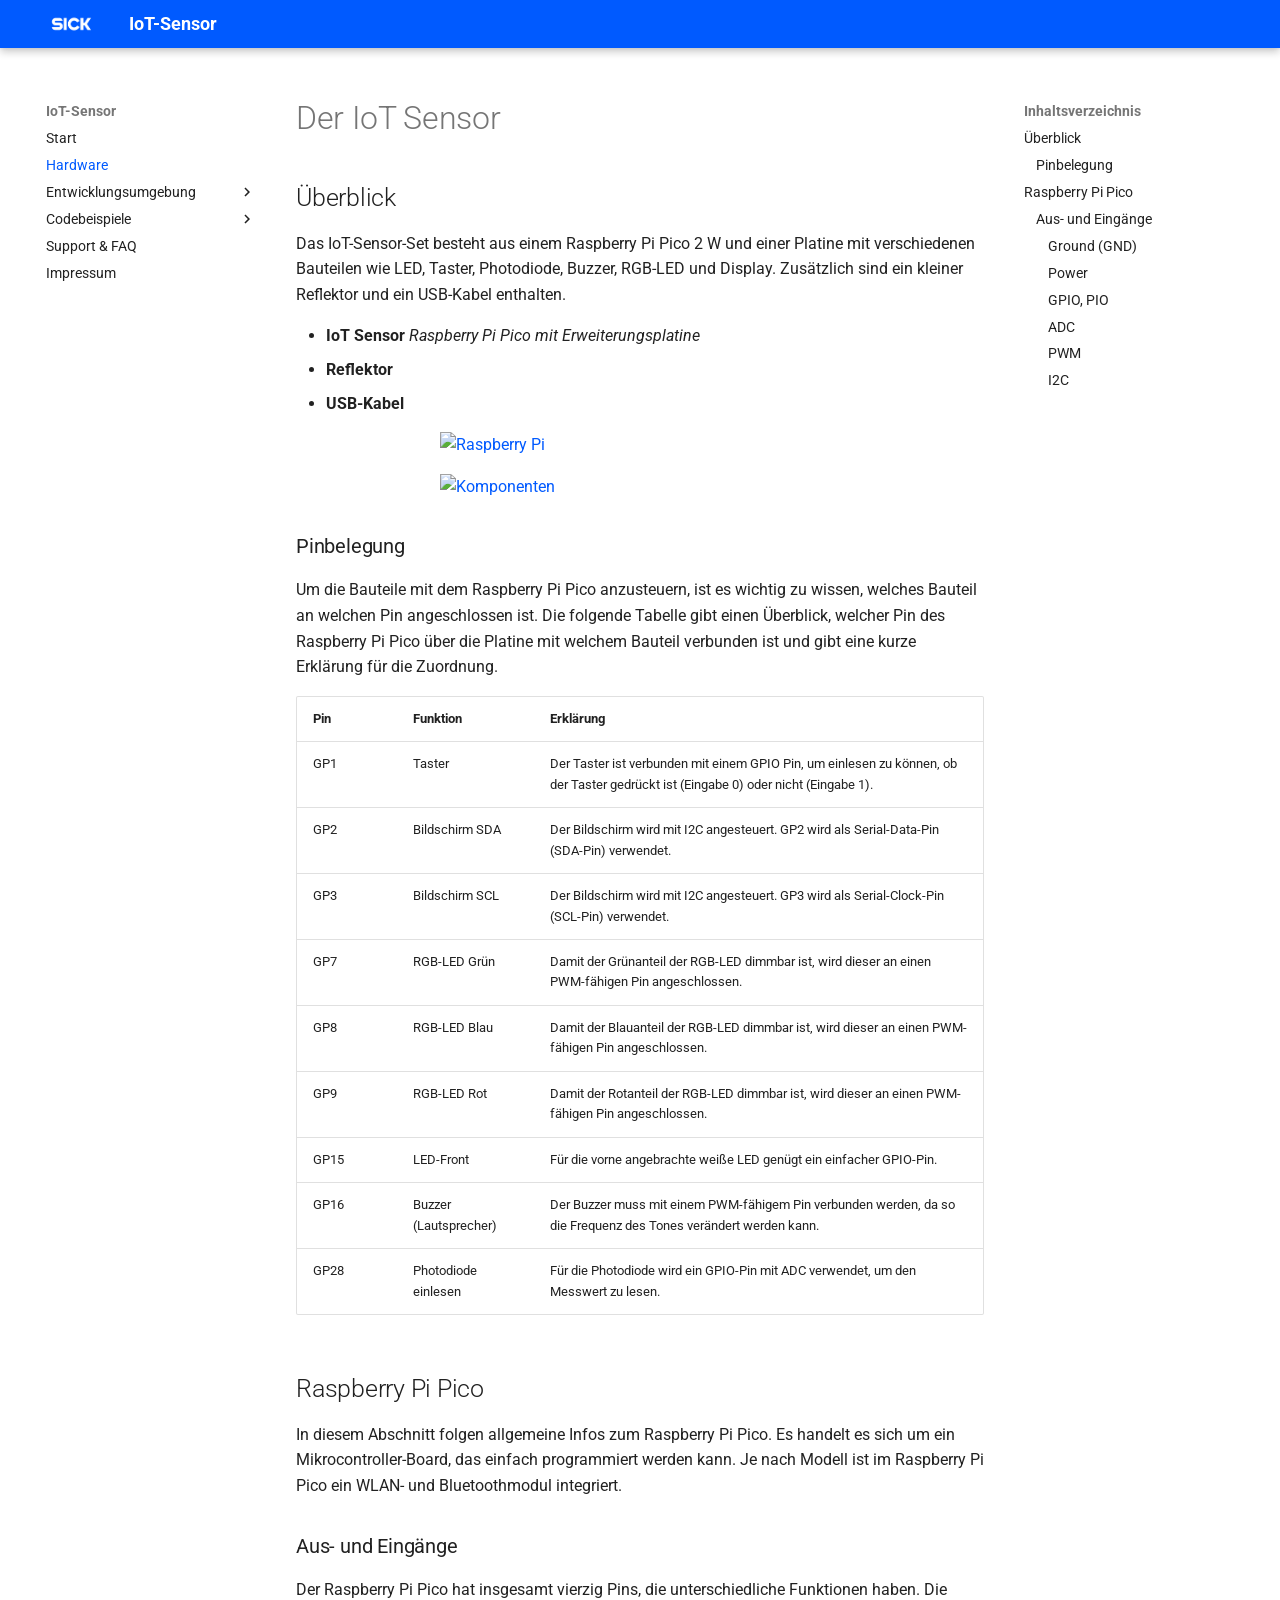
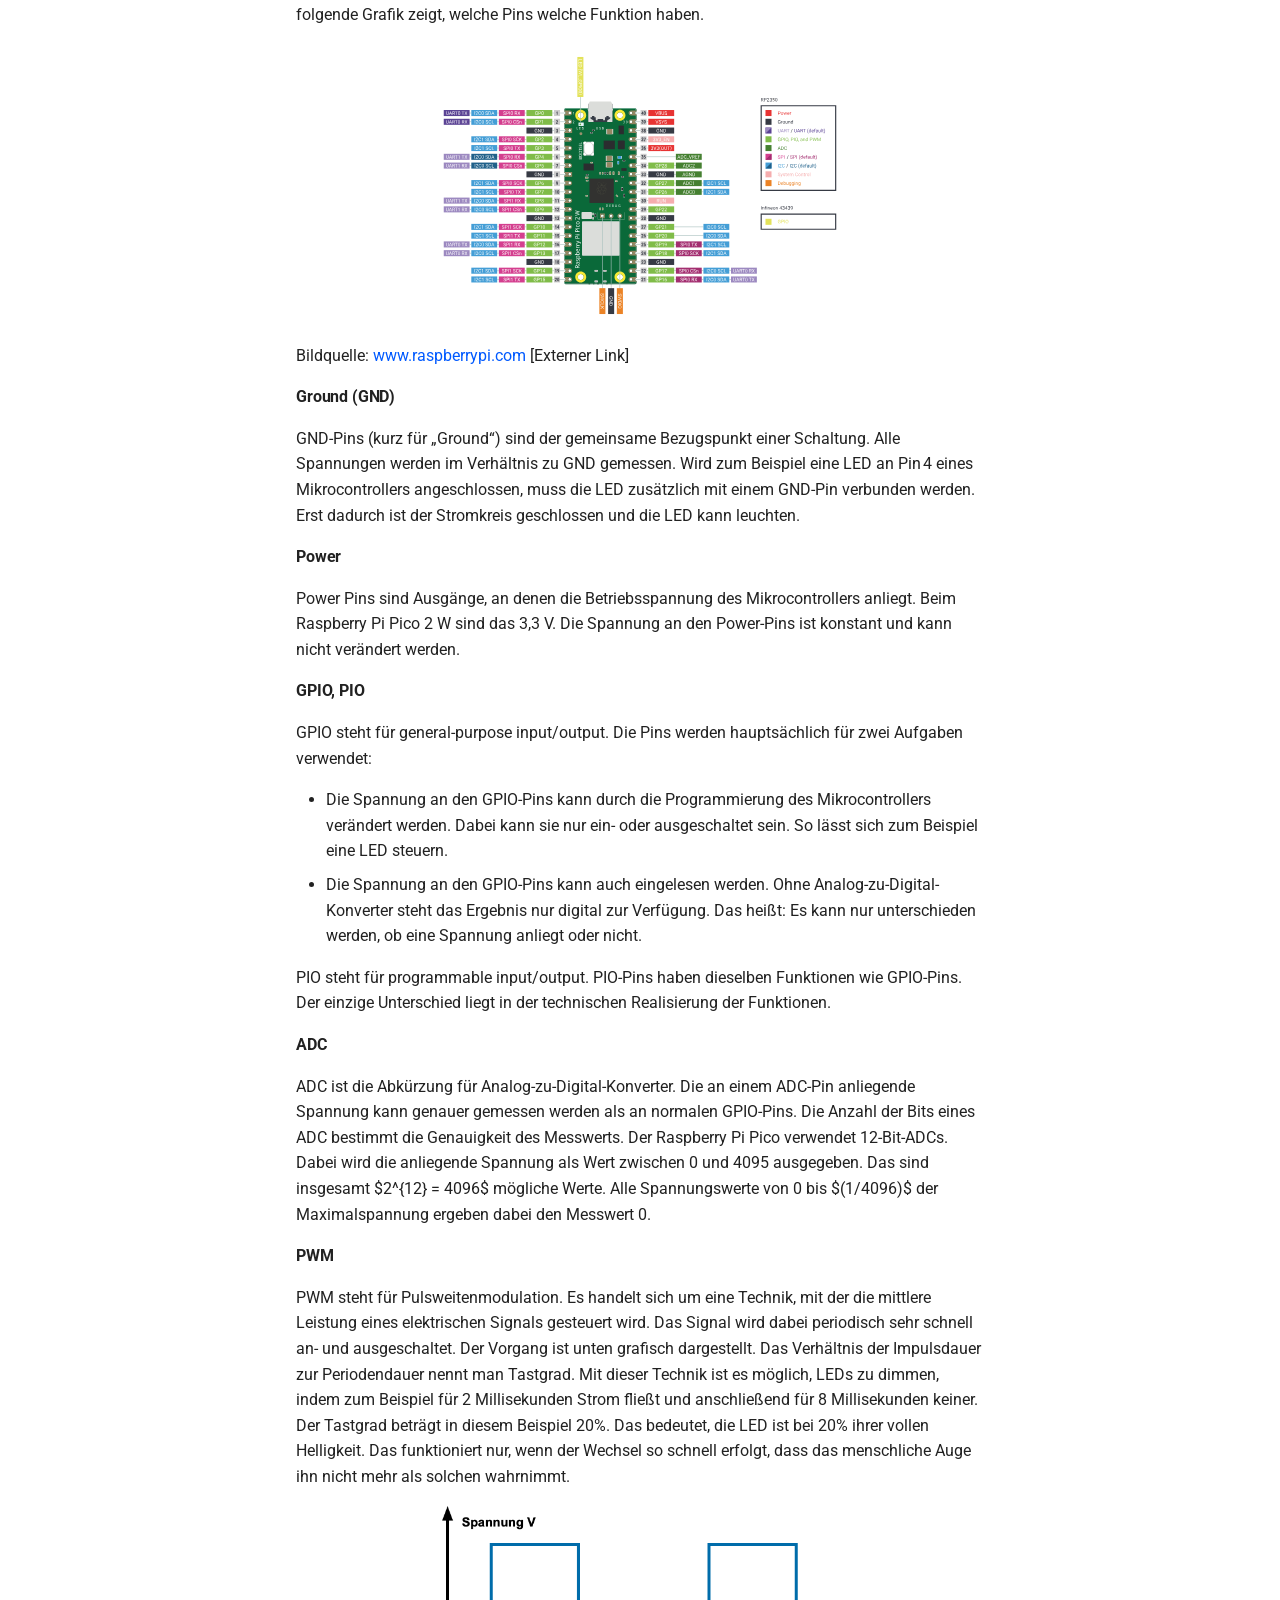
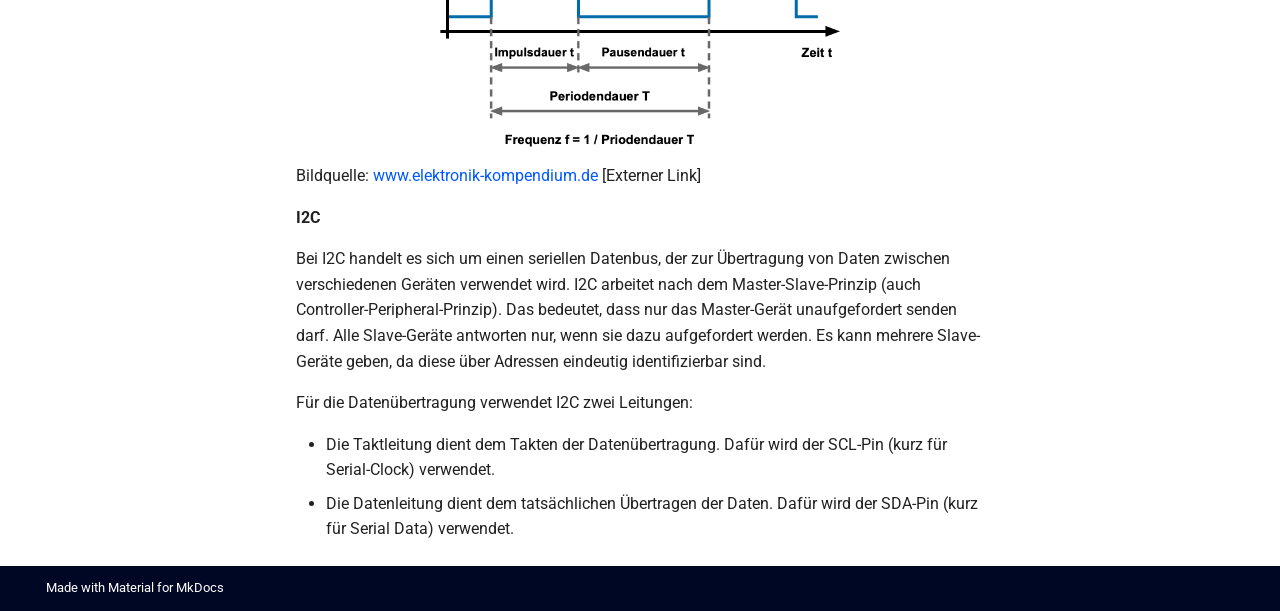
==== hardware/index.html @ b1176bf7 "Deployed 04e5a39 with MkDocs version: 1.6.1" ====
<!DOCTYPE html><html lang="de" class="no-js"><head>
    
      <meta charset="utf-8">
      <meta name="viewport" content="width=device-width,initial-scale=1">
      
      
      
      
        <link rel="prev" href="..">
      
      
        <link rel="next" href="../setup/thonny/">
      
      
      <link rel="icon" href="../images/favicon.ico">
      <meta name="generator" content="mkdocs-1.6.1, mkdocs-material-9.6.23">
    
    
      
        <title>Hardware - IoT-Sensor</title>
      
    
    
      <link rel="stylesheet" href="../assets/stylesheets/main.84d31ad4.min.css">
      
        
        <link rel="stylesheet" href="../assets/stylesheets/palette.06af60db.min.css">
      
      


    
    
      
    
    
      
        
        
        <link rel="preconnect" href="https://fonts.gstatic.com" crossorigin="">
        <link rel="stylesheet" href="https://fonts.googleapis.com/css?family=Roboto:300,300i,400,400i,700,700i%7CRoboto+Mono:400,400i,700,700i&amp;display=fallback">
        <style>:root{--md-text-font:"Roboto";--md-code-font:"Roboto Mono"}</style>
      
    
    
      <link rel="stylesheet" href="../stylesheets/extra.css">
    
    <script>__md_scope=new URL("..",location),__md_hash=e=>[...e].reduce(((e,_)=>(e<<5)-e+_.charCodeAt(0)),0),__md_get=(e,_=localStorage,t=__md_scope)=>JSON.parse(_.getItem(t.pathname+"."+e)),__md_set=(e,_,t=localStorage,a=__md_scope)=>{try{t.setItem(a.pathname+"."+e,JSON.stringify(_))}catch(e){}}</script>
    
      

    
    
    
  <link href="../assets/stylesheets/glightbox.min.css" rel="stylesheet"><script src="../assets/javascripts/glightbox.min.js"></script><style id="glightbox-style">
            html.glightbox-open { overflow: initial; height: 100%; }
            .gslide-title { margin-top: 0px; user-select: text; }
            .gslide-desc { color: #666; user-select: text; }
            .gslide-image img { background: white; }
            .gscrollbar-fixer { padding-right: 15px; }
            .gdesc-inner { font-size: 0.75rem; }
            body[data-md-color-scheme="slate"] .gdesc-inner { background: var(--md-default-bg-color); }
            body[data-md-color-scheme="slate"] .gslide-title { color: var(--md-default-fg-color); }
            body[data-md-color-scheme="slate"] .gslide-desc { color: var(--md-default-fg-color); }
        </style></head>
  
  
    
    
    
    
    
    <body dir="ltr" data-md-color-scheme="default" data-md-color-primary="custom" data-md-color-accent="indigo">
  
    
    <input class="md-toggle" data-md-toggle="drawer" type="checkbox" id="__drawer" autocomplete="off">
    <input class="md-toggle" data-md-toggle="search" type="checkbox" id="__search" autocomplete="off">
    <label class="md-overlay" for="__drawer"></label>
    <div data-md-component="skip">
      
        
        <a href="#der-iot-sensor" class="md-skip">
          Zum Inhalt
        </a>
      
    </div>
    <div data-md-component="announce">
      
    </div>
    
    
      

  

<header class="md-header md-header--shadow" data-md-component="header">
  <nav class="md-header__inner md-grid" aria-label="Kopfzeile">
    <a href=".." title="IoT-Sensor" class="md-header__button md-logo" aria-label="IoT-Sensor" data-md-component="logo">
      
  <img src="../images/sick_logo.png" alt="logo">

    </a>
    <label class="md-header__button md-icon" for="__drawer">
      
      <svg xmlns="http://www.w3.org/2000/svg" viewBox="0 0 24 24"><path d="M3 6h18v2H3zm0 5h18v2H3zm0 5h18v2H3z"></path></svg>
    </label>
    <div class="md-header__title" data-md-component="header-title">
      <div class="md-header__ellipsis">
        <div class="md-header__topic">
          <span class="md-ellipsis">
            IoT-Sensor
          </span>
        </div>
        <div class="md-header__topic" data-md-component="header-topic">
          <span class="md-ellipsis">
            
              Hardware
            
          </span>
        </div>
      </div>
    </div>
    
      
    
    
    
    
    
  </nav>
  
</header>
    
    <div class="md-container" data-md-component="container">
      
      
        
          
        
      
      <main class="md-main" data-md-component="main">
        <div class="md-main__inner md-grid">
          
            
              
              <div class="md-sidebar md-sidebar--primary" data-md-component="sidebar" data-md-type="navigation">
                <div class="md-sidebar__scrollwrap">
                  <div class="md-sidebar__inner">
                    



<nav class="md-nav md-nav--primary" aria-label="Navigation" data-md-level="0">
  <label class="md-nav__title" for="__drawer">
    <a href=".." title="IoT-Sensor" class="md-nav__button md-logo" aria-label="IoT-Sensor" data-md-component="logo">
      
  <img src="../images/sick_logo.png" alt="logo">

    </a>
    IoT-Sensor
  </label>
  
  <ul class="md-nav__list" data-md-scrollfix="">
    
      
      
  
  
  
  
    <li class="md-nav__item">
      <a href=".." class="md-nav__link">
        
  
  
  <span class="md-ellipsis">
    Start
    
  </span>
  

      </a>
    </li>
  

    
      
      
  
  
    
  
  
  
    <li class="md-nav__item md-nav__item--active">
      
      <input class="md-nav__toggle md-toggle" type="checkbox" id="__toc">
      
      
        
      
      
        <label class="md-nav__link md-nav__link--active" for="__toc">
          
  
  
  <span class="md-ellipsis">
    Hardware
    
  </span>
  

          <span class="md-nav__icon md-icon"></span>
        </label>
      
      <a href="./" class="md-nav__link md-nav__link--active">
        
  
  
  <span class="md-ellipsis">
    Hardware
    
  </span>
  

      </a>
      
        

<nav class="md-nav md-nav--secondary" aria-label="Inhaltsverzeichnis">
  
  
  
    
  
  
    <label class="md-nav__title" for="__toc">
      <span class="md-nav__icon md-icon"></span>
      Inhaltsverzeichnis
    </label>
    <ul class="md-nav__list" data-md-component="toc" data-md-scrollfix="">
      
        <li class="md-nav__item">
  <a href="#uberblick" class="md-nav__link">
    <span class="md-ellipsis">
      Überblick
    </span>
  </a>
  
    <nav class="md-nav" aria-label="Überblick">
      <ul class="md-nav__list">
        
          <li class="md-nav__item">
  <a href="#pinbelegung" class="md-nav__link">
    <span class="md-ellipsis">
      Pinbelegung
    </span>
  </a>
  
</li>
        
      </ul>
    </nav>
  
</li>
      
        <li class="md-nav__item">
  <a href="#raspberry-pi-pico" class="md-nav__link">
    <span class="md-ellipsis">
      Raspberry Pi Pico
    </span>
  </a>
  
    <nav class="md-nav" aria-label="Raspberry Pi Pico">
      <ul class="md-nav__list">
        
          <li class="md-nav__item">
  <a href="#aus-und-eingange" class="md-nav__link">
    <span class="md-ellipsis">
      Aus- und Eingänge
    </span>
  </a>
  
    <nav class="md-nav" aria-label="Aus- und Eingänge">
      <ul class="md-nav__list">
        
          <li class="md-nav__item">
  <a href="#ground-gnd" class="md-nav__link">
    <span class="md-ellipsis">
      Ground (GND)
    </span>
  </a>
  
</li>
        
          <li class="md-nav__item">
  <a href="#power" class="md-nav__link">
    <span class="md-ellipsis">
      Power
    </span>
  </a>
  
</li>
        
          <li class="md-nav__item">
  <a href="#gpio-pio" class="md-nav__link">
    <span class="md-ellipsis">
      GPIO, PIO
    </span>
  </a>
  
</li>
        
          <li class="md-nav__item">
  <a href="#adc" class="md-nav__link">
    <span class="md-ellipsis">
      ADC
    </span>
  </a>
  
</li>
        
          <li class="md-nav__item">
  <a href="#pwm" class="md-nav__link">
    <span class="md-ellipsis">
      PWM
    </span>
  </a>
  
</li>
        
          <li class="md-nav__item">
  <a href="#i2c" class="md-nav__link">
    <span class="md-ellipsis">
      I2C
    </span>
  </a>
  
</li>
        
      </ul>
    </nav>
  
</li>
        
      </ul>
    </nav>
  
</li>
      
    </ul>
  
</nav>
      
    </li>
  

    
      
      
  
  
  
  
    
    
    
    
    
    <li class="md-nav__item md-nav__item--nested">
      
        
        
        <input class="md-nav__toggle md-toggle " type="checkbox" id="__nav_3">
        
          
          <label class="md-nav__link" for="__nav_3" id="__nav_3_label" tabindex="0">
            
  
  
  <span class="md-ellipsis">
    Entwicklungsumgebung
    
  </span>
  

            <span class="md-nav__icon md-icon"></span>
          </label>
        
        <nav class="md-nav" data-md-level="1" aria-labelledby="__nav_3_label" aria-expanded="false">
          <label class="md-nav__title" for="__nav_3">
            <span class="md-nav__icon md-icon"></span>
            Entwicklungsumgebung
          </label>
          <ul class="md-nav__list" data-md-scrollfix="">
            
              
                
  
  
  
  
    <li class="md-nav__item">
      <a href="../setup/thonny/" class="md-nav__link">
        
  
  
  <span class="md-ellipsis">
    IDE Thonny
    
  </span>
  

      </a>
    </li>
  

              
            
          </ul>
        </nav>
      
    </li>
  

    
      
      
  
  
  
  
    
    
    
    
    
    <li class="md-nav__item md-nav__item--nested">
      
        
        
        <input class="md-nav__toggle md-toggle " type="checkbox" id="__nav_4">
        
          
          <label class="md-nav__link" for="__nav_4" id="__nav_4_label" tabindex="0">
            
  
  
  <span class="md-ellipsis">
    Codebeispiele
    
  </span>
  

            <span class="md-nav__icon md-icon"></span>
          </label>
        
        <nav class="md-nav" data-md-level="1" aria-labelledby="__nav_4_label" aria-expanded="false">
          <label class="md-nav__title" for="__nav_4">
            <span class="md-nav__icon md-icon"></span>
            Codebeispiele
          </label>
          <ul class="md-nav__list" data-md-scrollfix="">
            
              
                
  
  
  
  
    <li class="md-nav__item">
      <a href="../code-samples/grundlagen/" class="md-nav__link">
        
  
  
  <span class="md-ellipsis">
    Grundlagen
    
  </span>
  

      </a>
    </li>
  

              
            
              
                
  
  
  
  
    <li class="md-nav__item">
      <a href="../code-samples/lichtsensor-display/" class="md-nav__link">
        
  
  
  <span class="md-ellipsis">
    Helligkeitssensor mit Display
    
  </span>
  

      </a>
    </li>
  

              
            
              
                
  
  
  
  
    <li class="md-nav__item">
      <a href="../code-samples/lichtschranke/" class="md-nav__link">
        
  
  
  <span class="md-ellipsis">
    Lichtschranke
    
  </span>
  

      </a>
    </li>
  

              
            
              
                
  
  
  
  
    <li class="md-nav__item">
      <a href="../code-samples/reaktionsspiel/" class="md-nav__link">
        
  
  
  <span class="md-ellipsis">
    Reaktionsspiel
    
  </span>
  

      </a>
    </li>
  

              
            
          </ul>
        </nav>
      
    </li>
  

    
      
      
  
  
  
  
    <li class="md-nav__item">
      <a href="../support/" class="md-nav__link">
        
  
  
  <span class="md-ellipsis">
    Support &amp; FAQ
    
  </span>
  

      </a>
    </li>
  

    
      
      
  
  
  
  
    <li class="md-nav__item">
      <a href="https://www.sick.com/de/de/s/imprint" class="md-nav__link">
        
  
  
  <span class="md-ellipsis">
    Impressum
    
  </span>
  

      </a>
    </li>
  

    
  </ul>
</nav>
                  </div>
                </div>
              </div>
            
            
              
              <div class="md-sidebar md-sidebar--secondary" data-md-component="sidebar" data-md-type="toc">
                <div class="md-sidebar__scrollwrap">
                  <div class="md-sidebar__inner">
                    

<nav class="md-nav md-nav--secondary" aria-label="Inhaltsverzeichnis">
  
  
  
    
  
  
    <label class="md-nav__title" for="__toc">
      <span class="md-nav__icon md-icon"></span>
      Inhaltsverzeichnis
    </label>
    <ul class="md-nav__list" data-md-component="toc" data-md-scrollfix="">
      
        <li class="md-nav__item">
  <a href="#uberblick" class="md-nav__link">
    <span class="md-ellipsis">
      Überblick
    </span>
  </a>
  
    <nav class="md-nav" aria-label="Überblick">
      <ul class="md-nav__list">
        
          <li class="md-nav__item">
  <a href="#pinbelegung" class="md-nav__link">
    <span class="md-ellipsis">
      Pinbelegung
    </span>
  </a>
  
</li>
        
      </ul>
    </nav>
  
</li>
      
        <li class="md-nav__item">
  <a href="#raspberry-pi-pico" class="md-nav__link">
    <span class="md-ellipsis">
      Raspberry Pi Pico
    </span>
  </a>
  
    <nav class="md-nav" aria-label="Raspberry Pi Pico">
      <ul class="md-nav__list">
        
          <li class="md-nav__item">
  <a href="#aus-und-eingange" class="md-nav__link">
    <span class="md-ellipsis">
      Aus- und Eingänge
    </span>
  </a>
  
    <nav class="md-nav" aria-label="Aus- und Eingänge">
      <ul class="md-nav__list">
        
          <li class="md-nav__item">
  <a href="#ground-gnd" class="md-nav__link">
    <span class="md-ellipsis">
      Ground (GND)
    </span>
  </a>
  
</li>
        
          <li class="md-nav__item">
  <a href="#power" class="md-nav__link">
    <span class="md-ellipsis">
      Power
    </span>
  </a>
  
</li>
        
          <li class="md-nav__item">
  <a href="#gpio-pio" class="md-nav__link">
    <span class="md-ellipsis">
      GPIO, PIO
    </span>
  </a>
  
</li>
        
          <li class="md-nav__item">
  <a href="#adc" class="md-nav__link">
    <span class="md-ellipsis">
      ADC
    </span>
  </a>
  
</li>
        
          <li class="md-nav__item">
  <a href="#pwm" class="md-nav__link">
    <span class="md-ellipsis">
      PWM
    </span>
  </a>
  
</li>
        
          <li class="md-nav__item">
  <a href="#i2c" class="md-nav__link">
    <span class="md-ellipsis">
      I2C
    </span>
  </a>
  
</li>
        
      </ul>
    </nav>
  
</li>
        
      </ul>
    </nav>
  
</li>
      
    </ul>
  
</nav>
                  </div>
                </div>
              </div>
            
          
          
            <div class="md-content" data-md-component="content">
              <article class="md-content__inner md-typeset">
                
                  



<h1 id="der-iot-sensor">Der IoT Sensor</h1>
<h2 id="uberblick">Überblick</h2>
<p>Das IoT-Sensor-Set besteht aus einem Raspberry Pi Pico 2 W und einer Platine mit verschiedenen Bauteilen wie LED, Taster, Photodiode, Buzzer, RGB-LED und Display. Zusätzlich sind ein kleiner Reflektor und ein USB-Kabel enthalten.</p>
<ul>
<li><strong>IoT Sensor</strong> <em>Raspberry Pi Pico mit Erweiterungsplatine</em></li>
<li><strong>Reflektor</strong></li>
<li><strong>USB-Kabel</strong></li>
</ul>
<p><a class="glightbox" data-type="image" data-width="auto" data-height="auto" href="/images/iot-sensor-with-pi-pico-top-bottom.jpg" data-desc-position="bottom"><img alt="Raspberry Pi" class="img-center" src="/images/iot-sensor-with-pi-pico-top-bottom.jpg" width="400"></a></p>
<p><a class="glightbox" data-type="image" data-width="auto" data-height="auto" href="/images/iot-sensor-top.jpg" data-desc-position="bottom"><img alt="Komponenten" class="img-center" src="/images/iot-sensor-top.jpg" width="400"></a></p>
<h3 id="pinbelegung">Pinbelegung</h3>
<p>Um die Bauteile mit dem Raspberry Pi Pico anzusteuern, ist es wichtig zu wissen,
welches Bauteil an welchen Pin angeschlossen ist.
Die folgende Tabelle gibt einen Überblick, welcher Pin des Raspberry Pi Pico über die Platine mit welchem Bauteil verbunden ist und gibt eine kurze Erklärung für die Zuordnung.</p>
<table>
<thead>
<tr>
<th>Pin</th>
<th style="text-align: left;">Funktion</th>
<th>Erklärung</th>
</tr>
</thead>
<tbody>
<tr>
<td>GP1</td>
<td style="text-align: left;">Taster</td>
<td>Der Taster ist verbunden mit einem GPIO Pin, um einlesen zu können, ob der Taster gedrückt ist (Eingabe 0) oder nicht (Eingabe 1).</td>
</tr>
<tr>
<td>GP2</td>
<td style="text-align: left;">Bildschirm SDA</td>
<td>Der Bildschirm wird mit I2C angesteuert. GP2 wird als Serial-Data-Pin (SDA-Pin) verwendet.</td>
</tr>
<tr>
<td>GP3</td>
<td style="text-align: left;">Bildschirm SCL</td>
<td>Der Bildschirm wird mit I2C angesteuert. GP3 wird als Serial-Clock-Pin (SCL-Pin) verwendet.</td>
</tr>
<tr>
<td>GP7</td>
<td style="text-align: left;">RGB-LED Grün</td>
<td>Damit der Grünanteil der RGB-LED dimmbar ist, wird dieser an einen PWM-fähigen Pin angeschlossen.</td>
</tr>
<tr>
<td>GP8</td>
<td style="text-align: left;">RGB-LED Blau</td>
<td>Damit der Blauanteil der RGB-LED dimmbar ist, wird dieser an einen PWM-fähigen Pin angeschlossen.</td>
</tr>
<tr>
<td>GP9</td>
<td style="text-align: left;">RGB-LED Rot</td>
<td>Damit der Rotanteil der RGB-LED dimmbar ist, wird dieser an einen PWM-fähigen Pin angeschlossen.</td>
</tr>
<tr>
<td>GP15</td>
<td style="text-align: left;">LED-Front</td>
<td>Für die vorne angebrachte weiße LED genügt ein einfacher GPIO-Pin.</td>
</tr>
<tr>
<td>GP16</td>
<td style="text-align: left;">Buzzer (Lautsprecher)</td>
<td>Der Buzzer muss mit einem PWM-fähigem Pin verbunden werden, da so die Frequenz des Tones verändert werden kann.</td>
</tr>
<tr>
<td>GP28</td>
<td style="text-align: left;">Photodiode einlesen</td>
<td>Für die Photodiode wird ein GPIO-Pin mit ADC verwendet, um den Messwert zu lesen.</td>
</tr>
</tbody>
</table>
<h2 id="raspberry-pi-pico">Raspberry Pi Pico</h2>
<p>In diesem Abschnitt folgen allgemeine Infos zum Raspberry Pi Pico.
Es handelt es sich um ein Mikrocontroller-Board, das einfach programmiert werden kann.
Je nach Modell ist im Raspberry Pi Pico ein WLAN- und Bluetoothmodul integriert.</p>
<h3 id="aus-und-eingange">Aus- und Eingänge</h3>
<p>Der Raspberry Pi Pico hat insgesamt vierzig Pins, die unterschiedliche Funktionen haben.
Die folgende Grafik zeigt, welche Pins welche Funktion haben.</p>
<p><a class="glightbox" data-type="image" data-width="auto" data-height="auto" href="/images/pico2w-pinout.svg" data-desc-position="bottom"><img alt="Pinout des Raspberry Pi Pico 2 W" class="img-center" src="/images/pico2w-pinout.svg" width="400"></a></p>
<p>Bildquelle: <a href="https://www.raspberrypi.com/documentation/microcontrollers/images/pico2w-pinout.svg">www.raspberrypi.com</a> [Externer Link]</p>
<h4 id="ground-gnd">Ground (GND)</h4>
<p>GND‑Pins (kurz für „Ground“) sind der gemeinsame Bezugspunkt einer Schaltung.
Alle Spannungen werden im Verhältnis zu GND gemessen.
Wird zum Beispiel eine LED an Pin 4 eines Mikrocontrollers angeschlossen, muss die LED zusätzlich mit einem GND‑Pin verbunden werden.
Erst dadurch ist der Stromkreis geschlossen und die LED kann leuchten.</p>
<h4 id="power">Power</h4>
<p>Power Pins sind Ausgänge, an denen die Betriebsspannung des Mikrocontrollers anliegt.
Beim Raspberry Pi Pico 2 W sind das 3,3 V.
Die Spannung an den Power-Pins ist konstant und kann nicht verändert werden.</p>
<h4 id="gpio-pio">GPIO, PIO</h4>
<p>GPIO steht für general-purpose input/output. Die Pins werden hauptsächlich für zwei Aufgaben verwendet:</p>
<ul>
<li>Die Spannung an den GPIO-Pins kann durch die Programmierung des Mikrocontrollers verändert werden.
    Dabei kann sie nur ein- oder ausgeschaltet sein.
    So lässt sich zum Beispiel eine LED steuern.</li>
<li>Die Spannung an den GPIO-Pins kann auch eingelesen werden.
    Ohne Analog-zu-Digital-Konverter steht das Ergebnis nur digital zur Verfügung. Das heißt: Es kann nur unterschieden werden, ob eine Spannung anliegt oder nicht.</li>
</ul>
<p>PIO steht für programmable input/output. PIO-Pins haben dieselben Funktionen wie GPIO-Pins.
Der einzige Unterschied liegt in der technischen Realisierung der Funktionen.</p>
<h4 id="adc">ADC</h4>
<p>ADC ist die Abkürzung für Analog-zu-Digital-Konverter. Die an einem ADC-Pin anliegende Spannung kann genauer gemessen werden als an normalen GPIO-Pins.
Die Anzahl der Bits eines ADC bestimmt die Genauigkeit des Messwerts.
Der Raspberry Pi Pico verwendet 12-Bit-ADCs.
Dabei wird die anliegende Spannung als Wert zwischen 0 und 4095 ausgegeben. Das sind insgesamt $2^{12} = 4096$ mögliche Werte.
Alle Spannungswerte von 0 bis $(1/4096)$ der Maximalspannung ergeben dabei den Messwert 0.</p>
<h4 id="pwm">PWM</h4>
<p>PWM steht für Pulsweitenmodulation.
Es handelt sich um eine Technik, mit der die mittlere Leistung eines elektrischen Signals gesteuert wird.
Das Signal wird dabei periodisch sehr schnell an- und ausgeschaltet. Der Vorgang ist unten grafisch dargestellt.
Das Verhältnis der Impulsdauer zur Periodendauer nennt man Tastgrad.
Mit dieser Technik ist es möglich, LEDs zu dimmen, indem zum Beispiel für 2 Millisekunden Strom fließt und anschließend für 8 Millisekunden keiner.
Der Tastgrad beträgt in diesem Beispiel 20%. Das bedeutet, die LED ist bei 20% ihrer vollen Helligkeit.
Das funktioniert nur, wenn der Wechsel so schnell erfolgt, dass das menschliche Auge ihn nicht mehr als solchen wahrnimmt.</p>
<p><a class="glightbox" data-type="image" data-width="auto" data-height="auto" href="/images/pwm.png" data-desc-position="bottom"><img alt="PWM-Ausgangssignal über Zeit" class="img-center" src="/images/pwm.png" width="400"></a></p>
<p>Bildquelle: <a href="https://www.elektronik-kompendium.de/sites/kom/diagramm/04011113.png">www.elektronik-kompendium.de</a> [Externer Link]</p>
<h4 id="i2c">I2C</h4>
<p>Bei I2C handelt es sich um einen seriellen Datenbus, der zur Übertragung von Daten zwischen verschiedenen Geräten verwendet wird.
I2C arbeitet nach dem Master-Slave-Prinzip (auch Controller-Peripheral-Prinzip). Das bedeutet, dass nur das Master-Gerät unaufgefordert senden darf.
Alle Slave-Geräte antworten nur, wenn sie dazu aufgefordert werden. Es kann mehrere Slave-Geräte geben, da diese über Adressen eindeutig identifizierbar sind.</p>
<p>Für die Datenübertragung verwendet I2C zwei Leitungen: </p>
<ul>
<li>Die Taktleitung dient dem Takten der Datenübertragung. Dafür wird der SCL-Pin (kurz für Serial-Clock) verwendet.</li>
<li>Die Datenleitung dient dem tatsächlichen Übertragen der Daten. Dafür wird der SDA-Pin (kurz für Serial Data) verwendet.</li>
</ul>












                
              </article>
            </div>
          
          
<script>var target=document.getElementById(location.hash.slice(1));target&&target.name&&(target.checked=target.name.startsWith("__tabbed_"))</script>
        </div>
        
      </main>
      
        <footer class="md-footer">
  
  <div class="md-footer-meta md-typeset">
    <div class="md-footer-meta__inner md-grid">
      <div class="md-copyright">
  
  
    Made with
    <a href="https://squidfunk.github.io/mkdocs-material/" target="_blank" rel="noopener">
      Material for MkDocs
    </a>
  
</div>
      
    </div>
  </div>
</footer>
      
    </div>
    <div class="md-dialog" data-md-component="dialog">
      <div class="md-dialog__inner md-typeset"></div>
    </div>
    
    
    
      
      <script id="__config" type="application/json">{"base": "..", "features": ["content.code.copy"], "search": "../assets/javascripts/workers/search.973d3a69.min.js", "tags": null, "translations": {"clipboard.copied": "In Zwischenablage kopiert", "clipboard.copy": "In Zwischenablage kopieren", "search.result.more.one": "1 weiteres Suchergebnis auf dieser Seite", "search.result.more.other": "# weitere Suchergebnisse auf dieser Seite", "search.result.none": "Keine Suchergebnisse", "search.result.one": "1 Suchergebnis", "search.result.other": "# Suchergebnisse", "search.result.placeholder": "Suchbegriff eingeben", "search.result.term.missing": "Es fehlt", "select.version": "Version ausw\u00e4hlen"}, "version": null}</script>
    
    
      <script src="../assets/javascripts/bundle.f55a23d4.min.js"></script>
      
    
  
<script id="init-glightbox">const lightbox = GLightbox({"touchNavigation": true, "loop": false, "zoomable": true, "draggable": true, "openEffect": "zoom", "closeEffect": "zoom", "slideEffect": "slide"});
document$.subscribe(()=>{ lightbox.reload(); });
</script></body></html>
---- assets/stylesheets/main.84d31ad4.min.css ----
@charset "UTF-8";html{-webkit-text-size-adjust:none;-moz-text-size-adjust:none;text-size-adjust:none;box-sizing:border-box}*,:after,:before{box-sizing:inherit}@media (prefers-reduced-motion){*,:after,:before{transition:none!important}}body{margin:0}a,button,input,label{-webkit-tap-highlight-color:transparent}a{color:inherit;text-decoration:none}hr{border:0;box-sizing:initial;display:block;height:.05rem;overflow:visible;padding:0}small{font-size:80%}sub,sup{line-height:1em}img{border-style:none}table{border-collapse:initial;border-spacing:0}td,th{font-weight:400;vertical-align:top}button{background:#0000;border:0;font-family:inherit;font-size:inherit;margin:0;padding:0}input{border:0;outline:none}:root{--md-primary-fg-color:#4051b5;--md-primary-fg-color--light:#5d6cc0;--md-primary-fg-color--dark:#303fa1;--md-primary-bg-color:#fff;--md-primary-bg-color--light:#ffffffb3;--md-accent-fg-color:#526cfe;--md-accent-fg-color--transparent:#526cfe1a;--md-accent-bg-color:#fff;--md-accent-bg-color--light:#ffffffb3}[data-md-color-scheme=default]{color-scheme:light}[data-md-color-scheme=default] img[src$="#gh-dark-mode-only"],[data-md-color-scheme=default] img[src$="#only-dark"]{display:none}:root,[data-md-color-scheme=default]{--md-hue:225deg;--md-default-fg-color:#000000de;--md-default-fg-color--light:#0000008a;--md-default-fg-color--lighter:#00000052;--md-default-fg-color--lightest:#00000012;--md-default-bg-color:#fff;--md-default-bg-color--light:#ffffffb3;--md-default-bg-color--lighter:#ffffff4d;--md-default-bg-color--lightest:#ffffff1f;--md-code-fg-color:#36464e;--md-code-bg-color:#f5f5f5;--md-code-hl-color:#4287ff;--md-code-hl-color--light:#4287ff1a;--md-code-hl-number-color:#d52a2a;--md-code-hl-special-color:#db1457;--md-code-hl-function-color:#a846b9;--md-code-hl-constant-color:#6e59d9;--md-code-hl-keyword-color:#3f6ec6;--md-code-hl-string-color:#1c7d4d;--md-code-hl-name-color:var(--md-code-fg-color);--md-code-hl-operator-color:var(--md-default-fg-color--light);--md-code-hl-punctuation-color:var(--md-default-fg-color--light);--md-code-hl-comment-color:var(--md-default-fg-color--light);--md-code-hl-generic-color:var(--md-default-fg-color--light);--md-code-hl-variable-color:var(--md-default-fg-color--light);--md-typeset-color:var(--md-default-fg-color);--md-typeset-a-color:var(--md-primary-fg-color);--md-typeset-del-color:#f5503d26;--md-typeset-ins-color:#0bd57026;--md-typeset-kbd-color:#fafafa;--md-typeset-kbd-accent-color:#fff;--md-typeset-kbd-border-color:#b8b8b8;--md-typeset-mark-color:#ffff0080;--md-typeset-table-color:#0000001f;--md-typeset-table-color--light:rgba(0,0,0,.035);--md-admonition-fg-color:var(--md-default-fg-color);--md-admonition-bg-color:var(--md-default-bg-color);--md-warning-fg-color:#000000de;--md-warning-bg-color:#ff9;--md-footer-fg-color:#fff;--md-footer-fg-color--light:#ffffffb3;--md-footer-fg-color--lighter:#ffffff73;--md-footer-bg-color:#000000de;--md-footer-bg-color--dark:#00000052;--md-shadow-z1:0 0.2rem 0.5rem #0000000d,0 0 0.05rem #0000001a;--md-shadow-z2:0 0.2rem 0.5rem #0000001a,0 0 0.05rem #00000040;--md-shadow-z3:0 0.2rem 0.5rem #0003,0 0 0.05rem #00000059}.md-icon svg{fill:currentcolor;display:block;height:1.2rem;width:1.2rem}body{-webkit-font-smoothing:antialiased;-moz-osx-font-smoothing:grayscale;--md-text-font-family:var(--md-text-font,_),-apple-system,BlinkMacSystemFont,Helvetica,Arial,sans-serif;--md-code-font-family:var(--md-code-font,_),SFMono-Regular,Consolas,Menlo,monospace}aside,body,input{font-feature-settings:"kern","liga";color:var(--md-typeset-color);font-family:var(--md-text-font-family)}code,kbd,pre{font-feature-settings:"kern";font-family:var(--md-code-font-family)}:root{--md-typeset-table-sort-icon:url('data:image/svg+xml;charset=utf-8,<svg xmlns="http://www.w3.org/2000/svg" viewBox="0 0 24 24"><path d="m18 21-4-4h3V7h-3l4-4 4 4h-3v10h3M2 19v-2h10v2M2 13v-2h7v2M2 7V5h4v2z"/></svg>');--md-typeset-table-sort-icon--asc:url('data:image/svg+xml;charset=utf-8,<svg xmlns="http://www.w3.org/2000/svg" viewBox="0 0 24 24"><path d="M19 17h3l-4 4-4-4h3V3h2M2 17h10v2H2M6 5v2H2V5m0 6h7v2H2z"/></svg>');--md-typeset-table-sort-icon--desc:url('data:image/svg+xml;charset=utf-8,<svg xmlns="http://www.w3.org/2000/svg" viewBox="0 0 24 24"><path d="M19 7h3l-4-4-4 4h3v14h2M2 17h10v2H2M6 5v2H2V5m0 6h7v2H2z"/></svg>')}.md-typeset{-webkit-print-color-adjust:exact;color-adjust:exact;font-size:.8rem;line-height:1.6;overflow-wrap:break-word}@media print{.md-typeset{font-size:.68rem}}.md-typeset blockquote,.md-typeset dl,.md-typeset figure,.md-typeset ol,.md-typeset pre,.md-typeset ul{margin-bottom:1em;margin-top:1em}.md-typeset h1{color:var(--md-default-fg-color--light);font-size:2em;line-height:1.3;margin:0 0 1.25em}.md-typeset h1,.md-typeset h2{font-weight:300;letter-spacing:-.01em}.md-typeset h2{font-size:1.5625em;line-height:1.4;margin:1.6em 0 .64em}.md-typeset h3{font-size:1.25em;font-weight:400;letter-spacing:-.01em;line-height:1.5;margin:1.6em 0 .8em}.md-typeset h2+h3{margin-top:.8em}.md-typeset h4{font-weight:700;letter-spacing:-.01em;margin:1em 0}.md-typeset h5,.md-typeset h6{color:var(--md-default-fg-color--light);font-size:.8em;font-weight:700;letter-spacing:-.01em;margin:1.25em 0}.md-typeset h5{text-transform:uppercase}.md-typeset h5 code{text-transform:none}.md-typeset hr{border-bottom:.05rem solid var(--md-default-fg-color--lightest);display:flow-root;margin:1.5em 0}.md-typeset a{color:var(--md-typeset-a-color);word-break:break-word}.md-typeset a,.md-typeset a:before{transition:color 125ms}.md-typeset a:focus,.md-typeset a:hover{color:var(--md-accent-fg-color)}.md-typeset a:focus code,.md-typeset a:hover code{background-color:var(--md-accent-fg-color--transparent)}.md-typeset a code{color:currentcolor;transition:background-color 125ms}.md-typeset a.focus-visible{outline-color:var(--md-accent-fg-color);outline-offset:.2rem}.md-typeset code,.md-typeset kbd,.md-typeset pre{color:var(--md-code-fg-color);direction:ltr;font-variant-ligatures:none}@media print{.md-typeset code,.md-typeset kbd,.md-typeset pre{white-space:pre-wrap}}.md-typeset code{background-color:var(--md-code-bg-color);border-radius:.1rem;-webkit-box-decoration-break:clone;box-decoration-break:clone;font-size:.85em;padding:0 .2941176471em;word-break:break-word}.md-typeset code:not(.focus-visible){-webkit-tap-highlight-color:transparent;outline:none}.md-typeset pre{display:flow-root;line-height:1.4;position:relative}.md-typeset pre>code{-webkit-box-decoration-break:slice;box-decoration-break:slice;box-shadow:none;display:block;margin:0;outline-color:var(--md-accent-fg-color);overflow:auto;padding:.7720588235em 1.1764705882em;scrollbar-color:var(--md-default-fg-color--lighter) #0000;scrollbar-width:thin;touch-action:auto;word-break:normal}.md-typeset pre>code:hover{scrollbar-color:var(--md-accent-fg-color) #0000}.md-typeset pre>code::-webkit-scrollbar{height:.2rem;width:.2rem}.md-typeset pre>code::-webkit-scrollbar-thumb{background-color:var(--md-default-fg-color--lighter)}.md-typeset pre>code::-webkit-scrollbar-thumb:hover{background-color:var(--md-accent-fg-color)}.md-typeset kbd{background-color:var(--md-typeset-kbd-color);border-radius:.1rem;box-shadow:0 .1rem 0 .05rem var(--md-typeset-kbd-border-color),0 .1rem 0 var(--md-typeset-kbd-border-color),0 -.1rem .2rem var(--md-typeset-kbd-accent-color) inset;color:var(--md-default-fg-color);display:inline-block;font-size:.75em;padding:0 .6666666667em;vertical-align:text-top;word-break:break-word}.md-typeset mark{background-color:var(--md-typeset-mark-color);-webkit-box-decoration-break:clone;box-decoration-break:clone;color:inherit;word-break:break-word}.md-typeset abbr{border-bottom:.05rem dotted var(--md-default-fg-color--light);cursor:help;text-decoration:none}.md-typeset small{opacity:.75}[dir=ltr] .md-typeset sub,[dir=ltr] .md-typeset sup{margin-left:.078125em}[dir=rtl] .md-typeset sub,[dir=rtl] .md-typeset sup{margin-right:.078125em}[dir=ltr] .md-typeset blockquote{padding-left:.6rem}[dir=rtl] .md-typeset blockquote{padding-right:.6rem}[dir=ltr] .md-typeset blockquote{border-left:.2rem solid var(--md-default-fg-color--lighter)}[dir=rtl] .md-typeset blockquote{border-right:.2rem solid var(--md-default-fg-color--lighter)}.md-typeset blockquote{color:var(--md-default-fg-color--light);margin-left:0;margin-right:0}.md-typeset ul{list-style-type:disc}.md-typeset ul[type]{list-style-type:revert-layer}[dir=ltr] .md-typeset ol,[dir=ltr] .md-typeset ul{margin-left:.625em}[dir=rtl] .md-typeset ol,[dir=rtl] .md-typeset ul{margin-right:.625em}.md-typeset ol,.md-typeset ul{padding:0}.md-typeset ol:not([hidden]),.md-typeset ul:not([hidden]){display:flow-root}.md-typeset ol ol,.md-typeset ul ol{list-style-type:lower-alpha}.md-typeset ol ol ol,.md-typeset ul ol ol{list-style-type:lower-roman}.md-typeset ol ol ol ol,.md-typeset ul ol ol ol{list-style-type:upper-alpha}.md-typeset ol ol ol ol ol,.md-typeset ul ol ol ol ol{list-style-type:upper-roman}.md-typeset ol[type],.md-typeset ul[type]{list-style-type:revert-layer}[dir=ltr] .md-typeset ol li,[dir=ltr] .md-typeset ul li{margin-left:1.25em}[dir=rtl] .md-typeset ol li,[dir=rtl] .md-typeset ul li{margin-right:1.25em}.md-typeset ol li,.md-typeset ul li{margin-bottom:.5em}.md-typeset ol li blockquote,.md-typeset ol li p,.md-typeset ul li blockquote,.md-typeset ul li p{margin:.5em 0}.md-typeset ol li:last-child,.md-typeset ul li:last-child{margin-bottom:0}[dir=ltr] .md-typeset ol li ol,[dir=ltr] .md-typeset ol li ul,[dir=ltr] .md-typeset ul li ol,[dir=ltr] .md-typeset ul li ul{margin-left:.625em}[dir=rtl] .md-typeset ol li ol,[dir=rtl] .md-typeset ol li ul,[dir=rtl] .md-typeset ul li ol,[dir=rtl] .md-typeset ul li ul{margin-right:.625em}.md-typeset ol li ol,.md-typeset ol li ul,.md-typeset ul li ol,.md-typeset ul li ul{margin-bottom:.5em;margin-top:.5em}[dir=ltr] .md-typeset dd{margin-left:1.875em}[dir=rtl] .md-typeset dd{margin-right:1.875em}.md-typeset dd{margin-bottom:1.5em;margin-top:1em}.md-typeset img,.md-typeset svg,.md-typeset video{height:auto;max-width:100%}.md-typeset img[align=left]{margin:1em 1em 1em 0}.md-typeset img[align=right]{margin:1em 0 1em 1em}.md-typeset img[align]:only-child{margin-top:0}.md-typeset figure{display:flow-root;margin:1em auto;max-width:100%;text-align:center;width:fit-content}.md-typeset figure img{display:block;margin:0 auto}.md-typeset figcaption{font-style:italic;margin:1em auto;max-width:24rem}.md-typeset iframe{max-width:100%}.md-typeset table:not([class]){background-color:var(--md-default-bg-color);border:.05rem solid var(--md-typeset-table-color);border-radius:.1rem;display:inline-block;font-size:.64rem;max-width:100%;overflow:auto;touch-action:auto}@media print{.md-typeset table:not([class]){display:table}}.md-typeset table:not([class])+*{margin-top:1.5em}.md-typeset table:not([class]) td>:first-child,.md-typeset table:not([class]) th>:first-child{margin-top:0}.md-typeset table:not([class]) td>:last-child,.md-typeset table:not([class]) th>:last-child{margin-bottom:0}.md-typeset table:not([class]) td:not([align]),.md-typeset table:not([class]) th:not([align]){text-align:left}[dir=rtl] .md-typeset table:not([class]) td:not([align]),[dir=rtl] .md-typeset table:not([class]) th:not([align]){text-align:right}.md-typeset table:not([class]) th{font-weight:700;min-width:5rem;padding:.9375em 1.25em;vertical-align:top}.md-typeset table:not([class]) td{border-top:.05rem solid var(--md-typeset-table-color);padding:.9375em 1.25em;vertical-align:top}.md-typeset table:not([class]) tbody tr{transition:background-color 125ms}.md-typeset table:not([class]) tbody tr:hover{background-color:var(--md-typeset-table-color--light);box-shadow:0 .05rem 0 var(--md-default-bg-color) inset}.md-typeset table:not([class]) a{word-break:normal}.md-typeset table th[role=columnheader]{cursor:pointer}[dir=ltr] .md-typeset table th[role=columnheader]:after{margin-left:.5em}[dir=rtl] .md-typeset table th[role=columnheader]:after{margin-right:.5em}.md-typeset table th[role=columnheader]:after{content:"";display:inline-block;height:1.2em;-webkit-mask-image:var(--md-typeset-table-sort-icon);mask-image:var(--md-typeset-table-sort-icon);-webkit-mask-repeat:no-repeat;mask-repeat:no-repeat;-webkit-mask-size:contain;mask-size:contain;transition:background-color 125ms;vertical-align:text-bottom;width:1.2em}.md-typeset table th[role=columnheader]:hover:after{background-color:var(--md-default-fg-color--lighter)}.md-typeset table th[role=columnheader][aria-sort=ascending]:after{background-color:var(--md-default-fg-color--light);-webkit-mask-image:var(--md-typeset-table-sort-icon--asc);mask-image:var(--md-typeset-table-sort-icon--asc)}.md-typeset table th[role=columnheader][aria-sort=descending]:after{background-color:var(--md-default-fg-color--light);-webkit-mask-image:var(--md-typeset-table-sort-icon--desc);mask-image:var(--md-typeset-table-sort-icon--desc)}.md-typeset__scrollwrap{margin:1em -.8rem;overflow-x:auto;touch-action:auto}.md-typeset__table{display:inline-block;margin-bottom:.5em;padding:0 .8rem}@media print{.md-typeset__table{display:block}}html .md-typeset__table table{display:table;margin:0;overflow:hidden;width:100%}@media screen and (max-width:44.984375em){.md-content__inner>pre{margin:1em -.8rem}.md-content__inner>pre code{border-radius:0}}.md-typeset .md-author{border-radius:100%;display:block;flex-shrink:0;height:1.6rem;overflow:hidden;position:relative;transition:color 125ms,transform 125ms;width:1.6rem}.md-typeset .md-author img{display:block}.md-typeset .md-author--more{background:var(--md-default-fg-color--lightest);color:var(--md-default-fg-color--lighter);font-size:.6rem;font-weight:700;line-height:1.6rem;text-align:center}.md-typeset .md-author--long{height:2.4rem;width:2.4rem}.md-typeset a.md-author{transform:scale(1)}.md-typeset a.md-author img{border-radius:100%;filter:grayscale(100%) opacity(75%);transition:filter 125ms}.md-typeset a.md-author:focus,.md-typeset a.md-author:hover{transform:scale(1.1);z-index:1}.md-typeset a.md-author:focus img,.md-typeset a.md-author:hover img{filter:grayscale(0)}.md-banner{background-color:var(--md-footer-bg-color);color:var(--md-footer-fg-color);overflow:auto}@media print{.md-banner{display:none}}.md-banner--warning{background-color:var(--md-warning-bg-color);color:var(--md-warning-fg-color)}.md-banner__inner{font-size:.7rem;margin:.6rem auto;padding:0 .8rem}[dir=ltr] .md-banner__button{float:right}[dir=rtl] .md-banner__button{float:left}.md-banner__button{color:inherit;cursor:pointer;transition:opacity .25s}.no-js .md-banner__button{display:none}.md-banner__button:hover{opacity:.7}html{font-size:125%;height:100%;overflow-x:hidden}@media screen and (min-width:100em){html{font-size:137.5%}}@media screen and (min-width:125em){html{font-size:150%}}body{background-color:var(--md-default-bg-color);display:flex;flex-direction:column;font-size:.5rem;min-height:100%;position:relative;width:100%}@media print{body{display:block}}@media screen and (max-width:59.984375em){body[data-md-scrolllock]{position:fixed}}.md-grid{margin-left:auto;margin-right:auto;max-width:61rem}.md-container{display:flex;flex-direction:column;flex-grow:1}@media print{.md-container{display:block}}.md-main{flex-grow:1}.md-main__inner{display:flex;height:100%;margin-top:1.5rem}.md-ellipsis{overflow:hidden;text-overflow:ellipsis}.md-toggle{display:none}.md-option{height:0;opacity:0;position:absolute;width:0}.md-option:checked+label:not([hidden]){display:block}.md-option.focus-visible+label{outline-color:var(--md-accent-fg-color);outline-style:auto}.md-skip{background-color:var(--md-default-fg-color);border-radius:.1rem;color:var(--md-default-bg-color);font-size:.64rem;margin:.5rem;opacity:0;outline-color:var(--md-accent-fg-color);padding:.3rem .5rem;position:fixed;transform:translateY(.4rem);z-index:-1}.md-skip:focus{opacity:1;transform:translateY(0);transition:transform .25s cubic-bezier(.4,0,.2,1),opacity 175ms 75ms;z-index:10}@page{margin:25mm}:root{--md-clipboard-icon:url('data:image/svg+xml;charset=utf-8,<svg xmlns="http://www.w3.org/2000/svg" viewBox="0 0 24 24"><path d="M19 21H8V7h11m0-2H8a2 2 0 0 0-2 2v14a2 2 0 0 0 2 2h11a2 2 0 0 0 2-2V7a2 2 0 0 0-2-2m-3-4H4a2 2 0 0 0-2 2v14h2V3h12z"/></svg>')}.md-clipboard{border-radius:.1rem;color:var(--md-default-fg-color--lightest);cursor:pointer;height:1.5em;outline-color:var(--md-accent-fg-color);outline-offset:.1rem;position:absolute;right:.5em;top:.5em;transition:color .25s;width:1.5em;z-index:1}@media print{.md-clipboard{display:none}}.md-clipboard:not(.focus-visible){-webkit-tap-highlight-color:transparent;outline:none}:hover>.md-clipboard{color:var(--md-default-fg-color--light)}.md-clipboard:focus,.md-clipboard:hover{color:var(--md-accent-fg-color)}.md-clipboard:after{background-color:currentcolor;content:"";display:block;height:1.125em;margin:0 auto;-webkit-mask-image:var(--md-clipboard-icon);mask-image:var(--md-clipboard-icon);-webkit-mask-position:center;mask-position:center;-webkit-mask-repeat:no-repeat;mask-repeat:no-repeat;-webkit-mask-size:contain;mask-size:contain;width:1.125em}.md-clipboard--inline{cursor:pointer}.md-clipboard--inline code{transition:color .25s,background-color .25s}.md-clipboard--inline:focus code,.md-clipboard--inline:hover code{background-color:var(--md-accent-fg-color--transparent);color:var(--md-accent-fg-color)}.md-typeset .md-code__content{display:grid}@keyframes consent{0%{opacity:0;transform:translateY(100%)}to{opacity:1;transform:translateY(0)}}@keyframes overlay{0%{opacity:0}to{opacity:1}}.md-consent__overlay{animation:overlay .25s both;-webkit-backdrop-filter:blur(.1rem);backdrop-filter:blur(.1rem);background-color:#0000008a;height:100%;opacity:1;position:fixed;top:0;width:100%;z-index:5}.md-consent__inner{animation:consent .5s cubic-bezier(.1,.7,.1,1) both;background-color:var(--md-default-bg-color);border:0;border-radius:.1rem;bottom:0;box-shadow:0 0 .2rem #0000001a,0 .2rem .4rem #0003;max-height:100%;overflow:auto;padding:0;position:fixed;width:100%;z-index:5}.md-consent__form{padding:.8rem}.md-consent__settings{display:none;margin:1em 0}input:checked+.md-consent__settings{display:block}.md-consent__controls{margin-bottom:.8rem}.md-typeset .md-consent__controls .md-button{display:inline}@media screen and (max-width:44.984375em){.md-typeset .md-consent__controls .md-button{display:block;margin-top:.4rem;text-align:center;width:100%}}.md-consent label{cursor:pointer}.md-content{flex-grow:1;min-width:0}.md-content__inner{margin:0 .8rem 1.2rem;padding-top:.6rem}@media screen and (min-width:76.25em){[dir=ltr] .md-sidebar--primary:not([hidden])~.md-content>.md-content__inner{margin-left:1.2rem}[dir=ltr] .md-sidebar--secondary:not([hidden])~.md-content>.md-content__inner,[dir=rtl] .md-sidebar--primary:not([hidden])~.md-content>.md-content__inner{margin-right:1.2rem}[dir=rtl] .md-sidebar--secondary:not([hidden])~.md-content>.md-content__inner{margin-left:1.2rem}}.md-content__inner:before{content:"";display:block;height:.4rem}.md-content__inner>:last-child{margin-bottom:0}[dir=ltr] .md-content__button{float:right}[dir=rtl] .md-content__button{float:left}[dir=ltr] .md-content__button{margin-left:.4rem}[dir=rtl] .md-content__button{margin-right:.4rem}.md-content__button{margin:.4rem 0;padding:0}@media print{.md-content__button{display:none}}.md-typeset .md-content__button{color:var(--md-default-fg-color--lighter)}.md-content__button svg{display:inline;vertical-align:top}[dir=rtl] .md-content__button svg{transform:scaleX(-1)}[dir=ltr] .md-dialog{right:.8rem}[dir=rtl] .md-dialog{left:.8rem}.md-dialog{background-color:var(--md-default-fg-color);border-radius:.1rem;bottom:.8rem;box-shadow:var(--md-shadow-z3);min-width:11.1rem;opacity:0;padding:.4rem .6rem;pointer-events:none;position:fixed;transform:translateY(100%);transition:transform 0ms .4s,opacity .4s;z-index:4}@media print{.md-dialog{display:none}}.md-dialog--active{opacity:1;pointer-events:auto;transform:translateY(0);transition:transform .4s cubic-bezier(.075,.85,.175,1),opacity .4s}.md-dialog__inner{color:var(--md-default-bg-color);font-size:.7rem}.md-feedback{margin:2em 0 1em;text-align:center}.md-feedback fieldset{border:none;margin:0;padding:0}.md-feedback__title{font-weight:700;margin:1em auto}.md-feedback__inner{position:relative}.md-feedback__list{display:flex;flex-wrap:wrap;place-content:baseline center;position:relative}.md-feedback__list:hover .md-icon:not(:disabled){color:var(--md-default-fg-color--lighter)}:disabled .md-feedback__list{min-height:1.8rem}.md-feedback__icon{color:var(--md-default-fg-color--light);cursor:pointer;flex-shrink:0;margin:0 .1rem;transition:color 125ms}.md-feedback__icon:not(:disabled).md-icon:hover{color:var(--md-accent-fg-color)}.md-feedback__icon:disabled{color:var(--md-default-fg-color--lightest);pointer-events:none}.md-feedback__note{opacity:0;position:relative;transform:translateY(.4rem);transition:transform .4s cubic-bezier(.1,.7,.1,1),opacity .15s}.md-feedback__note>*{margin:0 auto;max-width:16rem}:disabled .md-feedback__note{opacity:1;transform:translateY(0)}@media print{.md-feedback{display:none}}.md-footer{background-color:var(--md-footer-bg-color);color:var(--md-footer-fg-color)}@media print{.md-footer{display:none}}.md-footer__inner{justify-content:space-between;overflow:auto;padding:.2rem}.md-footer__inner:not([hidden]){display:flex}.md-footer__link{align-items:end;display:flex;flex-grow:0.01;margin-bottom:.4rem;margin-top:1rem;max-width:100%;outline-color:var(--md-accent-fg-color);overflow:hidden;transition:opacity .25s}.md-footer__link:focus,.md-footer__link:hover{opacity:.7}[dir=rtl] .md-footer__link svg{transform:scaleX(-1)}@media screen and (max-width:44.984375em){.md-footer__link--prev{flex-shrink:0}.md-footer__link--prev .md-footer__title{display:none}}[dir=ltr] .md-footer__link--next{margin-left:auto}[dir=rtl] .md-footer__link--next{margin-right:auto}.md-footer__link--next{text-align:right}[dir=rtl] .md-footer__link--next{text-align:left}.md-footer__title{flex-grow:1;font-size:.9rem;margin-bottom:.7rem;max-width:calc(100% - 2.4rem);padding:0 1rem;white-space:nowrap}.md-footer__button{margin:.2rem;padding:.4rem}.md-footer__direction{font-size:.64rem;opacity:.7}.md-footer-meta{background-color:var(--md-footer-bg-color--dark)}.md-footer-meta__inner{display:flex;flex-wrap:wrap;justify-content:space-between;padding:.2rem}html .md-footer-meta.md-typeset a{color:var(--md-footer-fg-color--light)}html .md-footer-meta.md-typeset a:focus,html .md-footer-meta.md-typeset a:hover{color:var(--md-footer-fg-color)}.md-copyright{color:var(--md-footer-fg-color--lighter);font-size:.64rem;margin:auto .6rem;padding:.4rem 0;width:100%}@media screen and (min-width:45em){.md-copyright{width:auto}}.md-copyright__highlight{color:var(--md-footer-fg-color--light)}.md-social{display:inline-flex;gap:.2rem;margin:0 .4rem;padding:.2rem 0 .6rem}@media screen and (min-width:45em){.md-social{padding:.6rem 0}}.md-social__link{display:inline-block;height:1.6rem;text-align:center;width:1.6rem}.md-social__link:before{line-height:1.9}.md-social__link svg{fill:currentcolor;max-height:.8rem;vertical-align:-25%}.md-typeset .md-button{border:.1rem solid;border-radius:.1rem;color:var(--md-primary-fg-color);cursor:pointer;display:inline-block;font-weight:700;padding:.625em 2em;transition:color 125ms,background-color 125ms,border-color 125ms}.md-typeset .md-button--primary{background-color:var(--md-primary-fg-color);border-color:var(--md-primary-fg-color);color:var(--md-primary-bg-color)}.md-typeset .md-button:focus,.md-typeset .md-button:hover{background-color:var(--md-accent-fg-color);border-color:var(--md-accent-fg-color);color:var(--md-accent-bg-color)}[dir=ltr] .md-typeset .md-input{border-top-left-radius:.1rem}[dir=ltr] .md-typeset .md-input,[dir=rtl] .md-typeset .md-input{border-top-right-radius:.1rem}[dir=rtl] .md-typeset .md-input{border-top-left-radius:.1rem}.md-typeset .md-input{border-bottom:.1rem solid var(--md-default-fg-color--lighter);box-shadow:var(--md-shadow-z1);font-size:.8rem;height:1.8rem;padding:0 .6rem;transition:border .25s,box-shadow .25s}.md-typeset .md-input:focus,.md-typeset .md-input:hover{border-bottom-color:var(--md-accent-fg-color);box-shadow:var(--md-shadow-z2)}.md-typeset .md-input--stretch{width:100%}.md-header{background-color:var(--md-primary-fg-color);box-shadow:0 0 .2rem #0000,0 .2rem .4rem #0000;color:var(--md-primary-bg-color);display:block;left:0;position:sticky;right:0;top:0;z-index:4}@media print{.md-header{display:none}}.md-header[hidden]{transform:translateY(-100%);transition:transform .25s cubic-bezier(.8,0,.6,1),box-shadow .25s}.md-header--shadow{box-shadow:0 0 .2rem #0000001a,0 .2rem .4rem #0003;transition:transform .25s cubic-bezier(.1,.7,.1,1),box-shadow .25s}.md-header__inner{align-items:center;display:flex;padding:0 .2rem}.md-header__button{color:currentcolor;cursor:pointer;margin:.2rem;outline-color:var(--md-accent-fg-color);padding:.4rem;position:relative;transition:opacity .25s;vertical-align:middle;z-index:1}.md-header__button:hover{opacity:.7}.md-header__button:not([hidden]){display:inline-block}.md-header__button:not(.focus-visible){-webkit-tap-highlight-color:transparent;outline:none}.md-header__button.md-logo{margin:.2rem;padding:.4rem}@media screen and (max-width:76.234375em){.md-header__button.md-logo{display:none}}.md-header__button.md-logo img,.md-header__button.md-logo svg{fill:currentcolor;display:block;height:1.2rem;width:auto}@media screen and (min-width:60em){.md-header__button[for=__search]{display:none}}.no-js .md-header__button[for=__search]{display:none}[dir=rtl] .md-header__button[for=__search] svg{transform:scaleX(-1)}@media screen and (min-width:76.25em){.md-header__button[for=__drawer]{display:none}}.md-header__topic{display:flex;max-width:100%;position:absolute;transition:transform .4s cubic-bezier(.1,.7,.1,1),opacity .15s;white-space:nowrap}.md-header__topic+.md-header__topic{opacity:0;pointer-events:none;transform:translateX(1.25rem);transition:transform .4s cubic-bezier(1,.7,.1,.1),opacity .15s;z-index:-1}[dir=rtl] .md-header__topic+.md-header__topic{transform:translateX(-1.25rem)}.md-header__topic:first-child{font-weight:700}[dir=ltr] .md-header__title{margin-left:1rem;margin-right:.4rem}[dir=rtl] .md-header__title{margin-left:.4rem;margin-right:1rem}.md-header__title{flex-grow:1;font-size:.9rem;height:2.4rem;line-height:2.4rem}.md-header__title--active .md-header__topic{opacity:0;pointer-events:none;transform:translateX(-1.25rem);transition:transform .4s cubic-bezier(1,.7,.1,.1),opacity .15s;z-index:-1}[dir=rtl] .md-header__title--active .md-header__topic{transform:translateX(1.25rem)}.md-header__title--active .md-header__topic+.md-header__topic{opacity:1;pointer-events:auto;transform:translateX(0);transition:transform .4s cubic-bezier(.1,.7,.1,1),opacity .15s;z-index:0}.md-header__title>.md-header__ellipsis{height:100%;position:relative;width:100%}.md-header__option{display:flex;flex-shrink:0;max-width:100%;transition:max-width 0ms .25s,opacity .25s .25s;white-space:nowrap}[data-md-toggle=search]:checked~.md-header .md-header__option{max-width:0;opacity:0;transition:max-width 0ms,opacity 0ms}.md-header__option>input{bottom:0}.md-header__source{display:none}@media screen and (min-width:60em){[dir=ltr] .md-header__source{margin-left:1rem}[dir=rtl] .md-header__source{margin-right:1rem}.md-header__source{display:block;max-width:11.7rem;width:11.7rem}}@media screen and (min-width:76.25em){[dir=ltr] .md-header__source{margin-left:1.4rem}[dir=rtl] .md-header__source{margin-right:1.4rem}}.md-meta{color:var(--md-default-fg-color--light);font-size:.7rem;line-height:1.3}.md-meta__list{display:inline-flex;flex-wrap:wrap;list-style:none;margin:0;padding:0}.md-meta__item:not(:last-child):after{content:"·";margin-left:.2rem;margin-right:.2rem}.md-meta__link{color:var(--md-typeset-a-color)}.md-meta__link:focus,.md-meta__link:hover{color:var(--md-accent-fg-color)}.md-draft{background-color:#ff1744;border-radius:.125em;color:#fff;display:inline-block;font-weight:700;padding-left:.5714285714em;padding-right:.5714285714em}:root{--md-nav-icon--prev:url('data:image/svg+xml;charset=utf-8,<svg xmlns="http://www.w3.org/2000/svg" viewBox="0 0 24 24"><path d="M20 11v2H8l5.5 5.5-1.42 1.42L4.16 12l7.92-7.92L13.5 5.5 8 11z"/></svg>');--md-nav-icon--next:url('data:image/svg+xml;charset=utf-8,<svg xmlns="http://www.w3.org/2000/svg" viewBox="0 0 24 24"><path d="M8.59 16.58 13.17 12 8.59 7.41 10 6l6 6-6 6z"/></svg>');--md-toc-icon:url('data:image/svg+xml;charset=utf-8,<svg xmlns="http://www.w3.org/2000/svg" viewBox="0 0 24 24"><path d="M3 9h14V7H3zm0 4h14v-2H3zm0 4h14v-2H3zm16 0h2v-2h-2zm0-10v2h2V7zm0 6h2v-2h-2z"/></svg>')}.md-nav{font-size:.7rem;line-height:1.3}.md-nav__title{color:var(--md-default-fg-color--light);display:block;font-weight:700;overflow:hidden;padding:0 .6rem;text-overflow:ellipsis}.md-nav__title .md-nav__button{display:none}.md-nav__title .md-nav__button img{height:100%;width:auto}.md-nav__title .md-nav__button.md-logo img,.md-nav__title .md-nav__button.md-logo svg{fill:currentcolor;display:block;height:2.4rem;max-width:100%;object-fit:contain;width:auto}.md-nav__list{list-style:none;margin:0;padding:0}.md-nav__link{align-items:flex-start;display:flex;gap:.4rem;margin-top:.625em;scroll-snap-align:start;transition:color 125ms}.md-nav__link--passed{color:var(--md-default-fg-color--light)}.md-nav__item .md-nav__link--active,.md-nav__item .md-nav__link--active code{color:var(--md-typeset-a-color)}.md-nav__link .md-ellipsis{position:relative}[dir=ltr] .md-nav__link .md-icon:last-child{margin-left:auto}[dir=rtl] .md-nav__link .md-icon:last-child{margin-right:auto}.md-nav__link svg{fill:currentcolor;flex-shrink:0;height:1.3em;position:relative}.md-nav__link[for]:focus,.md-nav__link[for]:hover,.md-nav__link[href]:focus,.md-nav__link[href]:hover{color:var(--md-accent-fg-color);cursor:pointer}.md-nav__link.focus-visible{outline-color:var(--md-accent-fg-color);outline-offset:.2rem}.md-nav--primary .md-nav__link[for=__toc]{display:none}.md-nav--primary .md-nav__link[for=__toc] .md-icon:after{background-color:currentcolor;display:block;height:100%;-webkit-mask-image:var(--md-toc-icon);mask-image:var(--md-toc-icon);width:100%}.md-nav--primary .md-nav__link[for=__toc]~.md-nav{display:none}.md-nav__container>.md-nav__link{margin-top:0}.md-nav__container>.md-nav__link:first-child{flex-grow:1;min-width:0}.md-nav__icon{flex-shrink:0}.md-nav__source{display:none}@media screen and (max-width:76.234375em){.md-nav--primary,.md-nav--primary .md-nav{background-color:var(--md-default-bg-color);display:flex;flex-direction:column;height:100%;left:0;position:absolute;right:0;top:0;z-index:1}.md-nav--primary .md-nav__item,.md-nav--primary .md-nav__title{font-size:.8rem;line-height:1.5}.md-nav--primary .md-nav__title{background-color:var(--md-default-fg-color--lightest);color:var(--md-default-fg-color--light);cursor:pointer;height:5.6rem;line-height:2.4rem;padding:3rem .8rem .2rem;position:relative;white-space:nowrap}[dir=ltr] .md-nav--primary .md-nav__title .md-nav__icon{left:.4rem}[dir=rtl] .md-nav--primary .md-nav__title .md-nav__icon{right:.4rem}.md-nav--primary .md-nav__title .md-nav__icon{display:block;height:1.2rem;margin:.2rem;position:absolute;top:.4rem;width:1.2rem}.md-nav--primary .md-nav__title .md-nav__icon:after{background-color:currentcolor;content:"";display:block;height:100%;-webkit-mask-image:var(--md-nav-icon--prev);mask-image:var(--md-nav-icon--prev);-webkit-mask-position:center;mask-position:center;-webkit-mask-repeat:no-repeat;mask-repeat:no-repeat;-webkit-mask-size:contain;mask-size:contain;width:100%}.md-nav--primary .md-nav__title~.md-nav__list{background-color:var(--md-default-bg-color);box-shadow:0 .05rem 0 var(--md-default-fg-color--lightest) inset;overflow-y:auto;scroll-snap-type:y mandatory;touch-action:pan-y}.md-nav--primary .md-nav__title~.md-nav__list>:first-child{border-top:0}.md-nav--primary .md-nav__title[for=__drawer]{background-color:var(--md-primary-fg-color);color:var(--md-primary-bg-color);font-weight:700}.md-nav--primary .md-nav__title .md-logo{display:block;left:.2rem;margin:.2rem;padding:.4rem;position:absolute;right:.2rem;top:.2rem}.md-nav--primary .md-nav__list{flex:1}.md-nav--primary .md-nav__item{border-top:.05rem solid var(--md-default-fg-color--lightest)}.md-nav--primary .md-nav__item--active>.md-nav__link{color:var(--md-typeset-a-color)}.md-nav--primary .md-nav__item--active>.md-nav__link:focus,.md-nav--primary .md-nav__item--active>.md-nav__link:hover{color:var(--md-accent-fg-color)}.md-nav--primary .md-nav__link{margin-top:0;padding:.6rem .8rem}.md-nav--primary .md-nav__link svg{margin-top:.1em}.md-nav--primary .md-nav__link>.md-nav__link{padding:0}[dir=ltr] .md-nav--primary .md-nav__link .md-nav__icon{margin-right:-.2rem}[dir=rtl] .md-nav--primary .md-nav__link .md-nav__icon{margin-left:-.2rem}.md-nav--primary .md-nav__link .md-nav__icon{font-size:1.2rem;height:1.2rem;width:1.2rem}.md-nav--primary .md-nav__link .md-nav__icon:after{background-color:currentcolor;content:"";display:block;height:100%;-webkit-mask-image:var(--md-nav-icon--next);mask-image:var(--md-nav-icon--next);-webkit-mask-position:center;mask-position:center;-webkit-mask-repeat:no-repeat;mask-repeat:no-repeat;-webkit-mask-size:contain;mask-size:contain;width:100%}[dir=rtl] .md-nav--primary .md-nav__icon:after{transform:scale(-1)}.md-nav--primary .md-nav--secondary .md-nav{background-color:initial;position:static}[dir=ltr] .md-nav--primary .md-nav--secondary .md-nav .md-nav__link{padding-left:1.4rem}[dir=rtl] .md-nav--primary .md-nav--secondary .md-nav .md-nav__link{padding-right:1.4rem}[dir=ltr] .md-nav--primary .md-nav--secondary .md-nav .md-nav .md-nav__link{padding-left:2rem}[dir=rtl] .md-nav--primary .md-nav--secondary .md-nav .md-nav .md-nav__link{padding-right:2rem}[dir=ltr] .md-nav--primary .md-nav--secondary .md-nav .md-nav .md-nav .md-nav__link{padding-left:2.6rem}[dir=rtl] .md-nav--primary .md-nav--secondary .md-nav .md-nav .md-nav .md-nav__link{padding-right:2.6rem}[dir=ltr] .md-nav--primary .md-nav--secondary .md-nav .md-nav .md-nav .md-nav .md-nav__link{padding-left:3.2rem}[dir=rtl] .md-nav--primary .md-nav--secondary .md-nav .md-nav .md-nav .md-nav .md-nav__link{padding-right:3.2rem}.md-nav--secondary{background-color:initial}.md-nav__toggle~.md-nav{display:flex;opacity:0;transform:translateX(100%);transition:transform .25s cubic-bezier(.8,0,.6,1),opacity 125ms 50ms}[dir=rtl] .md-nav__toggle~.md-nav{transform:translateX(-100%)}.md-nav__toggle:checked~.md-nav{opacity:1;transform:translateX(0);transition:transform .25s cubic-bezier(.4,0,.2,1),opacity 125ms 125ms}.md-nav__toggle:checked~.md-nav>.md-nav__list{-webkit-backface-visibility:hidden;backface-visibility:hidden}}@media screen and (max-width:59.984375em){.md-nav--primary .md-nav__link[for=__toc]{display:flex}.md-nav--primary .md-nav__link[for=__toc] .md-icon:after{content:""}.md-nav--primary .md-nav__link[for=__toc]+.md-nav__link{display:none}.md-nav--primary .md-nav__link[for=__toc]~.md-nav{display:flex}.md-nav__source{background-color:var(--md-primary-fg-color--dark);color:var(--md-primary-bg-color);display:block;padding:0 .2rem}}@media screen and (min-width:60em) and (max-width:76.234375em){.md-nav--integrated .md-nav__link[for=__toc]{display:flex}.md-nav--integrated .md-nav__link[for=__toc] .md-icon:after{content:""}.md-nav--integrated .md-nav__link[for=__toc]+.md-nav__link{display:none}.md-nav--integrated .md-nav__link[for=__toc]~.md-nav{display:flex}}@media screen and (min-width:60em){.md-nav{margin-bottom:-.4rem}.md-nav--secondary .md-nav__title{background:var(--md-default-bg-color);box-shadow:0 0 .4rem .4rem var(--md-default-bg-color);position:sticky;top:0;z-index:1}.md-nav--secondary .md-nav__title[for=__toc]{scroll-snap-align:start}.md-nav--secondary .md-nav__title .md-nav__icon{display:none}[dir=ltr] .md-nav--secondary .md-nav__list{padding-left:.6rem}[dir=rtl] .md-nav--secondary .md-nav__list{padding-right:.6rem}.md-nav--secondary .md-nav__list{padding-bottom:.4rem}[dir=ltr] .md-nav--secondary .md-nav__item>.md-nav__link{margin-right:.4rem}[dir=rtl] .md-nav--secondary .md-nav__item>.md-nav__link{margin-left:.4rem}}@media screen and (min-width:76.25em){.md-nav{margin-bottom:-.4rem;transition:max-height .25s cubic-bezier(.86,0,.07,1)}.md-nav--primary .md-nav__title{background:var(--md-default-bg-color);box-shadow:0 0 .4rem .4rem var(--md-default-bg-color);position:sticky;top:0;z-index:1}.md-nav--primary .md-nav__title[for=__drawer]{scroll-snap-align:start}.md-nav--primary .md-nav__title .md-nav__icon{display:none}[dir=ltr] .md-nav--primary .md-nav__list{padding-left:.6rem}[dir=rtl] .md-nav--primary .md-nav__list{padding-right:.6rem}.md-nav--primary .md-nav__list{padding-bottom:.4rem}[dir=ltr] .md-nav--primary .md-nav__item>.md-nav__link{margin-right:.4rem}[dir=rtl] .md-nav--primary .md-nav__item>.md-nav__link{margin-left:.4rem}.md-nav__toggle~.md-nav{display:grid;grid-template-rows:minmax(.4rem,0fr);opacity:0;transition:grid-template-rows .25s cubic-bezier(.86,0,.07,1),opacity .25s,visibility 0ms .25s;visibility:collapse}.md-nav__toggle~.md-nav>.md-nav__list{overflow:hidden}.md-nav__toggle.md-toggle--indeterminate~.md-nav,.md-nav__toggle:checked~.md-nav{grid-template-rows:minmax(.4rem,1fr);opacity:1;transition:grid-template-rows .25s cubic-bezier(.86,0,.07,1),opacity .15s .1s,visibility 0ms;visibility:visible}.md-nav__toggle.md-toggle--indeterminate~.md-nav{transition:none}.md-nav__item--nested>.md-nav>.md-nav__title{display:none}.md-nav__item--section{display:block;margin:1.25em 0}.md-nav__item--section:last-child{margin-bottom:0}.md-nav__item--section>.md-nav__link{font-weight:700}.md-nav__item--section>.md-nav__link[for]{color:var(--md-default-fg-color--light)}.md-nav__item--section>.md-nav__link:not(.md-nav__container){pointer-events:none}.md-nav__item--section>.md-nav__link .md-icon,.md-nav__item--section>.md-nav__link>[for]{display:none}[dir=ltr] .md-nav__item--section>.md-nav{margin-left:-.6rem}[dir=rtl] .md-nav__item--section>.md-nav{margin-right:-.6rem}.md-nav__item--section>.md-nav{display:block;opacity:1;visibility:visible}.md-nav__item--section>.md-nav>.md-nav__list>.md-nav__item{padding:0}.md-nav__icon{border-radius:100%;height:.9rem;transition:background-color .25s;width:.9rem}.md-nav__icon:hover{background-color:var(--md-accent-fg-color--transparent)}.md-nav__icon:after{background-color:currentcolor;border-radius:100%;content:"";display:inline-block;height:100%;-webkit-mask-image:var(--md-nav-icon--next);mask-image:var(--md-nav-icon--next);-webkit-mask-position:center;mask-position:center;-webkit-mask-repeat:no-repeat;mask-repeat:no-repeat;-webkit-mask-size:contain;mask-size:contain;transition:transform .25s;vertical-align:-.1rem;width:100%}[dir=rtl] .md-nav__icon:after{transform:rotate(180deg)}.md-nav__item--nested .md-nav__toggle:checked~.md-nav__link .md-nav__icon:after,.md-nav__item--nested .md-toggle--indeterminate~.md-nav__link .md-nav__icon:after{transform:rotate(90deg)}.md-nav--lifted>.md-nav__list>.md-nav__item,.md-nav--lifted>.md-nav__title{display:none}.md-nav--lifted>.md-nav__list>.md-nav__item--active{display:block}.md-nav--lifted>.md-nav__list>.md-nav__item--active>.md-nav__link{background:var(--md-default-bg-color);box-shadow:0 0 .4rem .4rem var(--md-default-bg-color);margin-top:0;position:sticky;top:0;z-index:1}.md-nav--lifted>.md-nav__list>.md-nav__item--active>.md-nav__link:not(.md-nav__container){pointer-events:none}.md-nav--lifted>.md-nav__list>.md-nav__item--active.md-nav__item--section{margin:0}[dir=ltr] .md-nav--lifted>.md-nav__list>.md-nav__item>.md-nav:not(.md-nav--secondary){margin-left:-.6rem}[dir=rtl] .md-nav--lifted>.md-nav__list>.md-nav__item>.md-nav:not(.md-nav--secondary){margin-right:-.6rem}.md-nav--lifted>.md-nav__list>.md-nav__item>[for]{color:var(--md-default-fg-color--light)}.md-nav--lifted .md-nav[data-md-level="1"]{grid-template-rows:minmax(.4rem,1fr);opacity:1;visibility:visible}[dir=ltr] .md-nav--integrated>.md-nav__list>.md-nav__item--active .md-nav--secondary{border-left:.05rem solid var(--md-primary-fg-color)}[dir=rtl] .md-nav--integrated>.md-nav__list>.md-nav__item--active .md-nav--secondary{border-right:.05rem solid var(--md-primary-fg-color)}.md-nav--integrated>.md-nav__list>.md-nav__item--active .md-nav--secondary{display:block;margin-bottom:1.25em;opacity:1;visibility:visible}.md-nav--integrated>.md-nav__list>.md-nav__item--active .md-nav--secondary>.md-nav__list{overflow:visible;padding-bottom:0}.md-nav--integrated>.md-nav__list>.md-nav__item--active .md-nav--secondary>.md-nav__title{display:none}}.md-pagination{font-size:.8rem;font-weight:700;gap:.4rem}.md-pagination,.md-pagination>*{align-items:center;display:flex;justify-content:center}.md-pagination>*{border-radius:.2rem;height:1.8rem;min-width:1.8rem;text-align:center}.md-pagination__current{background-color:var(--md-default-fg-color--lightest);color:var(--md-default-fg-color--light)}.md-pagination__link{transition:color 125ms,background-color 125ms}.md-pagination__link:focus,.md-pagination__link:hover{background-color:var(--md-accent-fg-color--transparent);color:var(--md-accent-fg-color)}.md-pagination__link:focus svg,.md-pagination__link:hover svg{color:var(--md-accent-fg-color)}.md-pagination__link.focus-visible{outline-color:var(--md-accent-fg-color);outline-offset:.2rem}.md-pagination__link svg{fill:currentcolor;color:var(--md-default-fg-color--lighter);display:block;max-height:100%;width:1.2rem}.md-post__back{border-bottom:.05rem solid var(--md-default-fg-color--lightest);margin-bottom:1.2rem;padding-bottom:1.2rem}@media screen and (max-width:76.234375em){.md-post__back{display:none}}[dir=rtl] .md-post__back svg{transform:scaleX(-1)}.md-post__authors{display:flex;flex-direction:column;gap:.6rem;margin:0 .6rem 1.2rem}.md-post .md-post__meta a{transition:color 125ms}.md-post .md-post__meta a:focus,.md-post .md-post__meta a:hover{color:var(--md-accent-fg-color)}.md-post__title{color:var(--md-default-fg-color--light);font-weight:700}.md-post--excerpt{margin-bottom:3.2rem}.md-post--excerpt .md-post__header{align-items:center;display:flex;gap:.6rem;min-height:1.6rem}.md-post--excerpt .md-post__authors{align-items:center;display:inline-flex;flex-direction:row;gap:.2rem;margin:0;min-height:2.4rem}[dir=ltr] .md-post--excerpt .md-post__meta .md-meta__list{margin-right:.4rem}[dir=rtl] .md-post--excerpt .md-post__meta .md-meta__list{margin-left:.4rem}.md-post--excerpt .md-post__content>:first-child{--md-scroll-margin:6rem;margin-top:0}.md-post>.md-nav--secondary{margin:1em 0}.md-profile{align-items:center;display:flex;font-size:.7rem;gap:.6rem;line-height:1.4;width:100%}.md-profile__description{flex-grow:1}.md-content--post{display:flex}@media screen and (max-width:76.234375em){.md-content--post{flex-flow:column-reverse}}.md-content--post>.md-content__inner{flex-grow:1;min-width:0}@media screen and (min-width:76.25em){[dir=ltr] .md-content--post>.md-content__inner{margin-left:1.2rem}[dir=rtl] .md-content--post>.md-content__inner{margin-right:1.2rem}}@media screen and (max-width:76.234375em){.md-sidebar.md-sidebar--post{padding:0;position:static;width:100%}.md-sidebar.md-sidebar--post .md-sidebar__scrollwrap{overflow:visible}.md-sidebar.md-sidebar--post .md-sidebar__inner{padding:0}.md-sidebar.md-sidebar--post .md-post__meta{margin-left:.6rem;margin-right:.6rem}.md-sidebar.md-sidebar--post .md-nav__item{border:none;display:inline}.md-sidebar.md-sidebar--post .md-nav__list{display:inline-flex;flex-wrap:wrap;gap:.6rem;padding-bottom:.6rem;padding-top:.6rem}.md-sidebar.md-sidebar--post .md-nav__link{padding:0}.md-sidebar.md-sidebar--post .md-nav{height:auto;margin-bottom:0;position:static}}:root{--md-progress-value:0;--md-progress-delay:400ms}.md-progress{background:var(--md-primary-bg-color);height:.075rem;opacity:min(clamp(0,var(--md-progress-value),1),clamp(0,100 - var(--md-progress-value),1));position:fixed;top:0;transform:scaleX(calc(var(--md-progress-value)*1%));transform-origin:left;transition:transform .5s cubic-bezier(.19,1,.22,1),opacity .25s var(--md-progress-delay);width:100%;z-index:4}:root{--md-search-result-icon:url('data:image/svg+xml;charset=utf-8,<svg xmlns="http://www.w3.org/2000/svg" viewBox="0 0 24 24"><path d="M14 2H6a2 2 0 0 0-2 2v16a2 2 0 0 0 2 2h7c-.41-.25-.8-.56-1.14-.9-.33-.33-.61-.7-.86-1.1H6V4h7v5h5v1.18c.71.16 1.39.43 2 .82V8zm6.31 16.9c1.33-2.11.69-4.9-1.4-6.22-2.11-1.33-4.91-.68-6.22 1.4-1.34 2.11-.69 4.89 1.4 6.22 1.46.93 3.32.93 4.79.02L22 23.39 23.39 22zm-3.81.1a2.5 2.5 0 0 1-2.5-2.5 2.5 2.5 0 0 1 2.5-2.5 2.5 2.5 0 0 1 2.5 2.5 2.5 2.5 0 0 1-2.5 2.5"/></svg>')}.md-search{position:relative}@media screen and (min-width:60em){.md-search{padding:.2rem 0}}.no-js .md-search{display:none}.md-search__overlay{opacity:0;z-index:1}@media screen and (max-width:59.984375em){[dir=ltr] .md-search__overlay{left:-2.2rem}[dir=rtl] .md-search__overlay{right:-2.2rem}.md-search__overlay{background-color:var(--md-default-bg-color);border-radius:1rem;height:2rem;overflow:hidden;pointer-events:none;position:absolute;top:-1rem;transform-origin:center;transition:transform .3s .1s,opacity .2s .2s;width:2rem}[data-md-toggle=search]:checked~.md-header .md-search__overlay{opacity:1;transition:transform .4s,opacity .1s}}@media screen and (min-width:60em){[dir=ltr] .md-search__overlay{left:0}[dir=rtl] .md-search__overlay{right:0}.md-search__overlay{background-color:#0000008a;cursor:pointer;height:0;position:fixed;top:0;transition:width 0ms .25s,height 0ms .25s,opacity .25s;width:0}[data-md-toggle=search]:checked~.md-header .md-search__overlay{height:200vh;opacity:1;transition:width 0ms,height 0ms,opacity .25s;width:100%}}@media screen and (max-width:29.984375em){[data-md-toggle=search]:checked~.md-header .md-search__overlay{transform:scale(45)}}@media screen and (min-width:30em) and (max-width:44.984375em){[data-md-toggle=search]:checked~.md-header .md-search__overlay{transform:scale(60)}}@media screen and (min-width:45em) and (max-width:59.984375em){[data-md-toggle=search]:checked~.md-header .md-search__overlay{transform:scale(75)}}.md-search__inner{-webkit-backface-visibility:hidden;backface-visibility:hidden}@media screen and (max-width:59.984375em){[dir=ltr] .md-search__inner{left:0}[dir=rtl] .md-search__inner{right:0}.md-search__inner{height:0;opacity:0;overflow:hidden;position:fixed;top:0;transform:translateX(5%);transition:width 0ms .3s,height 0ms .3s,transform .15s cubic-bezier(.4,0,.2,1) .15s,opacity .15s .15s;width:0;z-index:2}[dir=rtl] .md-search__inner{transform:translateX(-5%)}[data-md-toggle=search]:checked~.md-header .md-search__inner{height:100%;opacity:1;transform:translateX(0);transition:width 0ms 0ms,height 0ms 0ms,transform .15s cubic-bezier(.1,.7,.1,1) .15s,opacity .15s .15s;width:100%}}@media screen and (min-width:60em){[dir=ltr] .md-search__inner{float:right}[dir=rtl] .md-search__inner{float:left}.md-search__inner{padding:.1rem 0;position:relative;transition:width .25s cubic-bezier(.1,.7,.1,1);width:11.7rem}}@media screen and (min-width:60em) and (max-width:76.234375em){[data-md-toggle=search]:checked~.md-header .md-search__inner{width:23.4rem}}@media screen and (min-width:76.25em){[data-md-toggle=search]:checked~.md-header .md-search__inner{width:34.4rem}}.md-search__form{background-color:var(--md-default-bg-color);box-shadow:0 0 .6rem #0000;height:2.4rem;position:relative;transition:color .25s,background-color .25s;z-index:2}@media screen and (min-width:60em){.md-search__form{background-color:#00000042;border-radius:.1rem;height:1.8rem}.md-search__form:hover{background-color:#ffffff1f}}[data-md-toggle=search]:checked~.md-header .md-search__form{background-color:var(--md-default-bg-color);border-radius:.1rem .1rem 0 0;box-shadow:0 0 .6rem #00000012;color:var(--md-default-fg-color)}[dir=ltr] .md-search__input{padding-left:3.6rem;padding-right:2.2rem}[dir=rtl] .md-search__input{padding-left:2.2rem;padding-right:3.6rem}.md-search__input{background:#0000;font-size:.9rem;height:100%;position:relative;text-overflow:ellipsis;width:100%;z-index:2}.md-search__input::placeholder{transition:color .25s}.md-search__input::placeholder,.md-search__input~.md-search__icon{color:var(--md-default-fg-color--light)}.md-search__input::-ms-clear{display:none}@media screen and (max-width:59.984375em){.md-search__input{font-size:.9rem;height:2.4rem;width:100%}}@media screen and (min-width:60em){[dir=ltr] .md-search__input{padding-left:2.2rem}[dir=rtl] .md-search__input{padding-right:2.2rem}.md-search__input{color:inherit;font-size:.8rem}.md-search__input::placeholder{color:var(--md-primary-bg-color--light)}.md-search__input+.md-search__icon{color:var(--md-primary-bg-color)}[data-md-toggle=search]:checked~.md-header .md-search__input{text-overflow:clip}[data-md-toggle=search]:checked~.md-header .md-search__input+.md-search__icon{color:var(--md-default-fg-color--light)}[data-md-toggle=search]:checked~.md-header .md-search__input::placeholder{color:#0000}}.md-search__icon{cursor:pointer;display:inline-block;height:1.2rem;transition:color .25s,opacity .25s;width:1.2rem}.md-search__icon:hover{opacity:.7}[dir=ltr] .md-search__icon[for=__search]{left:.5rem}[dir=rtl] .md-search__icon[for=__search]{right:.5rem}.md-search__icon[for=__search]{position:absolute;top:.3rem;z-index:2}[dir=rtl] .md-search__icon[for=__search] svg{transform:scaleX(-1)}@media screen and (max-width:59.984375em){[dir=ltr] .md-search__icon[for=__search]{left:.8rem}[dir=rtl] .md-search__icon[for=__search]{right:.8rem}.md-search__icon[for=__search]{top:.6rem}.md-search__icon[for=__search] svg:first-child{display:none}}@media screen and (min-width:60em){.md-search__icon[for=__search]{pointer-events:none}.md-search__icon[for=__search] svg:last-child{display:none}}[dir=ltr] .md-search__options{right:.5rem}[dir=rtl] .md-search__options{left:.5rem}.md-search__options{pointer-events:none;position:absolute;top:.3rem;z-index:2}@media screen and (max-width:59.984375em){[dir=ltr] .md-search__options{right:.8rem}[dir=rtl] .md-search__options{left:.8rem}.md-search__options{top:.6rem}}[dir=ltr] .md-search__options>.md-icon{margin-left:.2rem}[dir=rtl] .md-search__options>.md-icon{margin-right:.2rem}.md-search__options>.md-icon{color:var(--md-default-fg-color--light);opacity:0;transform:scale(.75);transition:transform .15s cubic-bezier(.1,.7,.1,1),opacity .15s}.md-search__options>.md-icon:not(.focus-visible){-webkit-tap-highlight-color:transparent;outline:none}[data-md-toggle=search]:checked~.md-header .md-search__input:valid~.md-search__options>.md-icon{opacity:1;pointer-events:auto;transform:scale(1)}[data-md-toggle=search]:checked~.md-header .md-search__input:valid~.md-search__options>.md-icon:hover{opacity:.7}[dir=ltr] .md-search__suggest{padding-left:3.6rem;padding-right:2.2rem}[dir=rtl] .md-search__suggest{padding-left:2.2rem;padding-right:3.6rem}.md-search__suggest{align-items:center;color:var(--md-default-fg-color--lighter);display:flex;font-size:.9rem;height:100%;opacity:0;position:absolute;top:0;transition:opacity 50ms;white-space:nowrap;width:100%}@media screen and (min-width:60em){[dir=ltr] .md-search__suggest{padding-left:2.2rem}[dir=rtl] .md-search__suggest{padding-right:2.2rem}.md-search__suggest{font-size:.8rem}}[data-md-toggle=search]:checked~.md-header .md-search__suggest{opacity:1;transition:opacity .3s .1s}[dir=ltr] .md-search__output{border-bottom-left-radius:.1rem}[dir=ltr] .md-search__output,[dir=rtl] .md-search__output{border-bottom-right-radius:.1rem}[dir=rtl] .md-search__output{border-bottom-left-radius:.1rem}.md-search__output{overflow:hidden;position:absolute;width:100%;z-index:1}@media screen and (max-width:59.984375em){.md-search__output{bottom:0;top:2.4rem}}@media screen and (min-width:60em){.md-search__output{opacity:0;top:1.9rem;transition:opacity .4s}[data-md-toggle=search]:checked~.md-header .md-search__output{box-shadow:var(--md-shadow-z3);opacity:1}}.md-search__scrollwrap{-webkit-backface-visibility:hidden;backface-visibility:hidden;background-color:var(--md-default-bg-color);height:100%;overflow-y:auto;touch-action:pan-y}@media (-webkit-max-device-pixel-ratio:1),(max-resolution:1dppx){.md-search__scrollwrap{transform:translateZ(0)}}@media screen and (min-width:60em) and (max-width:76.234375em){.md-search__scrollwrap{width:23.4rem}}@media screen and (min-width:76.25em){.md-search__scrollwrap{width:34.4rem}}@media screen and (min-width:60em){.md-search__scrollwrap{max-height:0;scrollbar-color:var(--md-default-fg-color--lighter) #0000;scrollbar-width:thin}[data-md-toggle=search]:checked~.md-header .md-search__scrollwrap{max-height:75vh}.md-search__scrollwrap:hover{scrollbar-color:var(--md-accent-fg-color) #0000}.md-search__scrollwrap::-webkit-scrollbar{height:.2rem;width:.2rem}.md-search__scrollwrap::-webkit-scrollbar-thumb{background-color:var(--md-default-fg-color--lighter)}.md-search__scrollwrap::-webkit-scrollbar-thumb:hover{background-color:var(--md-accent-fg-color)}}.md-search-result{color:var(--md-default-fg-color);word-break:break-word}.md-search-result__meta{background-color:var(--md-default-fg-color--lightest);color:var(--md-default-fg-color--light);font-size:.64rem;line-height:1.8rem;padding:0 .8rem;scroll-snap-align:start}@media screen and (min-width:60em){[dir=ltr] .md-search-result__meta{padding-left:2.2rem}[dir=rtl] .md-search-result__meta{padding-right:2.2rem}}.md-search-result__list{list-style:none;margin:0;padding:0;-webkit-user-select:none;user-select:none}.md-search-result__item{box-shadow:0 -.05rem var(--md-default-fg-color--lightest)}.md-search-result__item:first-child{box-shadow:none}.md-search-result__link{display:block;outline:none;scroll-snap-align:start;transition:background-color .25s}.md-search-result__link:focus,.md-search-result__link:hover{background-color:var(--md-accent-fg-color--transparent)}.md-search-result__link:last-child p:last-child{margin-bottom:.6rem}.md-search-result__more>summary{cursor:pointer;display:block;outline:none;position:sticky;scroll-snap-align:start;top:0;z-index:1}.md-search-result__more>summary::marker{display:none}.md-search-result__more>summary::-webkit-details-marker{display:none}.md-search-result__more>summary>div{color:var(--md-typeset-a-color);font-size:.64rem;padding:.75em .8rem;transition:color .25s,background-color .25s}@media screen and (min-width:60em){[dir=ltr] .md-search-result__more>summary>div{padding-left:2.2rem}[dir=rtl] .md-search-result__more>summary>div{padding-right:2.2rem}}.md-search-result__more>summary:focus>div,.md-search-result__more>summary:hover>div{background-color:var(--md-accent-fg-color--transparent);color:var(--md-accent-fg-color)}.md-search-result__more[open]>summary{background-color:var(--md-default-bg-color)}.md-search-result__article{overflow:hidden;padding:0 .8rem;position:relative}@media screen and (min-width:60em){[dir=ltr] .md-search-result__article{padding-left:2.2rem}[dir=rtl] .md-search-result__article{padding-right:2.2rem}}[dir=ltr] .md-search-result__icon{left:0}[dir=rtl] .md-search-result__icon{right:0}.md-search-result__icon{color:var(--md-default-fg-color--light);height:1.2rem;margin:.5rem;position:absolute;width:1.2rem}@media screen and (max-width:59.984375em){.md-search-result__icon{display:none}}.md-search-result__icon:after{background-color:currentcolor;content:"";display:inline-block;height:100%;-webkit-mask-image:var(--md-search-result-icon);mask-image:var(--md-search-result-icon);-webkit-mask-position:center;mask-position:center;-webkit-mask-repeat:no-repeat;mask-repeat:no-repeat;-webkit-mask-size:contain;mask-size:contain;width:100%}[dir=rtl] .md-search-result__icon:after{transform:scaleX(-1)}.md-search-result .md-typeset{color:var(--md-default-fg-color--light);font-size:.64rem;line-height:1.6}.md-search-result .md-typeset h1{color:var(--md-default-fg-color);font-size:.8rem;font-weight:400;line-height:1.4;margin:.55rem 0}.md-search-result .md-typeset h1 mark{text-decoration:none}.md-search-result .md-typeset h2{color:var(--md-default-fg-color);font-size:.64rem;font-weight:700;line-height:1.6;margin:.5em 0}.md-search-result .md-typeset h2 mark{text-decoration:none}.md-search-result__terms{color:var(--md-default-fg-color);display:block;font-size:.64rem;font-style:italic;margin:.5em 0}.md-search-result mark{background-color:initial;color:var(--md-accent-fg-color);text-decoration:underline}.md-select{position:relative;z-index:1}.md-select__inner{background-color:var(--md-default-bg-color);border-radius:.1rem;box-shadow:var(--md-shadow-z2);color:var(--md-default-fg-color);left:50%;margin-top:.2rem;max-height:0;opacity:0;position:absolute;top:calc(100% - .2rem);transform:translate3d(-50%,.3rem,0);transition:transform .25s 375ms,opacity .25s .25s,max-height 0ms .5s}.md-select:focus-within .md-select__inner,.md-select:hover .md-select__inner{max-height:10rem;opacity:1;transform:translate3d(-50%,0,0);transition:transform .25s cubic-bezier(.1,.7,.1,1),opacity .25s,max-height 0ms}.md-select__inner:after{border-bottom:.2rem solid #0000;border-bottom-color:var(--md-default-bg-color);border-left:.2rem solid #0000;border-right:.2rem solid #0000;border-top:0;content:"";height:0;left:50%;margin-left:-.2rem;margin-top:-.2rem;position:absolute;top:0;width:0}.md-select__list{border-radius:.1rem;font-size:.8rem;list-style-type:none;margin:0;max-height:inherit;overflow:auto;padding:0}.md-select__item{line-height:1.8rem}[dir=ltr] .md-select__link{padding-left:.6rem;padding-right:1.2rem}[dir=rtl] .md-select__link{padding-left:1.2rem;padding-right:.6rem}.md-select__link{cursor:pointer;display:block;outline:none;scroll-snap-align:start;transition:background-color .25s,color .25s;width:100%}.md-select__link:focus,.md-select__link:hover{color:var(--md-accent-fg-color)}.md-select__link:focus{background-color:var(--md-default-fg-color--lightest)}.md-sidebar{align-self:flex-start;flex-shrink:0;padding:1.2rem 0;position:sticky;top:2.4rem;width:12.1rem}@media print{.md-sidebar{display:none}}@media screen and (max-width:76.234375em){[dir=ltr] .md-sidebar--primary{left:-12.1rem}[dir=rtl] .md-sidebar--primary{right:-12.1rem}.md-sidebar--primary{background-color:var(--md-default-bg-color);display:block;height:100%;position:fixed;top:0;transform:translateX(0);transition:transform .25s cubic-bezier(.4,0,.2,1),box-shadow .25s;width:12.1rem;z-index:5}[data-md-toggle=drawer]:checked~.md-container .md-sidebar--primary{box-shadow:var(--md-shadow-z3);transform:translateX(12.1rem)}[dir=rtl] [data-md-toggle=drawer]:checked~.md-container .md-sidebar--primary{transform:translateX(-12.1rem)}.md-sidebar--primary .md-sidebar__scrollwrap{bottom:0;left:0;margin:0;overflow:hidden;position:absolute;right:0;scroll-snap-type:none;top:0}}@media screen and (min-width:76.25em){.md-sidebar{height:0}.no-js .md-sidebar{height:auto}.md-header--lifted~.md-container .md-sidebar{top:4.8rem}}.md-sidebar--secondary{display:none;order:2}@media screen and (min-width:60em){.md-sidebar--secondary{height:0}.no-js .md-sidebar--secondary{height:auto}.md-sidebar--secondary:not([hidden]){display:block}.md-sidebar--secondary .md-sidebar__scrollwrap{touch-action:pan-y}}.md-sidebar__scrollwrap{-webkit-backface-visibility:hidden;backface-visibility:hidden;margin:0 .2rem;overflow-y:auto;scrollbar-color:var(--md-default-fg-color--lighter) #0000}@media screen and (min-width:60em){.md-sidebar__scrollwrap{scrollbar-gutter:stable;scrollbar-width:thin}}.md-sidebar__scrollwrap::-webkit-scrollbar{height:.2rem;width:.2rem}.md-sidebar__scrollwrap:focus-within,.md-sidebar__scrollwrap:hover{scrollbar-color:var(--md-accent-fg-color) #0000}.md-sidebar__scrollwrap:focus-within::-webkit-scrollbar-thumb,.md-sidebar__scrollwrap:hover::-webkit-scrollbar-thumb{background-color:var(--md-default-fg-color--lighter)}.md-sidebar__scrollwrap:focus-within::-webkit-scrollbar-thumb:hover,.md-sidebar__scrollwrap:hover::-webkit-scrollbar-thumb:hover{background-color:var(--md-accent-fg-color)}@supports selector(::-webkit-scrollbar){.md-sidebar__scrollwrap{scrollbar-gutter:auto}[dir=ltr] .md-sidebar__inner{padding-right:calc(100% - 11.5rem)}[dir=rtl] .md-sidebar__inner{padding-left:calc(100% - 11.5rem)}}@media screen and (max-width:76.234375em){.md-overlay{background-color:#0000008a;height:0;opacity:0;position:fixed;top:0;transition:width 0ms .25s,height 0ms .25s,opacity .25s;width:0;z-index:5}[data-md-toggle=drawer]:checked~.md-overlay{height:100%;opacity:1;transition:width 0ms,height 0ms,opacity .25s;width:100%}}@keyframes facts{0%{height:0}to{height:.65rem}}@keyframes fact{0%{opacity:0;transform:translateY(100%)}50%{opacity:0}to{opacity:1;transform:translateY(0)}}:root{--md-source-forks-icon:url('data:image/svg+xml;charset=utf-8,<svg xmlns="http://www.w3.org/2000/svg" viewBox="0 0 16 16"><path d="M5 5.372v.878c0 .414.336.75.75.75h4.5a.75.75 0 0 0 .75-.75v-.878a2.25 2.25 0 1 1 1.5 0v.878a2.25 2.25 0 0 1-2.25 2.25h-1.5v2.128a2.251 2.251 0 1 1-1.5 0V8.5h-1.5A2.25 2.25 0 0 1 3.5 6.25v-.878a2.25 2.25 0 1 1 1.5 0M5 3.25a.75.75 0 1 0-1.5 0 .75.75 0 0 0 1.5 0m6.75.75a.75.75 0 1 0 0-1.5.75.75 0 0 0 0 1.5m-3 8.75a.75.75 0 1 0-1.5 0 .75.75 0 0 0 1.5 0"/></svg>');--md-source-repositories-icon:url('data:image/svg+xml;charset=utf-8,<svg xmlns="http://www.w3.org/2000/svg" viewBox="0 0 16 16"><path d="M2 2.5A2.5 2.5 0 0 1 4.5 0h8.75a.75.75 0 0 1 .75.75v12.5a.75.75 0 0 1-.75.75h-2.5a.75.75 0 0 1 0-1.5h1.75v-2h-8a1 1 0 0 0-.714 1.7.75.75 0 1 1-1.072 1.05A2.5 2.5 0 0 1 2 11.5Zm10.5-1h-8a1 1 0 0 0-1 1v6.708A2.5 2.5 0 0 1 4.5 9h8ZM5 12.25a.25.25 0 0 1 .25-.25h3.5a.25.25 0 0 1 .25.25v3.25a.25.25 0 0 1-.4.2l-1.45-1.087a.25.25 0 0 0-.3 0L5.4 15.7a.25.25 0 0 1-.4-.2Z"/></svg>');--md-source-stars-icon:url('data:image/svg+xml;charset=utf-8,<svg xmlns="http://www.w3.org/2000/svg" viewBox="0 0 16 16"><path d="M8 .25a.75.75 0 0 1 .673.418l1.882 3.815 4.21.612a.75.75 0 0 1 .416 1.279l-3.046 2.97.719 4.192a.751.751 0 0 1-1.088.791L8 12.347l-3.766 1.98a.75.75 0 0 1-1.088-.79l.72-4.194L.818 6.374a.75.75 0 0 1 .416-1.28l4.21-.611L7.327.668A.75.75 0 0 1 8 .25m0 2.445L6.615 5.5a.75.75 0 0 1-.564.41l-3.097.45 2.24 2.184a.75.75 0 0 1 .216.664l-.528 3.084 2.769-1.456a.75.75 0 0 1 .698 0l2.77 1.456-.53-3.084a.75.75 0 0 1 .216-.664l2.24-2.183-3.096-.45a.75.75 0 0 1-.564-.41z"/></svg>');--md-source-version-icon:url('data:image/svg+xml;charset=utf-8,<svg xmlns="http://www.w3.org/2000/svg" viewBox="0 0 16 16"><path d="M1 7.775V2.75C1 1.784 1.784 1 2.75 1h5.025c.464 0 .91.184 1.238.513l6.25 6.25a1.75 1.75 0 0 1 0 2.474l-5.026 5.026a1.75 1.75 0 0 1-2.474 0l-6.25-6.25A1.75 1.75 0 0 1 1 7.775m1.5 0c0 .066.026.13.073.177l6.25 6.25a.25.25 0 0 0 .354 0l5.025-5.025a.25.25 0 0 0 0-.354l-6.25-6.25a.25.25 0 0 0-.177-.073H2.75a.25.25 0 0 0-.25.25ZM6 5a1 1 0 1 1 0 2 1 1 0 0 1 0-2"/></svg>')}.md-source{-webkit-backface-visibility:hidden;backface-visibility:hidden;display:block;font-size:.65rem;line-height:1.2;outline-color:var(--md-accent-fg-color);transition:opacity .25s;white-space:nowrap}.md-source:hover{opacity:.7}.md-source__icon{display:inline-block;height:2.4rem;vertical-align:middle;width:2rem}[dir=ltr] .md-source__icon svg{margin-left:.6rem}[dir=rtl] .md-source__icon svg{margin-right:.6rem}.md-source__icon svg{margin-top:.6rem}[dir=ltr] .md-source__icon+.md-source__repository{padding-left:2rem}[dir=rtl] .md-source__icon+.md-source__repository{padding-right:2rem}[dir=ltr] .md-source__icon+.md-source__repository{margin-left:-2rem}[dir=rtl] .md-source__icon+.md-source__repository{margin-right:-2rem}[dir=ltr] .md-source__repository{margin-left:.6rem}[dir=rtl] .md-source__repository{margin-right:.6rem}.md-source__repository{display:inline-block;max-width:calc(100% - 1.2rem);overflow:hidden;text-overflow:ellipsis;vertical-align:middle}.md-source__facts{display:flex;font-size:.55rem;gap:.4rem;list-style-type:none;margin:.1rem 0 0;opacity:.75;overflow:hidden;padding:0;width:100%}.md-source__repository--active .md-source__facts{animation:facts .25s ease-in}.md-source__fact{overflow:hidden;text-overflow:ellipsis}.md-source__repository--active .md-source__fact{animation:fact .4s ease-out}[dir=ltr] .md-source__fact:before{margin-right:.1rem}[dir=rtl] .md-source__fact:before{margin-left:.1rem}.md-source__fact:before{background-color:currentcolor;content:"";display:inline-block;height:.6rem;-webkit-mask-position:center;mask-position:center;-webkit-mask-repeat:no-repeat;mask-repeat:no-repeat;-webkit-mask-size:contain;mask-size:contain;vertical-align:text-top;width:.6rem}.md-source__fact:nth-child(1n+2){flex-shrink:0}.md-source__fact--version:before{-webkit-mask-image:var(--md-source-version-icon);mask-image:var(--md-source-version-icon)}.md-source__fact--stars:before{-webkit-mask-image:var(--md-source-stars-icon);mask-image:var(--md-source-stars-icon)}.md-source__fact--forks:before{-webkit-mask-image:var(--md-source-forks-icon);mask-image:var(--md-source-forks-icon)}.md-source__fact--repositories:before{-webkit-mask-image:var(--md-source-repositories-icon);mask-image:var(--md-source-repositories-icon)}.md-source-file{margin:1em 0}[dir=ltr] .md-source-file__fact{margin-right:.6rem}[dir=rtl] .md-source-file__fact{margin-left:.6rem}.md-source-file__fact{align-items:center;color:var(--md-default-fg-color--light);display:inline-flex;font-size:.68rem;gap:.3rem}.md-source-file__fact .md-icon{flex-shrink:0;margin-bottom:.05rem}[dir=ltr] .md-source-file__fact .md-author{float:left}[dir=rtl] .md-source-file__fact .md-author{float:right}.md-source-file__fact .md-author{margin-right:.2rem}.md-source-file__fact svg{width:.9rem}:root{--md-status:url('data:image/svg+xml;charset=utf-8,<svg xmlns="http://www.w3.org/2000/svg" viewBox="0 0 24 24"><path d="M11 9h2V7h-2m1 13c-4.41 0-8-3.59-8-8s3.59-8 8-8 8 3.59 8 8-3.59 8-8 8m0-18A10 10 0 0 0 2 12a10 10 0 0 0 10 10 10 10 0 0 0 10-10A10 10 0 0 0 12 2m-1 15h2v-6h-2z"/></svg>');--md-status--new:url('data:image/svg+xml;charset=utf-8,<svg xmlns="http://www.w3.org/2000/svg" viewBox="0 0 24 24"><path d="m23 12-2.44-2.78.34-3.68-3.61-.82-1.89-3.18L12 3 8.6 1.54 6.71 4.72l-3.61.81.34 3.68L1 12l2.44 2.78-.34 3.69 3.61.82 1.89 3.18L12 21l3.4 1.46 1.89-3.18 3.61-.82-.34-3.68zm-10 5h-2v-2h2zm0-4h-2V7h2z"/></svg>');--md-status--deprecated:url('data:image/svg+xml;charset=utf-8,<svg xmlns="http://www.w3.org/2000/svg" viewBox="0 0 24 24"><path d="M9 3v1H4v2h1v13a2 2 0 0 0 2 2h10a2 2 0 0 0 2-2V6h1V4h-5V3zm0 5h2v9H9zm4 0h2v9h-2z"/></svg>');--md-status--encrypted:url('data:image/svg+xml;charset=utf-8,<svg xmlns="http://www.w3.org/2000/svg" viewBox="0 0 24 24"><path d="M12 1 3 5v6c0 5.55 3.84 10.74 9 12 5.16-1.26 9-6.45 9-12V5zm0 6c1.4 0 2.8 1.1 2.8 2.5V11c.6 0 1.2.6 1.2 1.3v3.5c0 .6-.6 1.2-1.3 1.2H9.2c-.6 0-1.2-.6-1.2-1.3v-3.5c0-.6.6-1.2 1.2-1.2V9.5C9.2 8.1 10.6 7 12 7m0 1.2c-.8 0-1.5.5-1.5 1.3V11h3V9.5c0-.8-.7-1.3-1.5-1.3"/></svg>')}.md-status:after{background-color:var(--md-default-fg-color--light);content:"";display:inline-block;height:1.125em;-webkit-mask-image:var(--md-status);mask-image:var(--md-status);-webkit-mask-position:center;mask-position:center;-webkit-mask-repeat:no-repeat;mask-repeat:no-repeat;-webkit-mask-size:contain;mask-size:contain;vertical-align:text-bottom;width:1.125em}.md-status:hover:after{background-color:currentcolor}.md-status--new:after{-webkit-mask-image:var(--md-status--new);mask-image:var(--md-status--new)}.md-status--deprecated:after{-webkit-mask-image:var(--md-status--deprecated);mask-image:var(--md-status--deprecated)}.md-status--encrypted:after{-webkit-mask-image:var(--md-status--encrypted);mask-image:var(--md-status--encrypted)}.md-tabs{background-color:var(--md-primary-fg-color);color:var(--md-primary-bg-color);display:block;line-height:1.3;overflow:auto;width:100%;z-index:3}@media print{.md-tabs{display:none}}@media screen and (max-width:76.234375em){.md-tabs{display:none}}.md-tabs[hidden]{pointer-events:none}[dir=ltr] .md-tabs__list{margin-left:.2rem}[dir=rtl] .md-tabs__list{margin-right:.2rem}.md-tabs__list{contain:content;display:flex;list-style:none;margin:0;overflow:auto;padding:0;scrollbar-width:none;white-space:nowrap}.md-tabs__list::-webkit-scrollbar{display:none}.md-tabs__item{height:2.4rem;padding-left:.6rem;padding-right:.6rem}.md-tabs__item--active .md-tabs__link{color:inherit;opacity:1}.md-tabs__link{-webkit-backface-visibility:hidden;backface-visibility:hidden;display:flex;font-size:.7rem;margin-top:.8rem;opacity:.7;outline-color:var(--md-accent-fg-color);outline-offset:.2rem;transition:transform .4s cubic-bezier(.1,.7,.1,1),opacity .25s}.md-tabs__link:focus,.md-tabs__link:hover{color:inherit;opacity:1}[dir=ltr] .md-tabs__link svg{margin-right:.4rem}[dir=rtl] .md-tabs__link svg{margin-left:.4rem}.md-tabs__link svg{fill:currentcolor;height:1.3em}.md-tabs__item:nth-child(2) .md-tabs__link{transition-delay:20ms}.md-tabs__item:nth-child(3) .md-tabs__link{transition-delay:40ms}.md-tabs__item:nth-child(4) .md-tabs__link{transition-delay:60ms}.md-tabs__item:nth-child(5) .md-tabs__link{transition-delay:80ms}.md-tabs__item:nth-child(6) .md-tabs__link{transition-delay:.1s}.md-tabs__item:nth-child(7) .md-tabs__link{transition-delay:.12s}.md-tabs__item:nth-child(8) .md-tabs__link{transition-delay:.14s}.md-tabs__item:nth-child(9) .md-tabs__link{transition-delay:.16s}.md-tabs__item:nth-child(10) .md-tabs__link{transition-delay:.18s}.md-tabs__item:nth-child(11) .md-tabs__link{transition-delay:.2s}.md-tabs__item:nth-child(12) .md-tabs__link{transition-delay:.22s}.md-tabs__item:nth-child(13) .md-tabs__link{transition-delay:.24s}.md-tabs__item:nth-child(14) .md-tabs__link{transition-delay:.26s}.md-tabs__item:nth-child(15) .md-tabs__link{transition-delay:.28s}.md-tabs__item:nth-child(16) .md-tabs__link{transition-delay:.3s}.md-tabs[hidden] .md-tabs__link{opacity:0;transform:translateY(50%);transition:transform 0ms .1s,opacity .1s}:root{--md-tag-icon:url('data:image/svg+xml;charset=utf-8,<svg xmlns="http://www.w3.org/2000/svg" viewBox="0 0 24 24"><path d="m5.41 21 .71-4h-4l.35-2h4l1.06-6h-4l.35-2h4l.71-4h2l-.71 4h6l.71-4h2l-.71 4h4l-.35 2h-4l-1.06 6h4l-.35 2h-4l-.71 4h-2l.71-4h-6l-.71 4zM9.53 9l-1.06 6h6l1.06-6z"/></svg>')}.md-typeset .md-tags:not([hidden]){display:inline-flex;flex-wrap:wrap;gap:.5em;margin-bottom:.75em;margin-top:-.125em}.md-typeset .md-tag{align-items:center;background:var(--md-default-fg-color--lightest);border-radius:2.4rem;display:inline-flex;font-size:.64rem;font-size:min(.8em,.64rem);font-weight:700;gap:.5em;letter-spacing:normal;line-height:1.6;padding:.3125em .78125em}.md-typeset .md-tag[href]{-webkit-tap-highlight-color:transparent;color:inherit;outline:none;transition:color 125ms,background-color 125ms}.md-typeset .md-tag[href]:focus,.md-typeset .md-tag[href]:hover{background-color:var(--md-accent-fg-color);color:var(--md-accent-bg-color)}[id]>.md-typeset .md-tag{vertical-align:text-top}.md-typeset .md-tag-icon:before{background-color:var(--md-default-fg-color--lighter);content:"";display:inline-block;height:1.2em;-webkit-mask-image:var(--md-tag-icon);mask-image:var(--md-tag-icon);-webkit-mask-position:center;mask-position:center;-webkit-mask-repeat:no-repeat;mask-repeat:no-repeat;-webkit-mask-size:contain;mask-size:contain;transition:background-color 125ms;vertical-align:text-bottom;width:1.2em}.md-typeset .md-tag-icon[href]:focus:before,.md-typeset .md-tag-icon[href]:hover:before{background-color:var(--md-accent-bg-color)}@keyframes pulse{0%{transform:scale(.95)}75%{transform:scale(1)}to{transform:scale(.95)}}:root{--md-annotation-bg-icon:url('data:image/svg+xml;charset=utf-8,<svg xmlns="http://www.w3.org/2000/svg" viewBox="0 0 24 24"><path d="M12 2A10 10 0 0 0 2 12a10 10 0 0 0 10 10 10 10 0 0 0 10-10A10 10 0 0 0 12 2"/></svg>');--md-annotation-icon:url('data:image/svg+xml;charset=utf-8,<svg xmlns="http://www.w3.org/2000/svg" viewBox="0 0 24 24"><path d="M17 13h-4v4h-2v-4H7v-2h4V7h2v4h4m-5-9A10 10 0 0 0 2 12a10 10 0 0 0 10 10 10 10 0 0 0 10-10A10 10 0 0 0 12 2"/></svg>')}.md-tooltip{-webkit-backface-visibility:hidden;backface-visibility:hidden;background-color:var(--md-default-bg-color);border-radius:.1rem;box-shadow:var(--md-shadow-z2);color:var(--md-default-fg-color);font-family:var(--md-text-font-family);left:clamp(var(--md-tooltip-0,0rem) + .8rem,var(--md-tooltip-x),100vw + var(--md-tooltip-0,0rem) + .8rem - var(--md-tooltip-width) - 2 * .8rem);max-width:calc(100vw - 1.6rem);opacity:0;position:absolute;top:var(--md-tooltip-y);transform:translateY(-.4rem);transition:transform 0ms .25s,opacity .25s,z-index .25s;width:var(--md-tooltip-width);z-index:0}.md-tooltip--active{opacity:1;transform:translateY(0);transition:transform .25s cubic-bezier(.1,.7,.1,1),opacity .25s,z-index 0ms;z-index:2}.md-tooltip--inline{font-weight:700;-webkit-user-select:none;user-select:none;width:auto}.md-tooltip--inline:not(.md-tooltip--active){transform:translateY(.2rem) scale(.9)}.md-tooltip--inline .md-tooltip__inner{font-size:.5rem;padding:.2rem .4rem}[hidden]+.md-tooltip--inline{display:none}.focus-visible>.md-tooltip,.md-tooltip:target{outline:var(--md-accent-fg-color) auto}.md-tooltip__inner{font-size:.64rem;padding:.8rem}.md-tooltip__inner.md-typeset>:first-child{margin-top:0}.md-tooltip__inner.md-typeset>:last-child{margin-bottom:0}.md-annotation{font-style:normal;font-weight:400;outline:none;text-align:initial;vertical-align:text-bottom;white-space:normal}[dir=rtl] .md-annotation{direction:rtl}code .md-annotation{font-family:var(--md-code-font-family);font-size:inherit}.md-annotation:not([hidden]){display:inline-block;line-height:1.25}.md-annotation__index{border-radius:.01px;cursor:pointer;display:inline-block;margin-left:.4ch;margin-right:.4ch;outline:none;overflow:hidden;position:relative;-webkit-user-select:none;user-select:none;vertical-align:text-top;z-index:0}.md-annotation .md-annotation__index{transition:z-index .25s}@media screen{.md-annotation__index{width:2.2ch}[data-md-visible]>.md-annotation__index{animation:pulse 2s infinite}.md-annotation__index:before{background:var(--md-default-bg-color);-webkit-mask-image:var(--md-annotation-bg-icon);mask-image:var(--md-annotation-bg-icon)}.md-annotation__index:after,.md-annotation__index:before{content:"";height:2.2ch;-webkit-mask-position:center;mask-position:center;-webkit-mask-repeat:no-repeat;mask-repeat:no-repeat;-webkit-mask-size:contain;mask-size:contain;position:absolute;top:-.1ch;width:2.2ch;z-index:-1}.md-annotation__index:after{background-color:var(--md-default-fg-color--lighter);-webkit-mask-image:var(--md-annotation-icon);mask-image:var(--md-annotation-icon);transform:scale(1.0001);transition:background-color .25s,transform .25s}.md-tooltip--active+.md-annotation__index:after{transform:rotate(45deg)}.md-tooltip--active+.md-annotation__index:after,:hover>.md-annotation__index:after{background-color:var(--md-accent-fg-color)}}.md-tooltip--active+.md-annotation__index{animation-play-state:paused;transition-duration:0ms;z-index:2}.md-annotation__index [data-md-annotation-id]{display:inline-block}@media print{.md-annotation__index [data-md-annotation-id]{background:var(--md-default-fg-color--lighter);border-radius:2ch;color:var(--md-default-bg-color);font-weight:700;padding:0 .6ch;white-space:nowrap}.md-annotation__index [data-md-annotation-id]:after{content:attr(data-md-annotation-id)}}.md-typeset .md-annotation-list{counter-reset:annotation;list-style:none!important}.md-typeset .md-annotation-list li{position:relative}[dir=ltr] .md-typeset .md-annotation-list li:before{left:-2.125em}[dir=rtl] .md-typeset .md-annotation-list li:before{right:-2.125em}.md-typeset .md-annotation-list li:before{background:var(--md-default-fg-color--lighter);border-radius:2ch;color:var(--md-default-bg-color);content:counter(annotation);counter-increment:annotation;font-size:.8875em;font-weight:700;height:2ch;line-height:1.25;min-width:2ch;padding:0 .6ch;position:absolute;text-align:center;top:.25em}:root{--md-tooltip-width:20rem;--md-tooltip-tail:0.3rem}.md-tooltip2{-webkit-backface-visibility:hidden;backface-visibility:hidden;color:var(--md-default-fg-color);font-family:var(--md-text-font-family);opacity:0;pointer-events:none;position:absolute;top:calc(var(--md-tooltip-host-y) + var(--md-tooltip-y));transform:translateY(-.4rem);transform-origin:calc(var(--md-tooltip-host-x) + var(--md-tooltip-x)) 0;transition:transform 0ms .25s,opacity .25s,z-index .25s;width:100%;z-index:0}.md-tooltip2:before{border-left:var(--md-tooltip-tail) solid #0000;border-right:var(--md-tooltip-tail) solid #0000;content:"";display:block;left:clamp(1.5 * .8rem,var(--md-tooltip-host-x) + var(--md-tooltip-x) - var(--md-tooltip-tail),100vw - 2 * var(--md-tooltip-tail) - 1.5 * .8rem);position:absolute;z-index:1}.md-tooltip2--top:before{border-top:var(--md-tooltip-tail) solid var(--md-default-bg-color);bottom:calc(var(--md-tooltip-tail)*-1 + .025rem);filter:drop-shadow(0 1px 0 hsla(0,0%,0%,.05))}.md-tooltip2--bottom:before{border-bottom:var(--md-tooltip-tail) solid var(--md-default-bg-color);filter:drop-shadow(0 -1px 0 hsla(0,0%,0%,.05));top:calc(var(--md-tooltip-tail)*-1 + .025rem)}.md-tooltip2--active{opacity:1;transform:translateY(0);transition:transform .4s cubic-bezier(0,1,.5,1),opacity .25s,z-index 0ms;z-index:2}.md-tooltip2__inner{scrollbar-gutter:stable;background-color:var(--md-default-bg-color);border-radius:.1rem;box-shadow:var(--md-shadow-z2);left:clamp(.8rem,var(--md-tooltip-host-x) - .8rem,100vw - var(--md-tooltip-width) - .8rem);max-height:40vh;max-width:calc(100vw - 1.6rem);position:relative;scrollbar-width:thin}.md-tooltip2__inner::-webkit-scrollbar{height:.2rem;width:.2rem}.md-tooltip2__inner::-webkit-scrollbar-thumb{background-color:var(--md-default-fg-color--lighter)}.md-tooltip2__inner::-webkit-scrollbar-thumb:hover{background-color:var(--md-accent-fg-color)}[role=tooltip]>.md-tooltip2__inner{font-size:.5rem;font-weight:700;left:clamp(.8rem,var(--md-tooltip-host-x) + var(--md-tooltip-x) - var(--md-tooltip-width)/2,100vw - var(--md-tooltip-width) - .8rem);max-width:min(100vw - 2 * .8rem,400px);padding:.2rem .4rem;-webkit-user-select:none;user-select:none;width:fit-content}.md-tooltip2__inner.md-typeset>:first-child{margin-top:0}.md-tooltip2__inner.md-typeset>:last-child{margin-bottom:0}[dir=ltr] .md-top{margin-left:50%}[dir=rtl] .md-top{margin-right:50%}.md-top{background-color:var(--md-default-bg-color);border-radius:1.6rem;box-shadow:var(--md-shadow-z2);color:var(--md-default-fg-color--light);cursor:pointer;display:block;font-size:.7rem;outline:none;padding:.4rem .8rem;position:fixed;top:3.2rem;transform:translate(-50%);transition:color 125ms,background-color 125ms,transform 125ms cubic-bezier(.4,0,.2,1),opacity 125ms;z-index:2}@media print{.md-top{display:none}}[dir=rtl] .md-top{transform:translate(50%)}.md-top[hidden]{opacity:0;pointer-events:none;transform:translate(-50%,.2rem);transition-duration:0ms}[dir=rtl] .md-top[hidden]{transform:translate(50%,.2rem)}.md-top:focus,.md-top:hover{background-color:var(--md-accent-fg-color);color:var(--md-accent-bg-color)}.md-top svg{display:inline-block;vertical-align:-.5em}@keyframes hoverfix{0%{pointer-events:none}}:root{--md-version-icon:url('data:image/svg+xml;charset=utf-8,<svg xmlns="http://www.w3.org/2000/svg" viewBox="0 0 320 512"><!--! Font Awesome Free 7.1.0 by @fontawesome - https://fontawesome.com License - https://fontawesome.com/license/free (Icons: CC BY 4.0, Fonts: SIL OFL 1.1, Code: MIT License) Copyright 2025 Fonticons, Inc.--><path d="M140.3 376.8c12.6 10.2 31.1 9.5 42.8-2.2l128-128c9.2-9.2 11.9-22.9 6.9-34.9S301.4 192 288.5 192h-256c-12.9 0-24.6 7.8-29.6 19.8s-2.2 25.7 7 34.8l128 128z"/></svg>')}.md-version{flex-shrink:0;font-size:.8rem;height:2.4rem}[dir=ltr] .md-version__current{margin-left:1.4rem;margin-right:.4rem}[dir=rtl] .md-version__current{margin-left:.4rem;margin-right:1.4rem}.md-version__current{color:inherit;cursor:pointer;outline:none;position:relative;top:.05rem}[dir=ltr] .md-version__current:after{margin-left:.4rem}[dir=rtl] .md-version__current:after{margin-right:.4rem}.md-version__current:after{background-color:currentcolor;content:"";display:inline-block;height:.6rem;-webkit-mask-image:var(--md-version-icon);mask-image:var(--md-version-icon);-webkit-mask-position:center;mask-position:center;-webkit-mask-repeat:no-repeat;mask-repeat:no-repeat;-webkit-mask-size:contain;mask-size:contain;width:.4rem}.md-version__alias{margin-left:.3rem;opacity:.7}.md-version__list{background-color:var(--md-default-bg-color);border-radius:.1rem;box-shadow:var(--md-shadow-z2);color:var(--md-default-fg-color);list-style-type:none;margin:.2rem .8rem;max-height:0;opacity:0;overflow:auto;padding:0;position:absolute;scroll-snap-type:y mandatory;top:.15rem;transition:max-height 0ms .5s,opacity .25s .25s;z-index:3}.md-version:focus-within .md-version__list,.md-version:hover .md-version__list{max-height:10rem;opacity:1;transition:max-height 0ms,opacity .25s}@media (hover:none),(pointer:coarse){.md-version:hover .md-version__list{animation:hoverfix .25s forwards}.md-version:focus-within .md-version__list{animation:none}}.md-version__item{line-height:1.8rem}[dir=ltr] .md-version__link{padding-left:.6rem;padding-right:1.2rem}[dir=rtl] .md-version__link{padding-left:1.2rem;padding-right:.6rem}.md-version__link{cursor:pointer;display:block;outline:none;scroll-snap-align:start;transition:color .25s,background-color .25s;white-space:nowrap;width:100%}.md-version__link:focus,.md-version__link:hover{color:var(--md-accent-fg-color)}.md-version__link:focus{background-color:var(--md-default-fg-color--lightest)}:root{--md-admonition-icon--note:url('data:image/svg+xml;charset=utf-8,<svg xmlns="http://www.w3.org/2000/svg" viewBox="0 0 24 24"><path d="M12 2C6.47 2 2 6.47 2 12s4.47 10 10 10 10-4.47 10-10S17.53 2 12 2m3.1 5.07c.14 0 .28.05.4.16l1.27 1.27c.23.22.23.57 0 .78l-1 1-2.05-2.05 1-1c.1-.11.24-.16.38-.16m-1.97 1.74 2.06 2.06-6.06 6.06H7.07v-2.06z"/></svg>');--md-admonition-icon--abstract:url('data:image/svg+xml;charset=utf-8,<svg xmlns="http://www.w3.org/2000/svg" viewBox="0 0 24 24"><path d="M17 9H7V7h10m0 6H7v-2h10m-3 6H7v-2h7M12 3a1 1 0 0 1 1 1 1 1 0 0 1-1 1 1 1 0 0 1-1-1 1 1 0 0 1 1-1m7 0h-4.18C14.4 1.84 13.3 1 12 1s-2.4.84-2.82 2H5a2 2 0 0 0-2 2v14a2 2 0 0 0 2 2h14a2 2 0 0 0 2-2V5a2 2 0 0 0-2-2"/></svg>');--md-admonition-icon--info:url('data:image/svg+xml;charset=utf-8,<svg xmlns="http://www.w3.org/2000/svg" viewBox="0 0 24 24"><path d="M13 9h-2V7h2m0 10h-2v-6h2m-1-9A10 10 0 0 0 2 12a10 10 0 0 0 10 10 10 10 0 0 0 10-10A10 10 0 0 0 12 2"/></svg>');--md-admonition-icon--tip:url('data:image/svg+xml;charset=utf-8,<svg xmlns="http://www.w3.org/2000/svg" viewBox="0 0 24 24"><path d="M17.66 11.2c-.23-.3-.51-.56-.77-.82-.67-.6-1.43-1.03-2.07-1.66C13.33 7.26 13 4.85 13.95 3c-.95.23-1.78.75-2.49 1.32-2.59 2.08-3.61 5.75-2.39 8.9.04.1.08.2.08.33 0 .22-.15.42-.35.5-.23.1-.47.04-.66-.12a.6.6 0 0 1-.14-.17c-1.13-1.43-1.31-3.48-.55-5.12C5.78 10 4.87 12.3 5 14.47c.06.5.12 1 .29 1.5.14.6.41 1.2.71 1.73 1.08 1.73 2.95 2.97 4.96 3.22 2.14.27 4.43-.12 6.07-1.6 1.83-1.66 2.47-4.32 1.53-6.6l-.13-.26c-.21-.46-.77-1.26-.77-1.26m-3.16 6.3c-.28.24-.74.5-1.1.6-1.12.4-2.24-.16-2.9-.82 1.19-.28 1.9-1.16 2.11-2.05.17-.8-.15-1.46-.28-2.23-.12-.74-.1-1.37.17-2.06.19.38.39.76.63 1.06.77 1 1.98 1.44 2.24 2.8.04.14.06.28.06.43.03.82-.33 1.72-.93 2.27"/></svg>');--md-admonition-icon--success:url('data:image/svg+xml;charset=utf-8,<svg xmlns="http://www.w3.org/2000/svg" viewBox="0 0 24 24"><path d="M21 7 9 19l-5.5-5.5 1.41-1.41L9 16.17 19.59 5.59z"/></svg>');--md-admonition-icon--question:url('data:image/svg+xml;charset=utf-8,<svg xmlns="http://www.w3.org/2000/svg" viewBox="0 0 24 24"><path d="m15.07 11.25-.9.92C13.45 12.89 13 13.5 13 15h-2v-.5c0-1.11.45-2.11 1.17-2.83l1.24-1.26c.37-.36.59-.86.59-1.41a2 2 0 0 0-2-2 2 2 0 0 0-2 2H8a4 4 0 0 1 4-4 4 4 0 0 1 4 4 3.2 3.2 0 0 1-.93 2.25M13 19h-2v-2h2M12 2A10 10 0 0 0 2 12a10 10 0 0 0 10 10 10 10 0 0 0 10-10c0-5.53-4.5-10-10-10"/></svg>');--md-admonition-icon--warning:url('data:image/svg+xml;charset=utf-8,<svg xmlns="http://www.w3.org/2000/svg" viewBox="0 0 24 24"><path d="M13 14h-2V9h2m0 9h-2v-2h2M1 21h22L12 2z"/></svg>');--md-admonition-icon--failure:url('data:image/svg+xml;charset=utf-8,<svg xmlns="http://www.w3.org/2000/svg" viewBox="0 0 24 24"><path d="M19 6.41 17.59 5 12 10.59 6.41 5 5 6.41 10.59 12 5 17.59 6.41 19 12 13.41 17.59 19 19 17.59 13.41 12z"/></svg>');--md-admonition-icon--danger:url('data:image/svg+xml;charset=utf-8,<svg xmlns="http://www.w3.org/2000/svg" viewBox="0 0 24 24"><path d="m11.5 20 4.86-9.73H13V4l-5 9.73h3.5zM12 2c2.75 0 5.1 1 7.05 2.95S22 9.25 22 12s-1 5.1-2.95 7.05S14.75 22 12 22s-5.1-1-7.05-2.95S2 14.75 2 12s1-5.1 2.95-7.05S9.25 2 12 2"/></svg>');--md-admonition-icon--bug:url('data:image/svg+xml;charset=utf-8,<svg xmlns="http://www.w3.org/2000/svg" viewBox="0 0 24 24"><path d="M11 13h2v1h-2zm10-8v6c0 5.5-3.8 10.7-9 12-5.2-1.3-9-6.5-9-12V5l9-4zm-4 5h-2.2c-.2-.6-.6-1.1-1.1-1.5l1.2-1.2-.7-.7L12.8 8H12c-.2 0-.5 0-.7.1L9.9 6.6l-.8.8 1.2 1.2c-.5.3-.9.8-1.1 1.4H7v1h2v1H7v1h2v1H7v1h2.2c.4 1.2 1.5 2 2.8 2s2.4-.8 2.8-2H17v-1h-2v-1h2v-1h-2v-1h2zm-6 2h2v-1h-2z"/></svg>');--md-admonition-icon--example:url('data:image/svg+xml;charset=utf-8,<svg xmlns="http://www.w3.org/2000/svg" viewBox="0 0 24 24"><path d="M7 2v2h1v14a4 4 0 0 0 4 4 4 4 0 0 0 4-4V4h1V2zm4 14c-.6 0-1-.4-1-1s.4-1 1-1 1 .4 1 1-.4 1-1 1m2-4c-.6 0-1-.4-1-1s.4-1 1-1 1 .4 1 1-.4 1-1 1m1-5h-4V4h4z"/></svg>');--md-admonition-icon--quote:url('data:image/svg+xml;charset=utf-8,<svg xmlns="http://www.w3.org/2000/svg" viewBox="0 0 24 24"><path d="M14 17h3l2-4V7h-6v6h3M6 17h3l2-4V7H5v6h3z"/></svg>')}.md-typeset .admonition,.md-typeset details{background-color:var(--md-admonition-bg-color);border:.075rem solid #448aff;border-radius:.2rem;box-shadow:var(--md-shadow-z1);color:var(--md-admonition-fg-color);display:flow-root;font-size:.64rem;margin:1.5625em 0;padding:0 .6rem;page-break-inside:avoid;transition:box-shadow 125ms}@media print{.md-typeset .admonition,.md-typeset details{box-shadow:none}}.md-typeset .admonition:focus-within,.md-typeset details:focus-within{box-shadow:0 0 0 .2rem #448aff1a}.md-typeset .admonition>*,.md-typeset details>*{box-sizing:border-box}.md-typeset .admonition .admonition,.md-typeset .admonition details,.md-typeset details .admonition,.md-typeset details details{margin-bottom:1em;margin-top:1em}.md-typeset .admonition .md-typeset__scrollwrap,.md-typeset details .md-typeset__scrollwrap{margin:1em -.6rem}.md-typeset .admonition .md-typeset__table,.md-typeset details .md-typeset__table{padding:0 .6rem}.md-typeset .admonition>.tabbed-set:only-child,.md-typeset details>.tabbed-set:only-child{margin-top:0}html .md-typeset .admonition>:last-child,html .md-typeset details>:last-child{margin-bottom:.6rem}[dir=ltr] .md-typeset .admonition-title,[dir=ltr] .md-typeset summary{padding-left:2rem;padding-right:.6rem}[dir=rtl] .md-typeset .admonition-title,[dir=rtl] .md-typeset summary{padding-left:.6rem;padding-right:2rem}[dir=ltr] .md-typeset .admonition-title,[dir=ltr] .md-typeset summary{border-left-width:.2rem}[dir=rtl] .md-typeset .admonition-title,[dir=rtl] .md-typeset summary{border-right-width:.2rem}[dir=ltr] .md-typeset .admonition-title,[dir=ltr] .md-typeset summary{border-top-left-radius:.1rem}[dir=ltr] .md-typeset .admonition-title,[dir=ltr] .md-typeset summary,[dir=rtl] .md-typeset .admonition-title,[dir=rtl] .md-typeset summary{border-top-right-radius:.1rem}[dir=rtl] .md-typeset .admonition-title,[dir=rtl] .md-typeset summary{border-top-left-radius:.1rem}.md-typeset .admonition-title,.md-typeset summary{background-color:#448aff1a;border:none;font-weight:700;margin:0 -.6rem;padding-bottom:.4rem;padding-top:.4rem;position:relative}html .md-typeset .admonition-title:last-child,html .md-typeset summary:last-child{margin-bottom:0}[dir=ltr] .md-typeset .admonition-title:before,[dir=ltr] .md-typeset summary:before{left:.6rem}[dir=rtl] .md-typeset .admonition-title:before,[dir=rtl] .md-typeset summary:before{right:.6rem}.md-typeset .admonition-title:before,.md-typeset summary:before{background-color:#448aff;content:"";height:1rem;-webkit-mask-image:var(--md-admonition-icon--note);mask-image:var(--md-admonition-icon--note);-webkit-mask-position:center;mask-position:center;-webkit-mask-repeat:no-repeat;mask-repeat:no-repeat;-webkit-mask-size:contain;mask-size:contain;position:absolute;top:.625em;width:1rem}.md-typeset .admonition-title code,.md-typeset summary code{box-shadow:0 0 0 .05rem var(--md-default-fg-color--lightest)}.md-typeset .admonition.note,.md-typeset details.note{border-color:#448aff}.md-typeset .admonition.note:focus-within,.md-typeset details.note:focus-within{box-shadow:0 0 0 .2rem #448aff1a}.md-typeset .note>.admonition-title,.md-typeset .note>summary{background-color:#448aff1a}.md-typeset .note>.admonition-title:before,.md-typeset .note>summary:before{background-color:#448aff;-webkit-mask-image:var(--md-admonition-icon--note);mask-image:var(--md-admonition-icon--note)}.md-typeset .note>.admonition-title:after,.md-typeset .note>summary:after{color:#448aff}.md-typeset .admonition.abstract,.md-typeset details.abstract{border-color:#00b0ff}.md-typeset .admonition.abstract:focus-within,.md-typeset details.abstract:focus-within{box-shadow:0 0 0 .2rem #00b0ff1a}.md-typeset .abstract>.admonition-title,.md-typeset .abstract>summary{background-color:#00b0ff1a}.md-typeset .abstract>.admonition-title:before,.md-typeset .abstract>summary:before{background-color:#00b0ff;-webkit-mask-image:var(--md-admonition-icon--abstract);mask-image:var(--md-admonition-icon--abstract)}.md-typeset .abstract>.admonition-title:after,.md-typeset .abstract>summary:after{color:#00b0ff}.md-typeset .admonition.info,.md-typeset details.info{border-color:#00b8d4}.md-typeset .admonition.info:focus-within,.md-typeset details.info:focus-within{box-shadow:0 0 0 .2rem #00b8d41a}.md-typeset .info>.admonition-title,.md-typeset .info>summary{background-color:#00b8d41a}.md-typeset .info>.admonition-title:before,.md-typeset .info>summary:before{background-color:#00b8d4;-webkit-mask-image:var(--md-admonition-icon--info);mask-image:var(--md-admonition-icon--info)}.md-typeset .info>.admonition-title:after,.md-typeset .info>summary:after{color:#00b8d4}.md-typeset .admonition.tip,.md-typeset details.tip{border-color:#00bfa5}.md-typeset .admonition.tip:focus-within,.md-typeset details.tip:focus-within{box-shadow:0 0 0 .2rem #00bfa51a}.md-typeset .tip>.admonition-title,.md-typeset .tip>summary{background-color:#00bfa51a}.md-typeset .tip>.admonition-title:before,.md-typeset .tip>summary:before{background-color:#00bfa5;-webkit-mask-image:var(--md-admonition-icon--tip);mask-image:var(--md-admonition-icon--tip)}.md-typeset .tip>.admonition-title:after,.md-typeset .tip>summary:after{color:#00bfa5}.md-typeset .admonition.success,.md-typeset details.success{border-color:#00c853}.md-typeset .admonition.success:focus-within,.md-typeset details.success:focus-within{box-shadow:0 0 0 .2rem #00c8531a}.md-typeset .success>.admonition-title,.md-typeset .success>summary{background-color:#00c8531a}.md-typeset .success>.admonition-title:before,.md-typeset .success>summary:before{background-color:#00c853;-webkit-mask-image:var(--md-admonition-icon--success);mask-image:var(--md-admonition-icon--success)}.md-typeset .success>.admonition-title:after,.md-typeset .success>summary:after{color:#00c853}.md-typeset .admonition.question,.md-typeset details.question{border-color:#64dd17}.md-typeset .admonition.question:focus-within,.md-typeset details.question:focus-within{box-shadow:0 0 0 .2rem #64dd171a}.md-typeset .question>.admonition-title,.md-typeset .question>summary{background-color:#64dd171a}.md-typeset .question>.admonition-title:before,.md-typeset .question>summary:before{background-color:#64dd17;-webkit-mask-image:var(--md-admonition-icon--question);mask-image:var(--md-admonition-icon--question)}.md-typeset .question>.admonition-title:after,.md-typeset .question>summary:after{color:#64dd17}.md-typeset .admonition.warning,.md-typeset details.warning{border-color:#ff9100}.md-typeset .admonition.warning:focus-within,.md-typeset details.warning:focus-within{box-shadow:0 0 0 .2rem #ff91001a}.md-typeset .warning>.admonition-title,.md-typeset .warning>summary{background-color:#ff91001a}.md-typeset .warning>.admonition-title:before,.md-typeset .warning>summary:before{background-color:#ff9100;-webkit-mask-image:var(--md-admonition-icon--warning);mask-image:var(--md-admonition-icon--warning)}.md-typeset .warning>.admonition-title:after,.md-typeset .warning>summary:after{color:#ff9100}.md-typeset .admonition.failure,.md-typeset details.failure{border-color:#ff5252}.md-typeset .admonition.failure:focus-within,.md-typeset details.failure:focus-within{box-shadow:0 0 0 .2rem #ff52521a}.md-typeset .failure>.admonition-title,.md-typeset .failure>summary{background-color:#ff52521a}.md-typeset .failure>.admonition-title:before,.md-typeset .failure>summary:before{background-color:#ff5252;-webkit-mask-image:var(--md-admonition-icon--failure);mask-image:var(--md-admonition-icon--failure)}.md-typeset .failure>.admonition-title:after,.md-typeset .failure>summary:after{color:#ff5252}.md-typeset .admonition.danger,.md-typeset details.danger{border-color:#ff1744}.md-typeset .admonition.danger:focus-within,.md-typeset details.danger:focus-within{box-shadow:0 0 0 .2rem #ff17441a}.md-typeset .danger>.admonition-title,.md-typeset .danger>summary{background-color:#ff17441a}.md-typeset .danger>.admonition-title:before,.md-typeset .danger>summary:before{background-color:#ff1744;-webkit-mask-image:var(--md-admonition-icon--danger);mask-image:var(--md-admonition-icon--danger)}.md-typeset .danger>.admonition-title:after,.md-typeset .danger>summary:after{color:#ff1744}.md-typeset .admonition.bug,.md-typeset details.bug{border-color:#f50057}.md-typeset .admonition.bug:focus-within,.md-typeset details.bug:focus-within{box-shadow:0 0 0 .2rem #f500571a}.md-typeset .bug>.admonition-title,.md-typeset .bug>summary{background-color:#f500571a}.md-typeset .bug>.admonition-title:before,.md-typeset .bug>summary:before{background-color:#f50057;-webkit-mask-image:var(--md-admonition-icon--bug);mask-image:var(--md-admonition-icon--bug)}.md-typeset .bug>.admonition-title:after,.md-typeset .bug>summary:after{color:#f50057}.md-typeset .admonition.example,.md-typeset details.example{border-color:#7c4dff}.md-typeset .admonition.example:focus-within,.md-typeset details.example:focus-within{box-shadow:0 0 0 .2rem #7c4dff1a}.md-typeset .example>.admonition-title,.md-typeset .example>summary{background-color:#7c4dff1a}.md-typeset .example>.admonition-title:before,.md-typeset .example>summary:before{background-color:#7c4dff;-webkit-mask-image:var(--md-admonition-icon--example);mask-image:var(--md-admonition-icon--example)}.md-typeset .example>.admonition-title:after,.md-typeset .example>summary:after{color:#7c4dff}.md-typeset .admonition.quote,.md-typeset details.quote{border-color:#9e9e9e}.md-typeset .admonition.quote:focus-within,.md-typeset details.quote:focus-within{box-shadow:0 0 0 .2rem #9e9e9e1a}.md-typeset .quote>.admonition-title,.md-typeset .quote>summary{background-color:#9e9e9e1a}.md-typeset .quote>.admonition-title:before,.md-typeset .quote>summary:before{background-color:#9e9e9e;-webkit-mask-image:var(--md-admonition-icon--quote);mask-image:var(--md-admonition-icon--quote)}.md-typeset .quote>.admonition-title:after,.md-typeset .quote>summary:after{color:#9e9e9e}:root{--md-footnotes-icon:url('data:image/svg+xml;charset=utf-8,<svg xmlns="http://www.w3.org/2000/svg" viewBox="0 0 24 24"><path d="M19 7v4H5.83l3.58-3.59L8 6l-6 6 6 6 1.41-1.42L5.83 13H21V7z"/></svg>')}.md-typeset .footnote{color:var(--md-default-fg-color--light);font-size:.64rem}[dir=ltr] .md-typeset .footnote>ol{margin-left:0}[dir=rtl] .md-typeset .footnote>ol{margin-right:0}.md-typeset .footnote>ol>li{transition:color 125ms}.md-typeset .footnote>ol>li:target{color:var(--md-default-fg-color)}.md-typeset .footnote>ol>li:focus-within .footnote-backref{opacity:1;transform:translateX(0);transition:none}.md-typeset .footnote>ol>li:hover .footnote-backref,.md-typeset .footnote>ol>li:target .footnote-backref{opacity:1;transform:translateX(0)}.md-typeset .footnote>ol>li>:first-child{margin-top:0}.md-typeset .footnote-ref{font-size:.75em;font-weight:700}html .md-typeset .footnote-ref{outline-offset:.1rem}.md-typeset [id^="fnref:"]:target>.footnote-ref{outline:auto}.md-typeset .footnote-backref{color:var(--md-typeset-a-color);display:inline-block;font-size:0;opacity:0;transform:translateX(.25rem);transition:color .25s,transform .25s .25s,opacity 125ms .25s;vertical-align:text-bottom}@media print{.md-typeset .footnote-backref{color:var(--md-typeset-a-color);opacity:1;transform:translateX(0)}}[dir=rtl] .md-typeset .footnote-backref{transform:translateX(-.25rem)}.md-typeset .footnote-backref:hover{color:var(--md-accent-fg-color)}.md-typeset .footnote-backref:before{background-color:currentcolor;content:"";display:inline-block;height:.8rem;-webkit-mask-image:var(--md-footnotes-icon);mask-image:var(--md-footnotes-icon);-webkit-mask-position:center;mask-position:center;-webkit-mask-repeat:no-repeat;mask-repeat:no-repeat;-webkit-mask-size:contain;mask-size:contain;width:.8rem}[dir=rtl] .md-typeset .footnote-backref:before{transform:scaleX(-1)}[dir=ltr] .md-typeset .headerlink{margin-left:.5rem}[dir=rtl] .md-typeset .headerlink{margin-right:.5rem}.md-typeset .headerlink{color:var(--md-default-fg-color--lighter);display:inline-block;opacity:0;transition:color .25s,opacity 125ms}@media print{.md-typeset .headerlink{display:none}}.md-typeset .headerlink:focus,.md-typeset :hover>.headerlink,.md-typeset :target>.headerlink{opacity:1;transition:color .25s,opacity 125ms}.md-typeset .headerlink:focus,.md-typeset .headerlink:hover,.md-typeset :target>.headerlink{color:var(--md-accent-fg-color)}.md-typeset :target{--md-scroll-margin:3.6rem;--md-scroll-offset:0rem;scroll-margin-top:calc(var(--md-scroll-margin) - var(--md-scroll-offset))}@media screen and (min-width:76.25em){.md-header--lifted~.md-container .md-typeset :target{--md-scroll-margin:6rem}}.md-typeset h1:target,.md-typeset h2:target,.md-typeset h3:target{--md-scroll-offset:0.2rem}.md-typeset h4:target{--md-scroll-offset:0.15rem}.md-typeset div.arithmatex{overflow:auto}@media screen and (max-width:44.984375em){.md-typeset div.arithmatex{margin:0 -.8rem}.md-typeset div.arithmatex>*{width:min-content}}.md-typeset div.arithmatex>*{margin-left:auto!important;margin-right:auto!important;padding:0 .8rem;touch-action:auto}.md-typeset div.arithmatex>* mjx-container{margin:0!important}.md-typeset div.arithmatex mjx-assistive-mml{height:0}.md-typeset del.critic{background-color:var(--md-typeset-del-color)}.md-typeset del.critic,.md-typeset ins.critic{-webkit-box-decoration-break:clone;box-decoration-break:clone}.md-typeset ins.critic{background-color:var(--md-typeset-ins-color)}.md-typeset .critic.comment{-webkit-box-decoration-break:clone;box-decoration-break:clone;color:var(--md-code-hl-comment-color)}.md-typeset .critic.comment:before{content:"/* "}.md-typeset .critic.comment:after{content:" */"}.md-typeset .critic.block{box-shadow:none;display:block;margin:1em 0;overflow:auto;padding-left:.8rem;padding-right:.8rem}.md-typeset .critic.block>:first-child{margin-top:.5em}.md-typeset .critic.block>:last-child{margin-bottom:.5em}:root{--md-details-icon:url('data:image/svg+xml;charset=utf-8,<svg xmlns="http://www.w3.org/2000/svg" viewBox="0 0 24 24"><path d="M8.59 16.58 13.17 12 8.59 7.41 10 6l6 6-6 6z"/></svg>')}.md-typeset details{display:flow-root;overflow:visible;padding-top:0}.md-typeset details[open]>summary:after{transform:rotate(90deg)}.md-typeset details:not([open]){box-shadow:none;padding-bottom:0}.md-typeset details:not([open])>summary{border-radius:.1rem}[dir=ltr] .md-typeset summary{padding-right:1.8rem}[dir=rtl] .md-typeset summary{padding-left:1.8rem}[dir=ltr] .md-typeset summary{border-top-left-radius:.1rem}[dir=ltr] .md-typeset summary,[dir=rtl] .md-typeset summary{border-top-right-radius:.1rem}[dir=rtl] .md-typeset summary{border-top-left-radius:.1rem}.md-typeset summary{cursor:pointer;display:block;min-height:1rem;overflow:hidden}.md-typeset summary.focus-visible{outline-color:var(--md-accent-fg-color);outline-offset:.2rem}.md-typeset summary:not(.focus-visible){-webkit-tap-highlight-color:transparent;outline:none}[dir=ltr] .md-typeset summary:after{right:.4rem}[dir=rtl] .md-typeset summary:after{left:.4rem}.md-typeset summary:after{background-color:currentcolor;content:"";height:1rem;-webkit-mask-image:var(--md-details-icon);mask-image:var(--md-details-icon);-webkit-mask-position:center;mask-position:center;-webkit-mask-repeat:no-repeat;mask-repeat:no-repeat;-webkit-mask-size:contain;mask-size:contain;position:absolute;top:.625em;transform:rotate(0deg);transition:transform .25s;width:1rem}[dir=rtl] .md-typeset summary:after{transform:rotate(180deg)}.md-typeset summary::marker{display:none}.md-typeset summary::-webkit-details-marker{display:none}.md-typeset .emojione,.md-typeset .gemoji,.md-typeset .twemoji{--md-icon-size:1.125em;display:inline-flex;height:var(--md-icon-size);vertical-align:text-top}.md-typeset .emojione svg,.md-typeset .gemoji svg,.md-typeset .twemoji svg{fill:currentcolor;max-height:100%;width:var(--md-icon-size)}.md-typeset .lg,.md-typeset .xl,.md-typeset .xxl,.md-typeset .xxxl{vertical-align:text-bottom}.md-typeset .middle{vertical-align:middle}.md-typeset .lg{--md-icon-size:1.5em}.md-typeset .xl{--md-icon-size:2.25em}.md-typeset .xxl{--md-icon-size:3em}.md-typeset .xxxl{--md-icon-size:4em}.highlight .o,.highlight .ow{color:var(--md-code-hl-operator-color)}.highlight .p{color:var(--md-code-hl-punctuation-color)}.highlight .cpf,.highlight .l,.highlight .s,.highlight .s1,.highlight .s2,.highlight .sb,.highlight .sc,.highlight .si,.highlight .ss{color:var(--md-code-hl-string-color)}.highlight .cp,.highlight .se,.highlight .sh,.highlight .sr,.highlight .sx{color:var(--md-code-hl-special-color)}.highlight .il,.highlight .m,.highlight .mb,.highlight .mf,.highlight .mh,.highlight .mi,.highlight .mo{color:var(--md-code-hl-number-color)}.highlight .k,.highlight .kd,.highlight .kn,.highlight .kp,.highlight .kr,.highlight .kt{color:var(--md-code-hl-keyword-color)}.highlight .kc,.highlight .n{color:var(--md-code-hl-name-color)}.highlight .bp,.highlight .nb,.highlight .no{color:var(--md-code-hl-constant-color)}.highlight .nc,.highlight .ne,.highlight .nf,.highlight .nn{color:var(--md-code-hl-function-color)}.highlight .nd,.highlight .ni,.highlight .nl,.highlight .nt{color:var(--md-code-hl-keyword-color)}.highlight .c,.highlight .c1,.highlight .ch,.highlight .cm,.highlight .cs,.highlight .sd{color:var(--md-code-hl-comment-color)}.highlight .na,.highlight .nv,.highlight .vc,.highlight .vg,.highlight .vi{color:var(--md-code-hl-variable-color)}.highlight .ge,.highlight .gh,.highlight .go,.highlight .gp,.highlight .gr,.highlight .gs,.highlight .gt,.highlight .gu{color:var(--md-code-hl-generic-color)}.highlight .gd,.highlight .gi{border-radius:.1rem;margin:0 -.125em;padding:0 .125em}.highlight .gd{background-color:var(--md-typeset-del-color)}.highlight .gi{background-color:var(--md-typeset-ins-color)}.highlight .hll{background-color:var(--md-code-hl-color--light);box-shadow:2px 0 0 0 var(--md-code-hl-color) inset;display:block;margin:0 -1.1764705882em;padding:0 1.1764705882em}.highlight span.filename{background-color:var(--md-code-bg-color);border-bottom:.05rem solid var(--md-default-fg-color--lightest);border-top-left-radius:.1rem;border-top-right-radius:.1rem;display:flow-root;font-size:.85em;font-weight:700;margin-top:1em;padding:.6617647059em 1.1764705882em;position:relative}.highlight span.filename+pre{margin-top:0}.highlight span.filename+pre>code{border-top-left-radius:0;border-top-right-radius:0}.highlight [data-linenos]:before{background-color:var(--md-code-bg-color);box-shadow:-.05rem 0 var(--md-default-fg-color--lightest) inset;color:var(--md-default-fg-color--light);content:attr(data-linenos);float:left;left:-1.1764705882em;margin-left:-1.1764705882em;margin-right:1.1764705882em;padding-left:1.1764705882em;position:sticky;-webkit-user-select:none;user-select:none;z-index:3}.highlight code a[id]{position:absolute;visibility:hidden}.highlight code[data-md-copying]{display:initial}.highlight code[data-md-copying] .hll{display:contents}.highlight code[data-md-copying] .md-annotation{display:none}.highlighttable{display:flow-root}.highlighttable tbody,.highlighttable td{display:block;padding:0}.highlighttable tr{display:flex}.highlighttable pre{margin:0}.highlighttable th.filename{flex-grow:1;padding:0;text-align:left}.highlighttable th.filename span.filename{margin-top:0}.highlighttable .linenos{background-color:var(--md-code-bg-color);border-bottom-left-radius:.1rem;border-top-left-radius:.1rem;font-size:.85em;padding:.7720588235em 0 .7720588235em 1.1764705882em;-webkit-user-select:none;user-select:none}.highlighttable .linenodiv{box-shadow:-.05rem 0 var(--md-default-fg-color--lightest) inset;padding-right:.5882352941em}.highlighttable .linenodiv pre{color:var(--md-default-fg-color--light);text-align:right}.highlighttable .code{flex:1;min-width:0}.linenodiv a{color:inherit}.md-typeset .highlighttable{direction:ltr;margin:1em 0}.md-typeset .highlighttable>tbody>tr>.code>div>pre>code{border-bottom-left-radius:0;border-top-left-radius:0}.md-typeset .highlight+.result{border:.05rem solid var(--md-code-bg-color);border-bottom-left-radius:.1rem;border-bottom-right-radius:.1rem;border-top-width:.1rem;margin-top:-1.125em;overflow:visible;padding:0 1em}.md-typeset .highlight+.result:after{clear:both;content:"";display:block}@media screen and (max-width:44.984375em){.md-content__inner>.highlight{margin:1em -.8rem}.md-content__inner>.highlight>.filename,.md-content__inner>.highlight>.highlighttable>tbody>tr>.code>div>pre>code,.md-content__inner>.highlight>.highlighttable>tbody>tr>.filename span.filename,.md-content__inner>.highlight>.highlighttable>tbody>tr>.linenos,.md-content__inner>.highlight>pre>code{border-radius:0}.md-content__inner>.highlight+.result{border-left-width:0;border-radius:0;border-right-width:0;margin-left:-.8rem;margin-right:-.8rem}}.md-typeset .keys kbd:after,.md-typeset .keys kbd:before{-moz-osx-font-smoothing:initial;-webkit-font-smoothing:initial;color:inherit;margin:0;position:relative}.md-typeset .keys span{color:var(--md-default-fg-color--light);padding:0 .2em}.md-typeset .keys .key-alt:before,.md-typeset .keys .key-left-alt:before,.md-typeset .keys .key-right-alt:before{content:"⎇";padding-right:.4em}.md-typeset .keys .key-command:before,.md-typeset .keys .key-left-command:before,.md-typeset .keys .key-right-command:before{content:"⌘";padding-right:.4em}.md-typeset .keys .key-control:before,.md-typeset .keys .key-left-control:before,.md-typeset .keys .key-right-control:before{content:"⌃";padding-right:.4em}.md-typeset .keys .key-left-meta:before,.md-typeset .keys .key-meta:before,.md-typeset .keys .key-right-meta:before{content:"◆";padding-right:.4em}.md-typeset .keys .key-left-option:before,.md-typeset .keys .key-option:before,.md-typeset .keys .key-right-option:before{content:"⌥";padding-right:.4em}.md-typeset .keys .key-left-shift:before,.md-typeset .keys .key-right-shift:before,.md-typeset .keys .key-shift:before{content:"⇧";padding-right:.4em}.md-typeset .keys .key-left-super:before,.md-typeset .keys .key-right-super:before,.md-typeset .keys .key-super:before{content:"❖";padding-right:.4em}.md-typeset .keys .key-left-windows:before,.md-typeset .keys .key-right-windows:before,.md-typeset .keys .key-windows:before{content:"⊞";padding-right:.4em}.md-typeset .keys .key-arrow-down:before{content:"↓";padding-right:.4em}.md-typeset .keys .key-arrow-left:before{content:"←";padding-right:.4em}.md-typeset .keys .key-arrow-right:before{content:"→";padding-right:.4em}.md-typeset .keys .key-arrow-up:before{content:"↑";padding-right:.4em}.md-typeset .keys .key-backspace:before{content:"⌫";padding-right:.4em}.md-typeset .keys .key-backtab:before{content:"⇤";padding-right:.4em}.md-typeset .keys .key-caps-lock:before{content:"⇪";padding-right:.4em}.md-typeset .keys .key-clear:before{content:"⌧";padding-right:.4em}.md-typeset .keys .key-context-menu:before{content:"☰";padding-right:.4em}.md-typeset .keys .key-delete:before{content:"⌦";padding-right:.4em}.md-typeset .keys .key-eject:before{content:"⏏";padding-right:.4em}.md-typeset .keys .key-end:before{content:"⤓";padding-right:.4em}.md-typeset .keys .key-escape:before{content:"⎋";padding-right:.4em}.md-typeset .keys .key-home:before{content:"⤒";padding-right:.4em}.md-typeset .keys .key-insert:before{content:"⎀";padding-right:.4em}.md-typeset .keys .key-page-down:before{content:"⇟";padding-right:.4em}.md-typeset .keys .key-page-up:before{content:"⇞";padding-right:.4em}.md-typeset .keys .key-print-screen:before{content:"⎙";padding-right:.4em}.md-typeset .keys .key-tab:after{content:"⇥";padding-left:.4em}.md-typeset .keys .key-num-enter:after{content:"⌤";padding-left:.4em}.md-typeset .keys .key-enter:after{content:"⏎";padding-left:.4em}:root{--md-tabbed-icon--prev:url('data:image/svg+xml;charset=utf-8,<svg xmlns="http://www.w3.org/2000/svg" viewBox="0 0 24 24"><path d="M15.41 16.58 10.83 12l4.58-4.59L14 6l-6 6 6 6z"/></svg>');--md-tabbed-icon--next:url('data:image/svg+xml;charset=utf-8,<svg xmlns="http://www.w3.org/2000/svg" viewBox="0 0 24 24"><path d="M8.59 16.58 13.17 12 8.59 7.41 10 6l6 6-6 6z"/></svg>')}.md-typeset .tabbed-set{border-radius:.1rem;display:flex;flex-flow:column wrap;margin:1em 0;position:relative}.md-typeset .tabbed-set>input{height:0;opacity:0;position:absolute;width:0}.md-typeset .tabbed-set>input:target{--md-scroll-offset:0.625em}.md-typeset .tabbed-set>input.focus-visible~.tabbed-labels:before{background-color:var(--md-accent-fg-color)}.md-typeset .tabbed-labels{-ms-overflow-style:none;box-shadow:0 -.05rem var(--md-default-fg-color--lightest) inset;display:flex;max-width:100%;overflow:auto;scrollbar-width:none}@media print{.md-typeset .tabbed-labels{display:contents}}@media screen{.js .md-typeset .tabbed-labels{position:relative}.js .md-typeset .tabbed-labels:before{background:var(--md-default-fg-color);bottom:0;content:"";display:block;height:2px;left:0;position:absolute;transform:translateX(var(--md-indicator-x));transition:width 225ms,background-color .25s,transform .25s;transition-timing-function:cubic-bezier(.4,0,.2,1);width:var(--md-indicator-width)}}.md-typeset .tabbed-labels::-webkit-scrollbar{display:none}.md-typeset .tabbed-labels>label{border-bottom:.1rem solid #0000;border-radius:.1rem .1rem 0 0;color:var(--md-default-fg-color--light);cursor:pointer;flex-shrink:0;font-size:.64rem;font-weight:700;padding:.78125em 1.25em .625em;scroll-margin-inline-start:1rem;transition:background-color .25s,color .25s;white-space:nowrap;width:auto}@media print{.md-typeset .tabbed-labels>label:first-child{order:1}.md-typeset .tabbed-labels>label:nth-child(2){order:2}.md-typeset .tabbed-labels>label:nth-child(3){order:3}.md-typeset .tabbed-labels>label:nth-child(4){order:4}.md-typeset .tabbed-labels>label:nth-child(5){order:5}.md-typeset .tabbed-labels>label:nth-child(6){order:6}.md-typeset .tabbed-labels>label:nth-child(7){order:7}.md-typeset .tabbed-labels>label:nth-child(8){order:8}.md-typeset .tabbed-labels>label:nth-child(9){order:9}.md-typeset .tabbed-labels>label:nth-child(10){order:10}.md-typeset .tabbed-labels>label:nth-child(11){order:11}.md-typeset .tabbed-labels>label:nth-child(12){order:12}.md-typeset .tabbed-labels>label:nth-child(13){order:13}.md-typeset .tabbed-labels>label:nth-child(14){order:14}.md-typeset .tabbed-labels>label:nth-child(15){order:15}.md-typeset .tabbed-labels>label:nth-child(16){order:16}.md-typeset .tabbed-labels>label:nth-child(17){order:17}.md-typeset .tabbed-labels>label:nth-child(18){order:18}.md-typeset .tabbed-labels>label:nth-child(19){order:19}.md-typeset .tabbed-labels>label:nth-child(20){order:20}}.md-typeset .tabbed-labels>label:hover{color:var(--md-default-fg-color)}.md-typeset .tabbed-labels>label>[href]:first-child{color:inherit}.md-typeset .tabbed-labels--linked>label{padding:0}.md-typeset .tabbed-labels--linked>label>a{display:block;padding:.78125em 1.25em .625em}.md-typeset .tabbed-content{width:100%}@media print{.md-typeset .tabbed-content{display:contents}}.md-typeset .tabbed-block{display:none}@media print{.md-typeset .tabbed-block{display:block}.md-typeset .tabbed-block:first-child{order:1}.md-typeset .tabbed-block:nth-child(2){order:2}.md-typeset .tabbed-block:nth-child(3){order:3}.md-typeset .tabbed-block:nth-child(4){order:4}.md-typeset .tabbed-block:nth-child(5){order:5}.md-typeset .tabbed-block:nth-child(6){order:6}.md-typeset .tabbed-block:nth-child(7){order:7}.md-typeset .tabbed-block:nth-child(8){order:8}.md-typeset .tabbed-block:nth-child(9){order:9}.md-typeset .tabbed-block:nth-child(10){order:10}.md-typeset .tabbed-block:nth-child(11){order:11}.md-typeset .tabbed-block:nth-child(12){order:12}.md-typeset .tabbed-block:nth-child(13){order:13}.md-typeset .tabbed-block:nth-child(14){order:14}.md-typeset .tabbed-block:nth-child(15){order:15}.md-typeset .tabbed-block:nth-child(16){order:16}.md-typeset .tabbed-block:nth-child(17){order:17}.md-typeset .tabbed-block:nth-child(18){order:18}.md-typeset .tabbed-block:nth-child(19){order:19}.md-typeset .tabbed-block:nth-child(20){order:20}}.md-typeset .tabbed-block>.highlight:first-child>pre,.md-typeset .tabbed-block>pre:first-child{margin:0}.md-typeset .tabbed-block>.highlight:first-child>pre>code,.md-typeset .tabbed-block>pre:first-child>code{border-top-left-radius:0;border-top-right-radius:0}.md-typeset .tabbed-block>.highlight:first-child>.filename{border-top-left-radius:0;border-top-right-radius:0;margin:0}.md-typeset .tabbed-block>.highlight:first-child>.highlighttable{margin:0}.md-typeset .tabbed-block>.highlight:first-child>.highlighttable>tbody>tr>.filename span.filename,.md-typeset .tabbed-block>.highlight:first-child>.highlighttable>tbody>tr>.linenos{border-top-left-radius:0;border-top-right-radius:0;margin:0}.md-typeset .tabbed-block>.highlight:first-child>.highlighttable>tbody>tr>.code>div>pre>code{border-top-left-radius:0;border-top-right-radius:0}.md-typeset .tabbed-block>.highlight:first-child+.result{margin-top:-.125em}.md-typeset .tabbed-block>.tabbed-set{margin:0}.md-typeset .tabbed-button{align-self:center;border-radius:100%;color:var(--md-default-fg-color--light);cursor:pointer;display:block;height:.9rem;margin-top:.1rem;pointer-events:auto;transition:background-color .25s;width:.9rem}.md-typeset .tabbed-button:hover{background-color:var(--md-accent-fg-color--transparent);color:var(--md-accent-fg-color)}.md-typeset .tabbed-button:after{background-color:currentcolor;content:"";display:block;height:100%;-webkit-mask-image:var(--md-tabbed-icon--prev);mask-image:var(--md-tabbed-icon--prev);-webkit-mask-position:center;mask-position:center;-webkit-mask-repeat:no-repeat;mask-repeat:no-repeat;-webkit-mask-size:contain;mask-size:contain;transition:background-color .25s,transform .25s;width:100%}.md-typeset .tabbed-control{background:linear-gradient(to right,var(--md-default-bg-color) 60%,#0000);display:flex;height:1.9rem;justify-content:start;pointer-events:none;position:absolute;transition:opacity 125ms;width:1.2rem}[dir=rtl] .md-typeset .tabbed-control{transform:rotate(180deg)}.md-typeset .tabbed-control[hidden]{opacity:0}.md-typeset .tabbed-control--next{background:linear-gradient(to left,var(--md-default-bg-color) 60%,#0000);justify-content:end;right:0}.md-typeset .tabbed-control--next .tabbed-button:after{-webkit-mask-image:var(--md-tabbed-icon--next);mask-image:var(--md-tabbed-icon--next)}@media screen and (max-width:44.984375em){[dir=ltr] .md-content__inner>.tabbed-set .tabbed-labels{padding-left:.8rem}[dir=rtl] .md-content__inner>.tabbed-set .tabbed-labels{padding-right:.8rem}.md-content__inner>.tabbed-set .tabbed-labels{margin:0 -.8rem;max-width:100vw;scroll-padding-inline-start:.8rem}[dir=ltr] .md-content__inner>.tabbed-set .tabbed-labels:after{padding-right:.8rem}[dir=rtl] .md-content__inner>.tabbed-set .tabbed-labels:after{padding-left:.8rem}.md-content__inner>.tabbed-set .tabbed-labels:after{content:""}[dir=ltr] .md-content__inner>.tabbed-set .tabbed-labels~.tabbed-control--prev{padding-left:.8rem}[dir=rtl] .md-content__inner>.tabbed-set .tabbed-labels~.tabbed-control--prev{padding-right:.8rem}[dir=ltr] .md-content__inner>.tabbed-set .tabbed-labels~.tabbed-control--prev{margin-left:-.8rem}[dir=rtl] .md-content__inner>.tabbed-set .tabbed-labels~.tabbed-control--prev{margin-right:-.8rem}.md-content__inner>.tabbed-set .tabbed-labels~.tabbed-control--prev{width:2rem}[dir=ltr] .md-content__inner>.tabbed-set .tabbed-labels~.tabbed-control--next{padding-right:.8rem}[dir=rtl] .md-content__inner>.tabbed-set .tabbed-labels~.tabbed-control--next{padding-left:.8rem}[dir=ltr] .md-content__inner>.tabbed-set .tabbed-labels~.tabbed-control--next{margin-right:-.8rem}[dir=rtl] .md-content__inner>.tabbed-set .tabbed-labels~.tabbed-control--next{margin-left:-.8rem}.md-content__inner>.tabbed-set .tabbed-labels~.tabbed-control--next{width:2rem}}@media screen{.md-typeset .tabbed-set>input:first-child:checked~.tabbed-labels>:first-child,.md-typeset .tabbed-set>input:nth-child(10):checked~.tabbed-labels>:nth-child(10),.md-typeset .tabbed-set>input:nth-child(11):checked~.tabbed-labels>:nth-child(11),.md-typeset .tabbed-set>input:nth-child(12):checked~.tabbed-labels>:nth-child(12),.md-typeset .tabbed-set>input:nth-child(13):checked~.tabbed-labels>:nth-child(13),.md-typeset .tabbed-set>input:nth-child(14):checked~.tabbed-labels>:nth-child(14),.md-typeset .tabbed-set>input:nth-child(15):checked~.tabbed-labels>:nth-child(15),.md-typeset .tabbed-set>input:nth-child(16):checked~.tabbed-labels>:nth-child(16),.md-typeset .tabbed-set>input:nth-child(17):checked~.tabbed-labels>:nth-child(17),.md-typeset .tabbed-set>input:nth-child(18):checked~.tabbed-labels>:nth-child(18),.md-typeset .tabbed-set>input:nth-child(19):checked~.tabbed-labels>:nth-child(19),.md-typeset .tabbed-set>input:nth-child(2):checked~.tabbed-labels>:nth-child(2),.md-typeset .tabbed-set>input:nth-child(20):checked~.tabbed-labels>:nth-child(20),.md-typeset .tabbed-set>input:nth-child(3):checked~.tabbed-labels>:nth-child(3),.md-typeset .tabbed-set>input:nth-child(4):checked~.tabbed-labels>:nth-child(4),.md-typeset .tabbed-set>input:nth-child(5):checked~.tabbed-labels>:nth-child(5),.md-typeset .tabbed-set>input:nth-child(6):checked~.tabbed-labels>:nth-child(6),.md-typeset .tabbed-set>input:nth-child(7):checked~.tabbed-labels>:nth-child(7),.md-typeset .tabbed-set>input:nth-child(8):checked~.tabbed-labels>:nth-child(8),.md-typeset .tabbed-set>input:nth-child(9):checked~.tabbed-labels>:nth-child(9){color:var(--md-default-fg-color)}.md-typeset .no-js .tabbed-set>input:first-child:checked~.tabbed-labels>:first-child,.md-typeset .no-js .tabbed-set>input:nth-child(10):checked~.tabbed-labels>:nth-child(10),.md-typeset .no-js .tabbed-set>input:nth-child(11):checked~.tabbed-labels>:nth-child(11),.md-typeset .no-js .tabbed-set>input:nth-child(12):checked~.tabbed-labels>:nth-child(12),.md-typeset .no-js .tabbed-set>input:nth-child(13):checked~.tabbed-labels>:nth-child(13),.md-typeset .no-js .tabbed-set>input:nth-child(14):checked~.tabbed-labels>:nth-child(14),.md-typeset .no-js .tabbed-set>input:nth-child(15):checked~.tabbed-labels>:nth-child(15),.md-typeset .no-js .tabbed-set>input:nth-child(16):checked~.tabbed-labels>:nth-child(16),.md-typeset .no-js .tabbed-set>input:nth-child(17):checked~.tabbed-labels>:nth-child(17),.md-typeset .no-js .tabbed-set>input:nth-child(18):checked~.tabbed-labels>:nth-child(18),.md-typeset .no-js .tabbed-set>input:nth-child(19):checked~.tabbed-labels>:nth-child(19),.md-typeset .no-js .tabbed-set>input:nth-child(2):checked~.tabbed-labels>:nth-child(2),.md-typeset .no-js .tabbed-set>input:nth-child(20):checked~.tabbed-labels>:nth-child(20),.md-typeset .no-js .tabbed-set>input:nth-child(3):checked~.tabbed-labels>:nth-child(3),.md-typeset .no-js .tabbed-set>input:nth-child(4):checked~.tabbed-labels>:nth-child(4),.md-typeset .no-js .tabbed-set>input:nth-child(5):checked~.tabbed-labels>:nth-child(5),.md-typeset .no-js .tabbed-set>input:nth-child(6):checked~.tabbed-labels>:nth-child(6),.md-typeset .no-js .tabbed-set>input:nth-child(7):checked~.tabbed-labels>:nth-child(7),.md-typeset .no-js .tabbed-set>input:nth-child(8):checked~.tabbed-labels>:nth-child(8),.md-typeset .no-js .tabbed-set>input:nth-child(9):checked~.tabbed-labels>:nth-child(9),.no-js .md-typeset .tabbed-set>input:first-child:checked~.tabbed-labels>:first-child,.no-js .md-typeset .tabbed-set>input:nth-child(10):checked~.tabbed-labels>:nth-child(10),.no-js .md-typeset .tabbed-set>input:nth-child(11):checked~.tabbed-labels>:nth-child(11),.no-js .md-typeset .tabbed-set>input:nth-child(12):checked~.tabbed-labels>:nth-child(12),.no-js .md-typeset .tabbed-set>input:nth-child(13):checked~.tabbed-labels>:nth-child(13),.no-js .md-typeset .tabbed-set>input:nth-child(14):checked~.tabbed-labels>:nth-child(14),.no-js .md-typeset .tabbed-set>input:nth-child(15):checked~.tabbed-labels>:nth-child(15),.no-js .md-typeset .tabbed-set>input:nth-child(16):checked~.tabbed-labels>:nth-child(16),.no-js .md-typeset .tabbed-set>input:nth-child(17):checked~.tabbed-labels>:nth-child(17),.no-js .md-typeset .tabbed-set>input:nth-child(18):checked~.tabbed-labels>:nth-child(18),.no-js .md-typeset .tabbed-set>input:nth-child(19):checked~.tabbed-labels>:nth-child(19),.no-js .md-typeset .tabbed-set>input:nth-child(2):checked~.tabbed-labels>:nth-child(2),.no-js .md-typeset .tabbed-set>input:nth-child(20):checked~.tabbed-labels>:nth-child(20),.no-js .md-typeset .tabbed-set>input:nth-child(3):checked~.tabbed-labels>:nth-child(3),.no-js .md-typeset .tabbed-set>input:nth-child(4):checked~.tabbed-labels>:nth-child(4),.no-js .md-typeset .tabbed-set>input:nth-child(5):checked~.tabbed-labels>:nth-child(5),.no-js .md-typeset .tabbed-set>input:nth-child(6):checked~.tabbed-labels>:nth-child(6),.no-js .md-typeset .tabbed-set>input:nth-child(7):checked~.tabbed-labels>:nth-child(7),.no-js .md-typeset .tabbed-set>input:nth-child(8):checked~.tabbed-labels>:nth-child(8),.no-js .md-typeset .tabbed-set>input:nth-child(9):checked~.tabbed-labels>:nth-child(9){border-color:var(--md-default-fg-color)}}.md-typeset .tabbed-set>input:first-child.focus-visible~.tabbed-labels>:first-child,.md-typeset .tabbed-set>input:nth-child(10).focus-visible~.tabbed-labels>:nth-child(10),.md-typeset .tabbed-set>input:nth-child(11).focus-visible~.tabbed-labels>:nth-child(11),.md-typeset .tabbed-set>input:nth-child(12).focus-visible~.tabbed-labels>:nth-child(12),.md-typeset .tabbed-set>input:nth-child(13).focus-visible~.tabbed-labels>:nth-child(13),.md-typeset .tabbed-set>input:nth-child(14).focus-visible~.tabbed-labels>:nth-child(14),.md-typeset .tabbed-set>input:nth-child(15).focus-visible~.tabbed-labels>:nth-child(15),.md-typeset .tabbed-set>input:nth-child(16).focus-visible~.tabbed-labels>:nth-child(16),.md-typeset .tabbed-set>input:nth-child(17).focus-visible~.tabbed-labels>:nth-child(17),.md-typeset .tabbed-set>input:nth-child(18).focus-visible~.tabbed-labels>:nth-child(18),.md-typeset .tabbed-set>input:nth-child(19).focus-visible~.tabbed-labels>:nth-child(19),.md-typeset .tabbed-set>input:nth-child(2).focus-visible~.tabbed-labels>:nth-child(2),.md-typeset .tabbed-set>input:nth-child(20).focus-visible~.tabbed-labels>:nth-child(20),.md-typeset .tabbed-set>input:nth-child(3).focus-visible~.tabbed-labels>:nth-child(3),.md-typeset .tabbed-set>input:nth-child(4).focus-visible~.tabbed-labels>:nth-child(4),.md-typeset .tabbed-set>input:nth-child(5).focus-visible~.tabbed-labels>:nth-child(5),.md-typeset .tabbed-set>input:nth-child(6).focus-visible~.tabbed-labels>:nth-child(6),.md-typeset .tabbed-set>input:nth-child(7).focus-visible~.tabbed-labels>:nth-child(7),.md-typeset .tabbed-set>input:nth-child(8).focus-visible~.tabbed-labels>:nth-child(8),.md-typeset .tabbed-set>input:nth-child(9).focus-visible~.tabbed-labels>:nth-child(9){color:var(--md-accent-fg-color)}.md-typeset .tabbed-set>input:first-child:checked~.tabbed-content>:first-child,.md-typeset .tabbed-set>input:nth-child(10):checked~.tabbed-content>:nth-child(10),.md-typeset .tabbed-set>input:nth-child(11):checked~.tabbed-content>:nth-child(11),.md-typeset .tabbed-set>input:nth-child(12):checked~.tabbed-content>:nth-child(12),.md-typeset .tabbed-set>input:nth-child(13):checked~.tabbed-content>:nth-child(13),.md-typeset .tabbed-set>input:nth-child(14):checked~.tabbed-content>:nth-child(14),.md-typeset .tabbed-set>input:nth-child(15):checked~.tabbed-content>:nth-child(15),.md-typeset .tabbed-set>input:nth-child(16):checked~.tabbed-content>:nth-child(16),.md-typeset .tabbed-set>input:nth-child(17):checked~.tabbed-content>:nth-child(17),.md-typeset .tabbed-set>input:nth-child(18):checked~.tabbed-content>:nth-child(18),.md-typeset .tabbed-set>input:nth-child(19):checked~.tabbed-content>:nth-child(19),.md-typeset .tabbed-set>input:nth-child(2):checked~.tabbed-content>:nth-child(2),.md-typeset .tabbed-set>input:nth-child(20):checked~.tabbed-content>:nth-child(20),.md-typeset .tabbed-set>input:nth-child(3):checked~.tabbed-content>:nth-child(3),.md-typeset .tabbed-set>input:nth-child(4):checked~.tabbed-content>:nth-child(4),.md-typeset .tabbed-set>input:nth-child(5):checked~.tabbed-content>:nth-child(5),.md-typeset .tabbed-set>input:nth-child(6):checked~.tabbed-content>:nth-child(6),.md-typeset .tabbed-set>input:nth-child(7):checked~.tabbed-content>:nth-child(7),.md-typeset .tabbed-set>input:nth-child(8):checked~.tabbed-content>:nth-child(8),.md-typeset .tabbed-set>input:nth-child(9):checked~.tabbed-content>:nth-child(9){display:block}:root{--md-tasklist-icon:url('data:image/svg+xml;charset=utf-8,<svg xmlns="http://www.w3.org/2000/svg" viewBox="0 0 24 24"><path d="M1 12C1 5.925 5.925 1 12 1s11 4.925 11 11-4.925 11-11 11S1 18.075 1 12m16.28-2.72a.75.75 0 0 0-.018-1.042.75.75 0 0 0-1.042-.018l-5.97 5.97-2.47-2.47a.75.75 0 0 0-1.042.018.75.75 0 0 0-.018 1.042l3 3a.75.75 0 0 0 1.06 0Z"/></svg>');--md-tasklist-icon--checked:url('data:image/svg+xml;charset=utf-8,<svg xmlns="http://www.w3.org/2000/svg" viewBox="0 0 24 24"><path d="M1 12C1 5.925 5.925 1 12 1s11 4.925 11 11-4.925 11-11 11S1 18.075 1 12m16.28-2.72a.75.75 0 0 0-.018-1.042.75.75 0 0 0-1.042-.018l-5.97 5.97-2.47-2.47a.75.75 0 0 0-1.042.018.75.75 0 0 0-.018 1.042l3 3a.75.75 0 0 0 1.06 0Z"/></svg>')}.md-typeset .task-list-item{list-style-type:none;position:relative}[dir=ltr] .md-typeset .task-list-item [type=checkbox]{left:-2em}[dir=rtl] .md-typeset .task-list-item [type=checkbox]{right:-2em}.md-typeset .task-list-item [type=checkbox]{position:absolute;top:.45em}.md-typeset .task-list-control [type=checkbox]{opacity:0;z-index:-1}[dir=ltr] .md-typeset .task-list-indicator:before{left:-1.5em}[dir=rtl] .md-typeset .task-list-indicator:before{right:-1.5em}.md-typeset .task-list-indicator:before{background-color:var(--md-default-fg-color--lightest);content:"";height:1.25em;-webkit-mask-image:var(--md-tasklist-icon);mask-image:var(--md-tasklist-icon);-webkit-mask-position:center;mask-position:center;-webkit-mask-repeat:no-repeat;mask-repeat:no-repeat;-webkit-mask-size:contain;mask-size:contain;position:absolute;top:.15em;width:1.25em}.md-typeset [type=checkbox]:checked+.task-list-indicator:before{background-color:#00e676;-webkit-mask-image:var(--md-tasklist-icon--checked);mask-image:var(--md-tasklist-icon--checked)}@media print{.giscus,[id=__comments]{display:none}}:root>*{--md-mermaid-font-family:var(--md-text-font-family),sans-serif;--md-mermaid-edge-color:var(--md-code-fg-color);--md-mermaid-node-bg-color:var(--md-accent-fg-color--transparent);--md-mermaid-node-fg-color:var(--md-accent-fg-color);--md-mermaid-label-bg-color:var(--md-default-bg-color);--md-mermaid-label-fg-color:var(--md-code-fg-color);--md-mermaid-sequence-actor-bg-color:var(--md-mermaid-label-bg-color);--md-mermaid-sequence-actor-fg-color:var(--md-mermaid-label-fg-color);--md-mermaid-sequence-actor-border-color:var(--md-mermaid-node-fg-color);--md-mermaid-sequence-actor-line-color:var(--md-default-fg-color--lighter);--md-mermaid-sequence-actorman-bg-color:var(--md-mermaid-label-bg-color);--md-mermaid-sequence-actorman-line-color:var(--md-mermaid-node-fg-color);--md-mermaid-sequence-box-bg-color:var(--md-mermaid-node-bg-color);--md-mermaid-sequence-box-fg-color:var(--md-mermaid-edge-color);--md-mermaid-sequence-label-bg-color:var(--md-mermaid-node-bg-color);--md-mermaid-sequence-label-fg-color:var(--md-mermaid-node-fg-color);--md-mermaid-sequence-loop-bg-color:var(--md-mermaid-node-bg-color);--md-mermaid-sequence-loop-fg-color:var(--md-mermaid-edge-color);--md-mermaid-sequence-loop-border-color:var(--md-mermaid-node-fg-color);--md-mermaid-sequence-message-fg-color:var(--md-mermaid-edge-color);--md-mermaid-sequence-message-line-color:var(--md-mermaid-edge-color);--md-mermaid-sequence-note-bg-color:var(--md-mermaid-label-bg-color);--md-mermaid-sequence-note-fg-color:var(--md-mermaid-edge-color);--md-mermaid-sequence-note-border-color:var(--md-mermaid-label-fg-color);--md-mermaid-sequence-number-bg-color:var(--md-mermaid-node-fg-color);--md-mermaid-sequence-number-fg-color:var(--md-accent-bg-color)}.mermaid{line-height:normal;margin:1em 0}.md-typeset .grid{grid-gap:.4rem;display:grid;grid-template-columns:repeat(auto-fit,minmax(min(100%,16rem),1fr));margin:1em 0}.md-typeset .grid.cards>ol,.md-typeset .grid.cards>ul{display:contents}.md-typeset .grid.cards>ol>li,.md-typeset .grid.cards>ul>li,.md-typeset .grid>.card{border:.05rem solid var(--md-default-fg-color--lightest);border-radius:.1rem;display:block;margin:0;padding:.8rem;transition:border .25s,box-shadow .25s}.md-typeset .grid.cards>ol>li:focus-within,.md-typeset .grid.cards>ol>li:hover,.md-typeset .grid.cards>ul>li:focus-within,.md-typeset .grid.cards>ul>li:hover,.md-typeset .grid>.card:focus-within,.md-typeset .grid>.card:hover{border-color:#0000;box-shadow:var(--md-shadow-z2)}.md-typeset .grid.cards>ol>li>hr,.md-typeset .grid.cards>ul>li>hr,.md-typeset .grid>.card>hr{margin-bottom:1em;margin-top:1em}.md-typeset .grid.cards>ol>li>:first-child,.md-typeset .grid.cards>ul>li>:first-child,.md-typeset .grid>.card>:first-child{margin-top:0}.md-typeset .grid.cards>ol>li>:last-child,.md-typeset .grid.cards>ul>li>:last-child,.md-typeset .grid>.card>:last-child{margin-bottom:0}.md-typeset .grid>*,.md-typeset .grid>.admonition,.md-typeset .grid>.highlight>*,.md-typeset .grid>.highlighttable,.md-typeset .grid>.md-typeset details,.md-typeset .grid>details,.md-typeset .grid>pre{margin-bottom:0;margin-top:0}.md-typeset .grid>.highlight>pre:only-child,.md-typeset .grid>.highlight>pre>code,.md-typeset .grid>.highlighttable,.md-typeset .grid>.highlighttable>tbody,.md-typeset .grid>.highlighttable>tbody>tr,.md-typeset .grid>.highlighttable>tbody>tr>.code,.md-typeset .grid>.highlighttable>tbody>tr>.code>.highlight,.md-typeset .grid>.highlighttable>tbody>tr>.code>.highlight>pre,.md-typeset .grid>.highlighttable>tbody>tr>.code>.highlight>pre>code{height:100%}.md-typeset .grid>.tabbed-set{margin-bottom:0;margin-top:0}@media screen and (min-width:45em){[dir=ltr] .md-typeset .inline{float:left}[dir=rtl] .md-typeset .inline{float:right}[dir=ltr] .md-typeset .inline{margin-right:.8rem}[dir=rtl] .md-typeset .inline{margin-left:.8rem}.md-typeset .inline{margin-bottom:.8rem;margin-top:0;width:11.7rem}[dir=ltr] .md-typeset .inline.end{float:right}[dir=rtl] .md-typeset .inline.end{float:left}[dir=ltr] .md-typeset .inline.end{margin-left:.8rem;margin-right:0}[dir=rtl] .md-typeset .inline.end{margin-left:0;margin-right:.8rem}}
---- assets/stylesheets/palette.06af60db.min.css ----
@media screen{[data-md-color-scheme=slate]{--md-default-fg-color:hsla(var(--md-hue),15%,90%,0.82);--md-default-fg-color--light:hsla(var(--md-hue),15%,90%,0.56);--md-default-fg-color--lighter:hsla(var(--md-hue),15%,90%,0.32);--md-default-fg-color--lightest:hsla(var(--md-hue),15%,90%,0.12);--md-default-bg-color:hsla(var(--md-hue),15%,14%,1);--md-default-bg-color--light:hsla(var(--md-hue),15%,14%,0.54);--md-default-bg-color--lighter:hsla(var(--md-hue),15%,14%,0.26);--md-default-bg-color--lightest:hsla(var(--md-hue),15%,14%,0.07);--md-code-fg-color:hsla(var(--md-hue),18%,86%,0.82);--md-code-bg-color:hsla(var(--md-hue),15%,18%,1);--md-code-hl-color:#2977ff;--md-code-hl-color--light:#2977ff1a;--md-code-hl-number-color:#e6695b;--md-code-hl-special-color:#f06090;--md-code-hl-function-color:#c973d9;--md-code-hl-constant-color:#9383e2;--md-code-hl-keyword-color:#6791e0;--md-code-hl-string-color:#2fb170;--md-code-hl-name-color:var(--md-code-fg-color);--md-code-hl-operator-color:var(--md-default-fg-color--light);--md-code-hl-punctuation-color:var(--md-default-fg-color--light);--md-code-hl-comment-color:var(--md-default-fg-color--light);--md-code-hl-generic-color:var(--md-default-fg-color--light);--md-code-hl-variable-color:var(--md-default-fg-color--light);--md-typeset-color:var(--md-default-fg-color);--md-typeset-a-color:var(--md-primary-fg-color);--md-typeset-kbd-color:hsla(var(--md-hue),15%,90%,0.12);--md-typeset-kbd-accent-color:hsla(var(--md-hue),15%,90%,0.2);--md-typeset-kbd-border-color:hsla(var(--md-hue),15%,14%,1);--md-typeset-mark-color:#4287ff4d;--md-typeset-table-color:hsla(var(--md-hue),15%,95%,0.12);--md-typeset-table-color--light:hsla(var(--md-hue),15%,95%,0.035);--md-admonition-fg-color:var(--md-default-fg-color);--md-admonition-bg-color:var(--md-default-bg-color);--md-footer-bg-color:hsla(var(--md-hue),15%,10%,0.87);--md-footer-bg-color--dark:hsla(var(--md-hue),15%,8%,1);--md-shadow-z1:0 0.2rem 0.5rem #0000000d,0 0 0.05rem #0000001a;--md-shadow-z2:0 0.2rem 0.5rem #00000040,0 0 0.05rem #00000040;--md-shadow-z3:0 0.2rem 0.5rem #0006,0 0 0.05rem #00000059;color-scheme:dark}[data-md-color-scheme=slate] img[src$="#gh-light-mode-only"],[data-md-color-scheme=slate] img[src$="#only-light"]{display:none}[data-md-color-scheme=slate][data-md-color-primary=pink]{--md-typeset-a-color:#ed5487}[data-md-color-scheme=slate][data-md-color-primary=purple]{--md-typeset-a-color:#c46fd3}[data-md-color-scheme=slate][data-md-color-primary=deep-purple]{--md-typeset-a-color:#a47bea}[data-md-color-scheme=slate][data-md-color-primary=indigo]{--md-typeset-a-color:#5488e8}[data-md-color-scheme=slate][data-md-color-primary=teal]{--md-typeset-a-color:#00ccb8}[data-md-color-scheme=slate][data-md-color-primary=green]{--md-typeset-a-color:#71c174}[data-md-color-scheme=slate][data-md-color-primary=deep-orange]{--md-typeset-a-color:#ff764d}[data-md-color-scheme=slate][data-md-color-primary=brown]{--md-typeset-a-color:#c1775c}[data-md-color-scheme=slate][data-md-color-primary=black],[data-md-color-scheme=slate][data-md-color-primary=blue-grey],[data-md-color-scheme=slate][data-md-color-primary=grey],[data-md-color-scheme=slate][data-md-color-primary=white]{--md-typeset-a-color:#5e8bde}[data-md-color-switching] *,[data-md-color-switching] :after,[data-md-color-switching] :before{transition-duration:0ms!important}}[data-md-color-accent=red]{--md-accent-fg-color:#ff1947;--md-accent-fg-color--transparent:#ff19471a;--md-accent-bg-color:#fff;--md-accent-bg-color--light:#ffffffb3}[data-md-color-accent=pink]{--md-accent-fg-color:#f50056;--md-accent-fg-color--transparent:#f500561a;--md-accent-bg-color:#fff;--md-accent-bg-color--light:#ffffffb3}[data-md-color-accent=purple]{--md-accent-fg-color:#df41fb;--md-accent-fg-color--transparent:#df41fb1a;--md-accent-bg-color:#fff;--md-accent-bg-color--light:#ffffffb3}[data-md-color-accent=deep-purple]{--md-accent-fg-color:#7c4dff;--md-accent-fg-color--transparent:#7c4dff1a;--md-accent-bg-color:#fff;--md-accent-bg-color--light:#ffffffb3}[data-md-color-accent=indigo]{--md-accent-fg-color:#526cfe;--md-accent-fg-color--transparent:#526cfe1a;--md-accent-bg-color:#fff;--md-accent-bg-color--light:#ffffffb3}[data-md-color-accent=blue]{--md-accent-fg-color:#4287ff;--md-accent-fg-color--transparent:#4287ff1a;--md-accent-bg-color:#fff;--md-accent-bg-color--light:#ffffffb3}[data-md-color-accent=light-blue]{--md-accent-fg-color:#0091eb;--md-accent-fg-color--transparent:#0091eb1a;--md-accent-bg-color:#fff;--md-accent-bg-color--light:#ffffffb3}[data-md-color-accent=cyan]{--md-accent-fg-color:#00bad6;--md-accent-fg-color--transparent:#00bad61a;--md-accent-bg-color:#fff;--md-accent-bg-color--light:#ffffffb3}[data-md-color-accent=teal]{--md-accent-fg-color:#00bda4;--md-accent-fg-color--transparent:#00bda41a;--md-accent-bg-color:#fff;--md-accent-bg-color--light:#ffffffb3}[data-md-color-accent=green]{--md-accent-fg-color:#00c753;--md-accent-fg-color--transparent:#00c7531a;--md-accent-bg-color:#fff;--md-accent-bg-color--light:#ffffffb3}[data-md-color-accent=light-green]{--md-accent-fg-color:#63de17;--md-accent-fg-color--transparent:#63de171a;--md-accent-bg-color:#fff;--md-accent-bg-color--light:#ffffffb3}[data-md-color-accent=lime]{--md-accent-fg-color:#b0eb00;--md-accent-fg-color--transparent:#b0eb001a;--md-accent-bg-color:#000000de;--md-accent-bg-color--light:#0000008a}[data-md-color-accent=yellow]{--md-accent-fg-color:#ffd500;--md-accent-fg-color--transparent:#ffd5001a;--md-accent-bg-color:#000000de;--md-accent-bg-color--light:#0000008a}[data-md-color-accent=amber]{--md-accent-fg-color:#fa0;--md-accent-fg-color--transparent:#ffaa001a;--md-accent-bg-color:#000000de;--md-accent-bg-color--light:#0000008a}[data-md-color-accent=orange]{--md-accent-fg-color:#ff9100;--md-accent-fg-color--transparent:#ff91001a;--md-accent-bg-color:#000000de;--md-accent-bg-color--light:#0000008a}[data-md-color-accent=deep-orange]{--md-accent-fg-color:#ff6e42;--md-accent-fg-color--transparent:#ff6e421a;--md-accent-bg-color:#fff;--md-accent-bg-color--light:#ffffffb3}[data-md-color-primary=red]{--md-primary-fg-color:#ef5552;--md-primary-fg-color--light:#e57171;--md-primary-fg-color--dark:#e53734;--md-primary-bg-color:#fff;--md-primary-bg-color--light:#ffffffb3}[data-md-color-primary=pink]{--md-primary-fg-color:#e92063;--md-primary-fg-color--light:#ec417a;--md-primary-fg-color--dark:#c3185d;--md-primary-bg-color:#fff;--md-primary-bg-color--light:#ffffffb3}[data-md-color-primary=purple]{--md-primary-fg-color:#ab47bd;--md-primary-fg-color--light:#bb69c9;--md-primary-fg-color--dark:#8c24a8;--md-primary-bg-color:#fff;--md-primary-bg-color--light:#ffffffb3}[data-md-color-primary=deep-purple]{--md-primary-fg-color:#7e56c2;--md-primary-fg-color--light:#9574cd;--md-primary-fg-color--dark:#673ab6;--md-primary-bg-color:#fff;--md-primary-bg-color--light:#ffffffb3}[data-md-color-primary=indigo]{--md-primary-fg-color:#4051b5;--md-primary-fg-color--light:#5d6cc0;--md-primary-fg-color--dark:#303fa1;--md-primary-bg-color:#fff;--md-primary-bg-color--light:#ffffffb3}[data-md-color-primary=blue]{--md-primary-fg-color:#2094f3;--md-primary-fg-color--light:#42a5f5;--md-primary-fg-color--dark:#1975d2;--md-primary-bg-color:#fff;--md-primary-bg-color--light:#ffffffb3}[data-md-color-primary=light-blue]{--md-primary-fg-color:#02a6f2;--md-primary-fg-color--light:#28b5f6;--md-primary-fg-color--dark:#0287cf;--md-primary-bg-color:#fff;--md-primary-bg-color--light:#ffffffb3}[data-md-color-primary=cyan]{--md-primary-fg-color:#00bdd6;--md-primary-fg-color--light:#25c5da;--md-primary-fg-color--dark:#0097a8;--md-primary-bg-color:#fff;--md-primary-bg-color--light:#ffffffb3}[data-md-color-primary=teal]{--md-primary-fg-color:#009485;--md-primary-fg-color--light:#26a699;--md-primary-fg-color--dark:#007a6c;--md-primary-bg-color:#fff;--md-primary-bg-color--light:#ffffffb3}[data-md-color-primary=green]{--md-primary-fg-color:#4cae4f;--md-primary-fg-color--light:#68bb6c;--md-primary-fg-color--dark:#398e3d;--md-primary-bg-color:#fff;--md-primary-bg-color--light:#ffffffb3}[data-md-color-primary=light-green]{--md-primary-fg-color:#8bc34b;--md-primary-fg-color--light:#9ccc66;--md-primary-fg-color--dark:#689f38;--md-primary-bg-color:#fff;--md-primary-bg-color--light:#ffffffb3}[data-md-color-primary=lime]{--md-primary-fg-color:#cbdc38;--md-primary-fg-color--light:#d3e156;--md-primary-fg-color--dark:#b0b52c;--md-primary-bg-color:#000000de;--md-primary-bg-color--light:#0000008a}[data-md-color-primary=yellow]{--md-primary-fg-color:#ffec3d;--md-primary-fg-color--light:#ffee57;--md-primary-fg-color--dark:#fbc02d;--md-primary-bg-color:#000000de;--md-primary-bg-color--light:#0000008a}[data-md-color-primary=amber]{--md-primary-fg-color:#ffc105;--md-primary-fg-color--light:#ffc929;--md-primary-fg-color--dark:#ffa200;--md-primary-bg-color:#000000de;--md-primary-bg-color--light:#0000008a}[data-md-color-primary=orange]{--md-primary-fg-color:#ffa724;--md-primary-fg-color--light:#ffa724;--md-primary-fg-color--dark:#fa8900;--md-primary-bg-color:#000000de;--md-primary-bg-color--light:#0000008a}[data-md-color-primary=deep-orange]{--md-primary-fg-color:#ff6e42;--md-primary-fg-color--light:#ff8a66;--md-primary-fg-color--dark:#f4511f;--md-primary-bg-color:#fff;--md-primary-bg-color--light:#ffffffb3}[data-md-color-primary=brown]{--md-primary-fg-color:#795649;--md-primary-fg-color--light:#8d6e62;--md-primary-fg-color--dark:#5d4037;--md-primary-bg-color:#fff;--md-primary-bg-color--light:#ffffffb3}[data-md-color-primary=grey]{--md-primary-fg-color:#757575;--md-primary-fg-color--light:#9e9e9e;--md-primary-fg-color--dark:#616161;--md-primary-bg-color:#fff;--md-primary-bg-color--light:#ffffffb3;--md-typeset-a-color:#4051b5}[data-md-color-primary=blue-grey]{--md-primary-fg-color:#546d78;--md-primary-fg-color--light:#607c8a;--md-primary-fg-color--dark:#455a63;--md-primary-bg-color:#fff;--md-primary-bg-color--light:#ffffffb3;--md-typeset-a-color:#4051b5}[data-md-color-primary=light-green]:not([data-md-color-scheme=slate]){--md-typeset-a-color:#72ad2e}[data-md-color-primary=lime]:not([data-md-color-scheme=slate]){--md-typeset-a-color:#8b990a}[data-md-color-primary=yellow]:not([data-md-color-scheme=slate]){--md-typeset-a-color:#b8a500}[data-md-color-primary=amber]:not([data-md-color-scheme=slate]){--md-typeset-a-color:#d19d00}[data-md-color-primary=orange]:not([data-md-color-scheme=slate]){--md-typeset-a-color:#e68a00}[data-md-color-primary=white]{--md-primary-fg-color:hsla(var(--md-hue),0%,100%,1);--md-primary-fg-color--light:hsla(var(--md-hue),0%,100%,0.7);--md-primary-fg-color--dark:hsla(var(--md-hue),0%,0%,0.07);--md-primary-bg-color:hsla(var(--md-hue),0%,0%,0.87);--md-primary-bg-color--light:hsla(var(--md-hue),0%,0%,0.54);--md-typeset-a-color:#4051b5}[data-md-color-primary=white] .md-button{color:var(--md-typeset-a-color)}[data-md-color-primary=white] .md-button--primary{background-color:var(--md-typeset-a-color);border-color:var(--md-typeset-a-color);color:hsla(var(--md-hue),0%,100%,1)}@media screen and (min-width:60em){[data-md-color-primary=white] .md-search__form{background-color:hsla(var(--md-hue),0%,0%,.07)}[data-md-color-primary=white] .md-search__form:hover{background-color:hsla(var(--md-hue),0%,0%,.32)}[data-md-color-primary=white] .md-search__input+.md-search__icon{color:hsla(var(--md-hue),0%,0%,.87)}}@media screen and (min-width:76.25em){[data-md-color-primary=white] .md-tabs{border-bottom:.05rem solid #00000012}}[data-md-color-primary=black]{--md-primary-fg-color:hsla(var(--md-hue),15%,9%,1);--md-primary-fg-color--light:hsla(var(--md-hue),15%,9%,0.54);--md-primary-fg-color--dark:hsla(var(--md-hue),15%,9%,1);--md-primary-bg-color:hsla(var(--md-hue),15%,100%,1);--md-primary-bg-color--light:hsla(var(--md-hue),15%,100%,0.7);--md-typeset-a-color:#4051b5}[data-md-color-primary=black] .md-button{color:var(--md-typeset-a-color)}[data-md-color-primary=black] .md-button--primary{background-color:var(--md-typeset-a-color);border-color:var(--md-typeset-a-color);color:hsla(var(--md-hue),0%,100%,1)}[data-md-color-primary=black] .md-header{background-color:hsla(var(--md-hue),15%,9%,1)}@media screen and (max-width:59.984375em){[data-md-color-primary=black] .md-nav__source{background-color:hsla(var(--md-hue),15%,11%,.87)}}@media screen and (max-width:76.234375em){html [data-md-color-primary=black] .md-nav--primary .md-nav__title[for=__drawer]{background-color:hsla(var(--md-hue),15%,9%,1)}}@media screen and (min-width:76.25em){[data-md-color-primary=black] .md-tabs{background-color:hsla(var(--md-hue),15%,9%,1)}}
---- stylesheets/extra.css ----
:root  > * {
  --md-primary-fg-color:        #005aff;
  --md-primary-fg-color--light: #000a37;


  --md-primary-fg-color--dark:  #000a37;
  --md-accent-fg-color:          #005aff;
 
  --md-primary-bg-color: white;
  --md-footer-bg-color:  #000a37;
  
  --md-footer-fg-color--light:     white;
  --md-footer-fg-color--lighter:  white;
  --md-footer-fg-color--dark:      #000a37;


  
}


.md-typeset .admonition.sickinfo,
.md-typeset details.sickinfo {
  border-width: 0;
  border-left-width: 4px;
  border-color: rgb(0,90,255);


}
.md-typeset .sickinfo > .admonition-title, 
.md-typeset .sickinfo > summary {
  background-color: rgba(0,90,255,0.1);
}
.md-typeset .sickinfo > .admonition-title::before,
.md-typeset .sickinfo > summary::before{
  background-color: rgb(0,90,255);
}


blockquote {
  margin-left: 2em;
  -webkit-text-fill-color: rgb(0, 0, 0);
  background-color: #fafafa;
}

.img-border {
  margin-top: 2px;
  margin-bottom: 2px;
  border: 2px solid rgb(133, 133, 133);
}

.img-center {
  display: block;
  margin-left: auto;
  margin-right: auto;
}

.step {
  display: flex;
  margin: 1rem 0;
}

.step .number {
  width: 48px;
  height: 48px;
  border-radius: 50%;
  background: var(--md-primary-fg-color);
  color: var(--md-primary-bg-color);
  display: flex;
  justify-content: center;
  align-items: center;
  margin-right: 1rem;
  font-weight: bold;
  font-size: 24px;
}

.step .content {
  flex: 1;
}
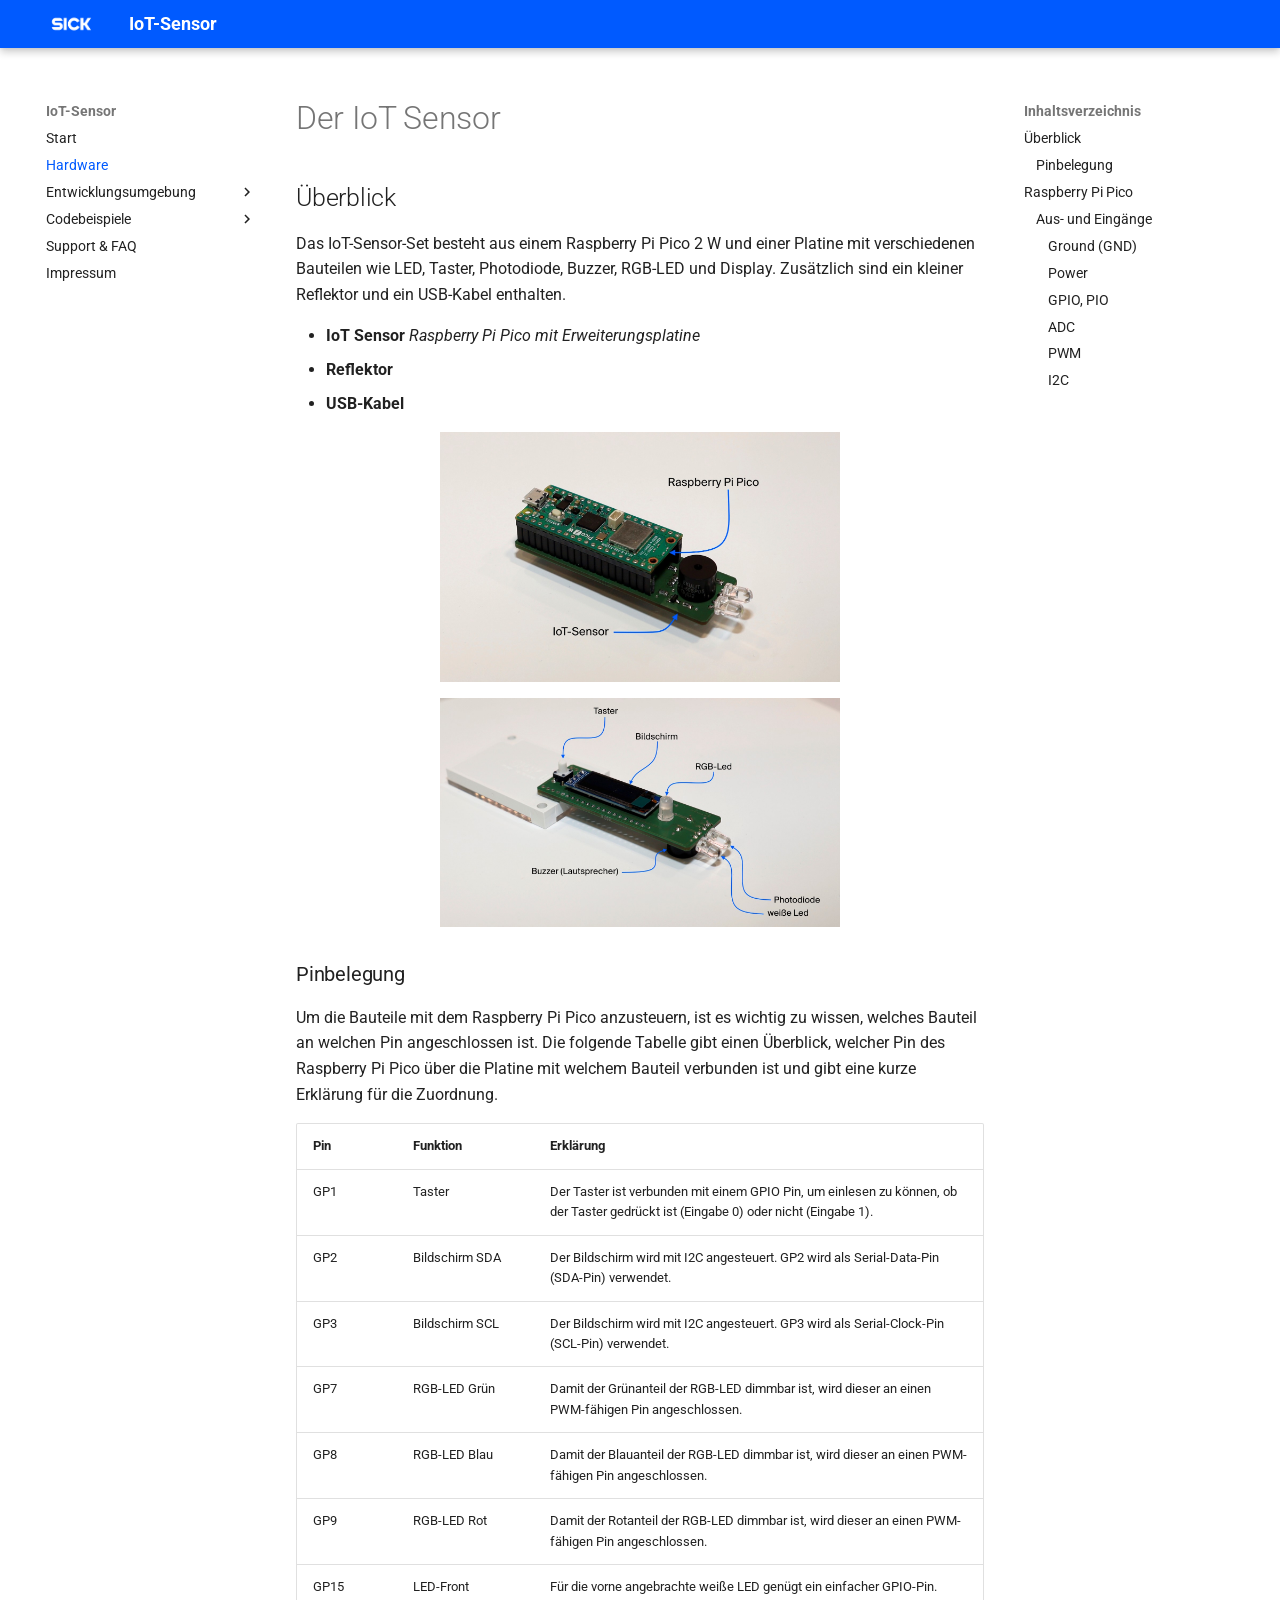
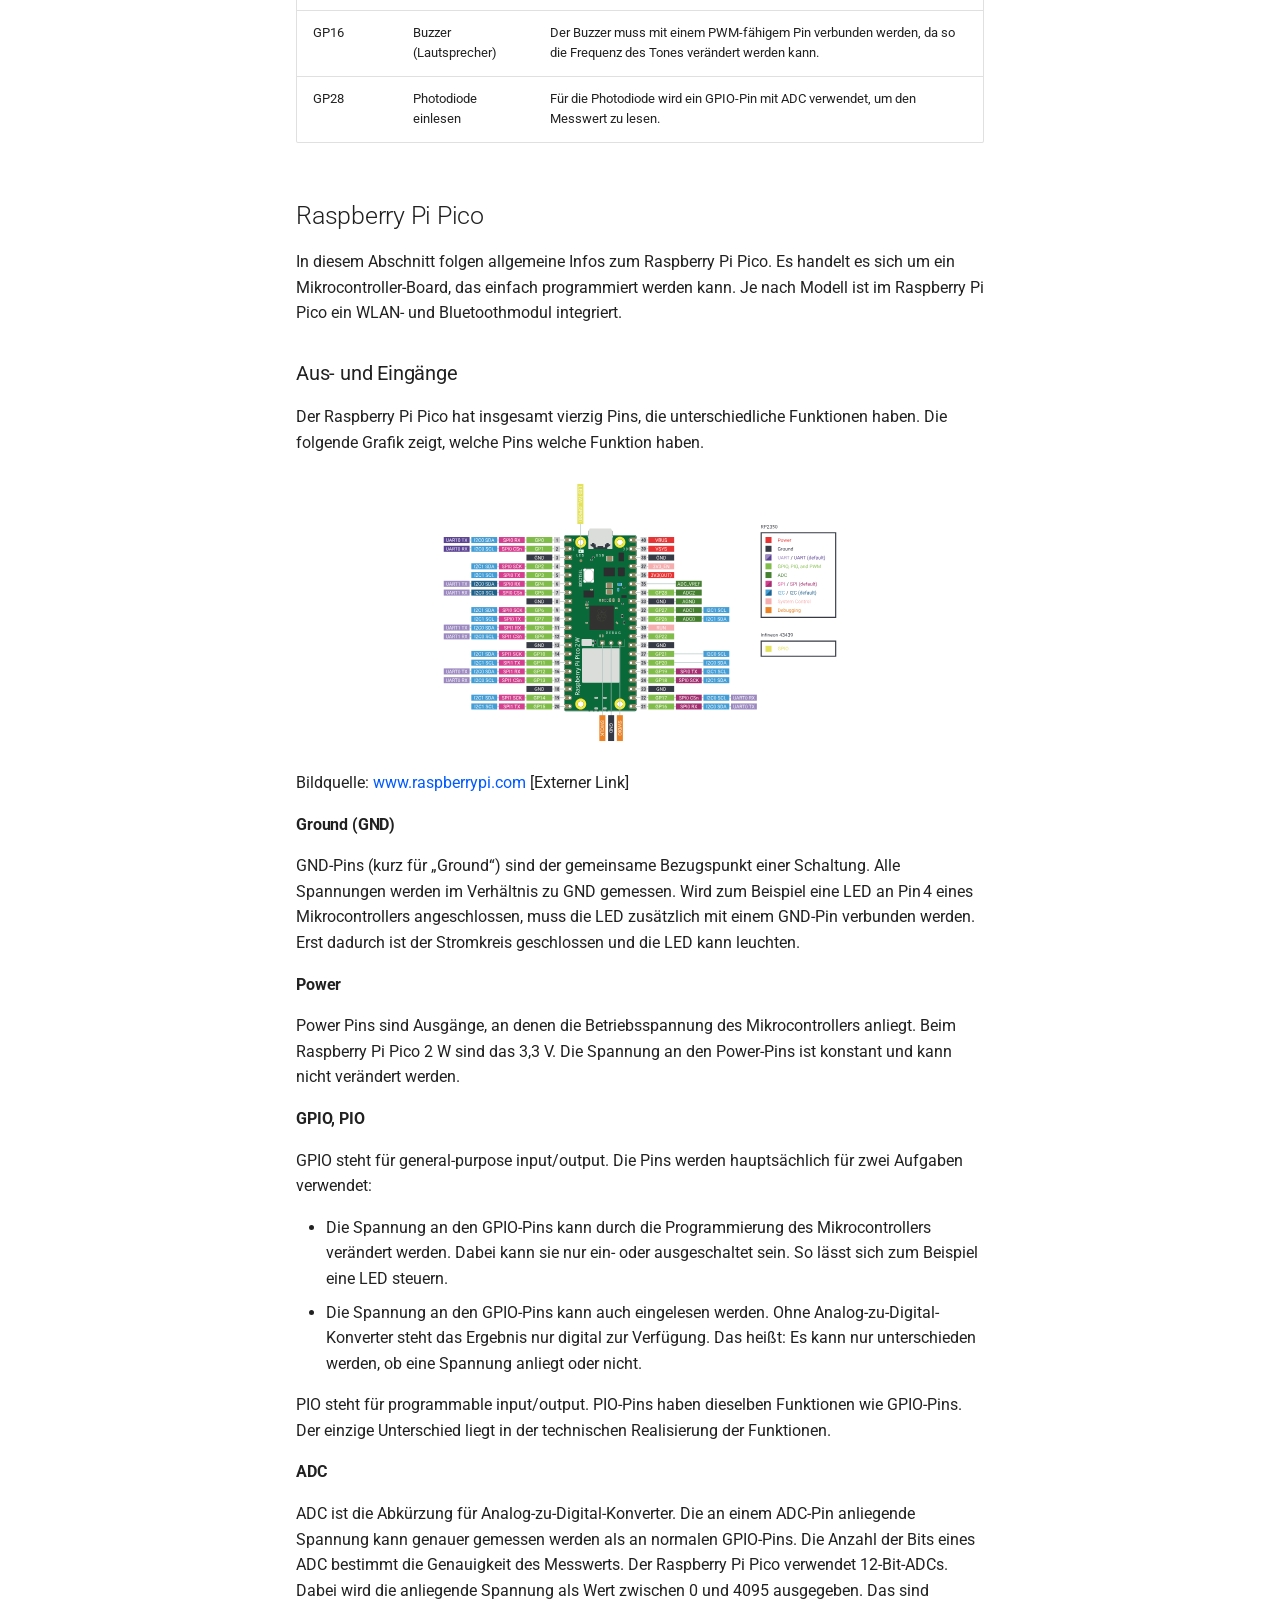
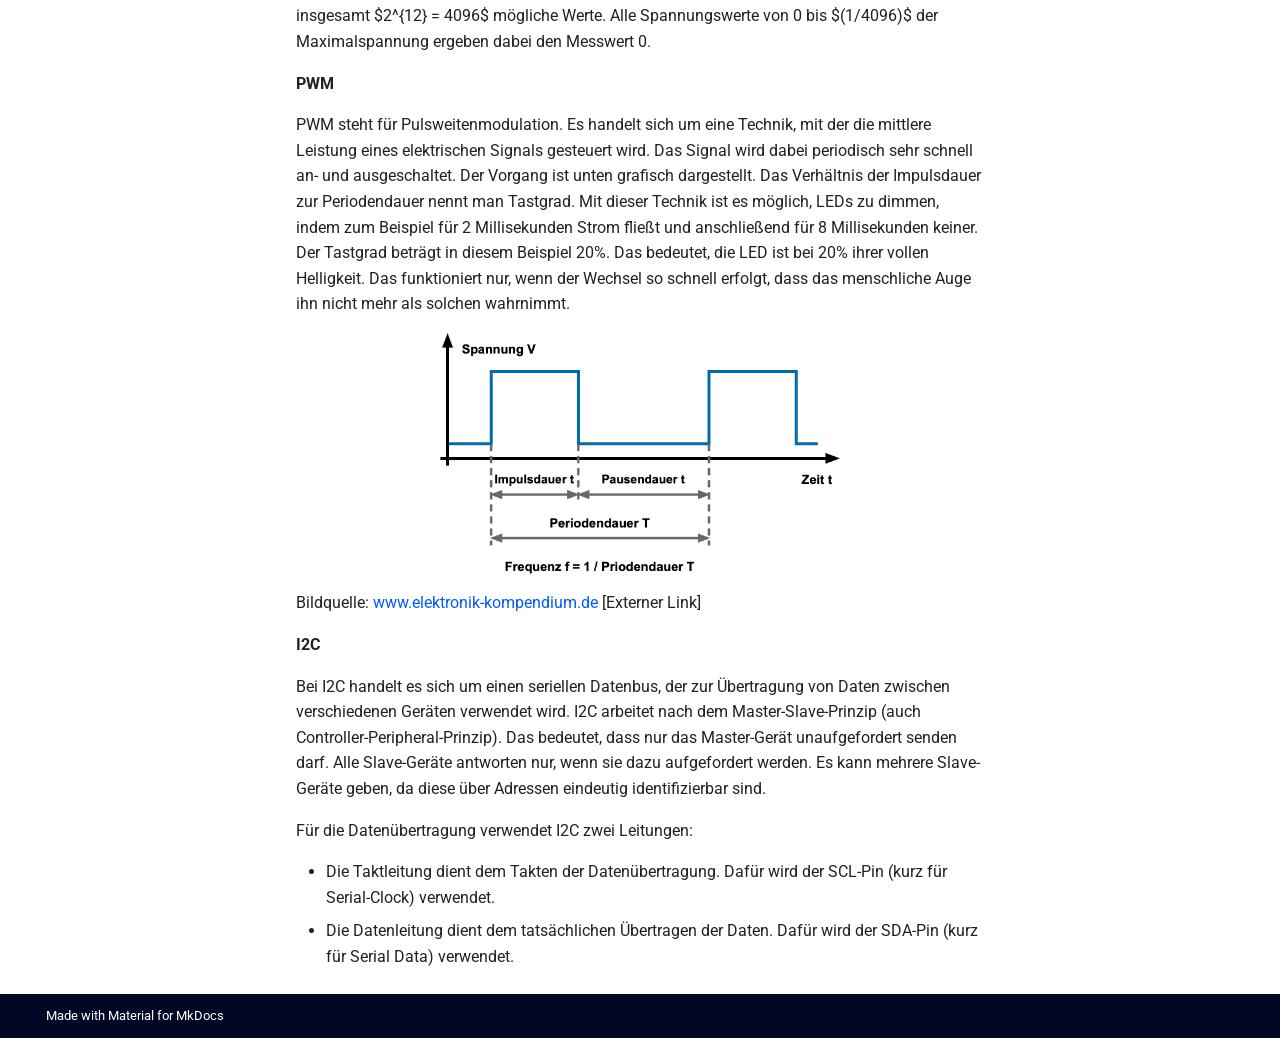
==== commit 6f307dde: "Deployed 04e5a39 with MkDocs version: 1.6.1" ====
--- a/hardware/index.html
+++ b/hardware/index.html
@@ -763,8 +763,8 @@
 <li><strong>Reflektor</strong></li>
 <li><strong>USB-Kabel</strong></li>
 </ul>
-<p><a class="glightbox" data-type="image" data-width="auto" data-height="auto" href="/images/iot-sensor-with-pi-pico-top-bottom.jpg" data-desc-position="bottom"><img alt="Raspberry Pi" class="img-center" src="/images/iot-sensor-with-pi-pico-top-bottom.jpg" width="400"></a></p>
-<p><a class="glightbox" data-type="image" data-width="auto" data-height="auto" href="/images/iot-sensor-top.jpg" data-desc-position="bottom"><img alt="Komponenten" class="img-center" src="/images/iot-sensor-top.jpg" width="400"></a></p>
+<p><a class="glightbox" data-type="image" data-width="auto" data-height="auto" href="../images/iot-sensor-with-pi-pico-top-bottom.jpg" data-desc-position="bottom"><img alt="Raspberry Pi" class="img-center" src="../images/iot-sensor-with-pi-pico-top-bottom.jpg" width="400"></a></p>
+<p><a class="glightbox" data-type="image" data-width="auto" data-height="auto" href="../images/iot-sensor-top.jpg" data-desc-position="bottom"><img alt="Komponenten" class="img-center" src="../images/iot-sensor-top.jpg" width="400"></a></p>
 <h3 id="pinbelegung">Pinbelegung</h3>
 <p>Um die Bauteile mit dem Raspberry Pi Pico anzusteuern, ist es wichtig zu wissen,
 welches Bauteil an welchen Pin angeschlossen ist.
@@ -832,7 +832,7 @@
 <h3 id="aus-und-eingange">Aus- und Eingänge</h3>
 <p>Der Raspberry Pi Pico hat insgesamt vierzig Pins, die unterschiedliche Funktionen haben.
 Die folgende Grafik zeigt, welche Pins welche Funktion haben.</p>
-<p><a class="glightbox" data-type="image" data-width="auto" data-height="auto" href="/images/pico2w-pinout.svg" data-desc-position="bottom"><img alt="Pinout des Raspberry Pi Pico 2 W" class="img-center" src="/images/pico2w-pinout.svg" width="400"></a></p>
+<p><a class="glightbox" data-type="image" data-width="auto" data-height="auto" href="../images/pico2w-pinout.svg" data-desc-position="bottom"><img alt="Pinout des Raspberry Pi Pico 2 W" class="img-center" src="../images/pico2w-pinout.svg" width="400"></a></p>
 <p>Bildquelle: <a href="https://www.raspberrypi.com/documentation/microcontrollers/images/pico2w-pinout.svg">www.raspberrypi.com</a> [Externer Link]</p>
 <h4 id="ground-gnd">Ground (GND)</h4>
 <p>GND‑Pins (kurz für „Ground“) sind der gemeinsame Bezugspunkt einer Schaltung.
@@ -868,7 +868,7 @@
 Mit dieser Technik ist es möglich, LEDs zu dimmen, indem zum Beispiel für 2 Millisekunden Strom fließt und anschließend für 8 Millisekunden keiner.
 Der Tastgrad beträgt in diesem Beispiel 20%. Das bedeutet, die LED ist bei 20% ihrer vollen Helligkeit.
 Das funktioniert nur, wenn der Wechsel so schnell erfolgt, dass das menschliche Auge ihn nicht mehr als solchen wahrnimmt.</p>
-<p><a class="glightbox" data-type="image" data-width="auto" data-height="auto" href="/images/pwm.png" data-desc-position="bottom"><img alt="PWM-Ausgangssignal über Zeit" class="img-center" src="/images/pwm.png" width="400"></a></p>
+<p><a class="glightbox" data-type="image" data-width="auto" data-height="auto" href="../images/pwm.png" data-desc-position="bottom"><img alt="PWM-Ausgangssignal über Zeit" class="img-center" src="../images/pwm.png" width="400"></a></p>
 <p>Bildquelle: <a href="https://www.elektronik-kompendium.de/sites/kom/diagramm/04011113.png">www.elektronik-kompendium.de</a> [Externer Link]</p>
 <h4 id="i2c">I2C</h4>
 <p>Bei I2C handelt es sich um einen seriellen Datenbus, der zur Übertragung von Daten zwischen verschiedenen Geräten verwendet wird.
